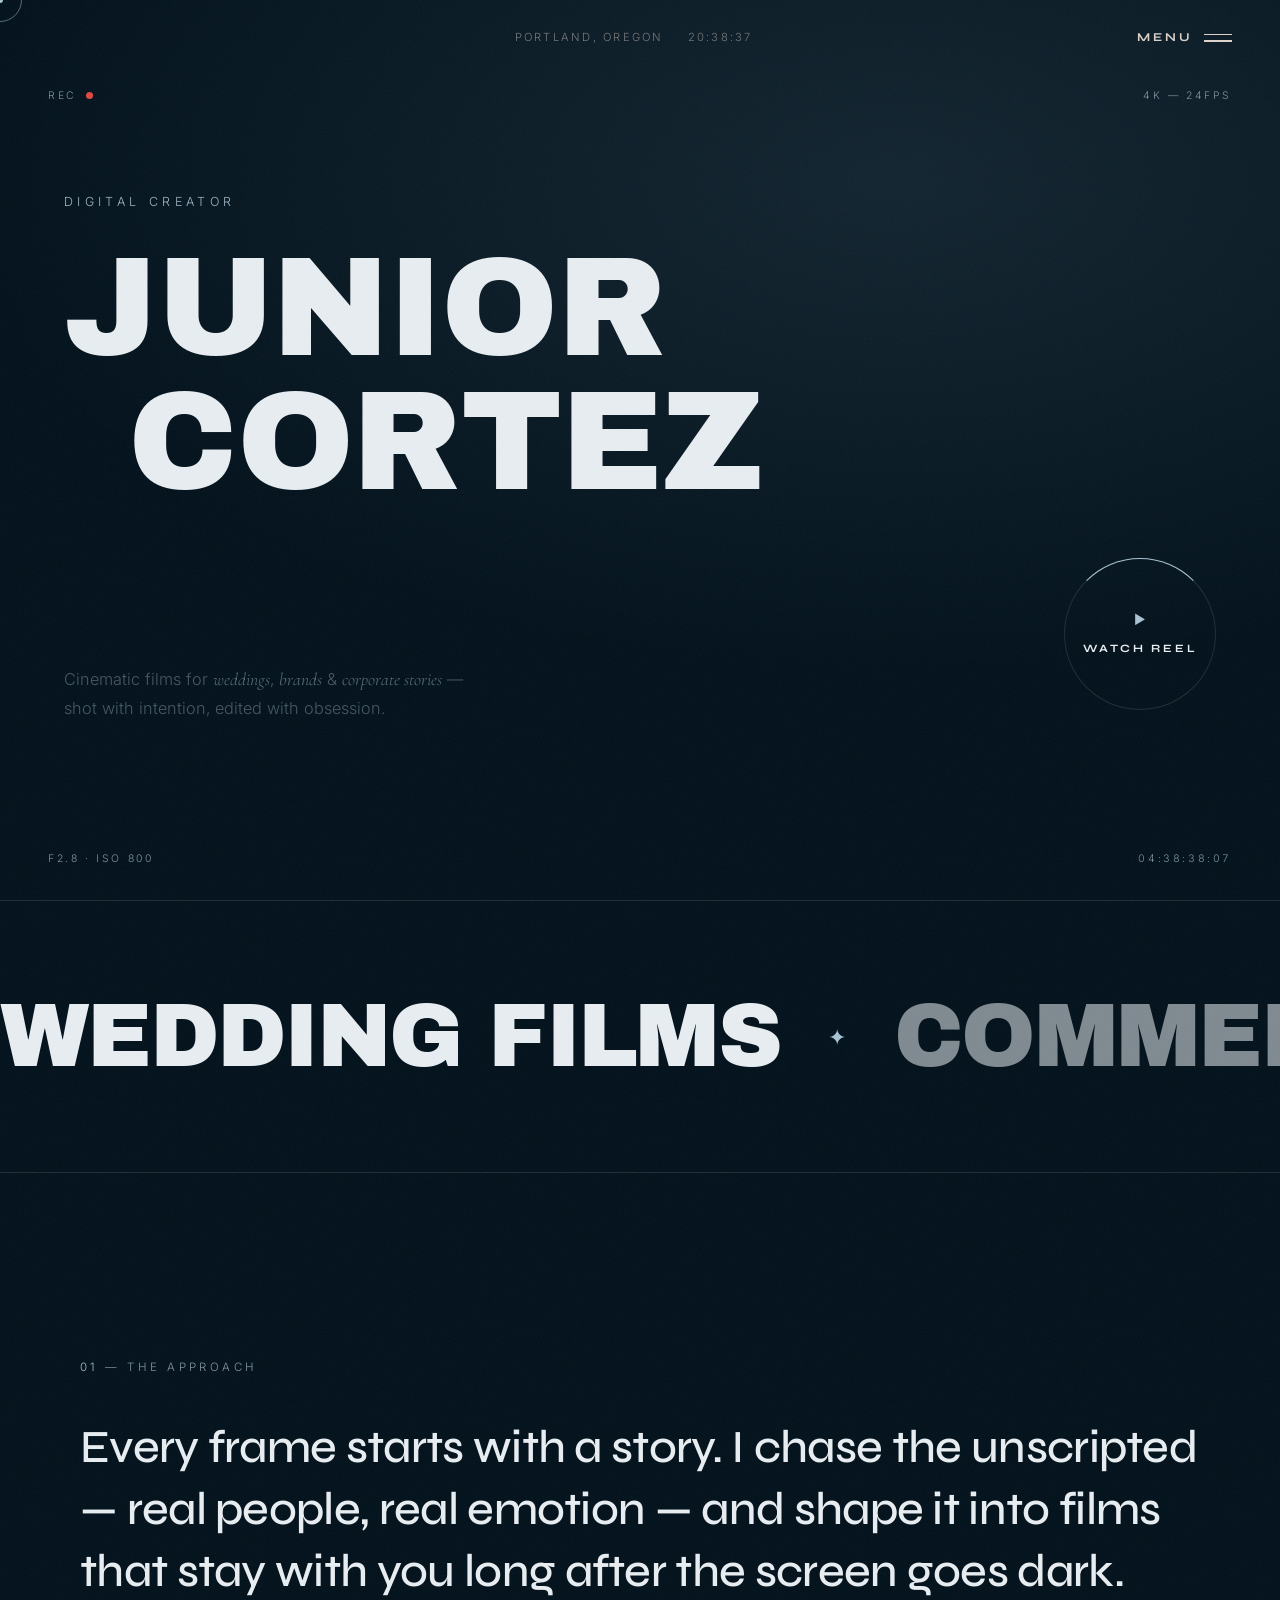
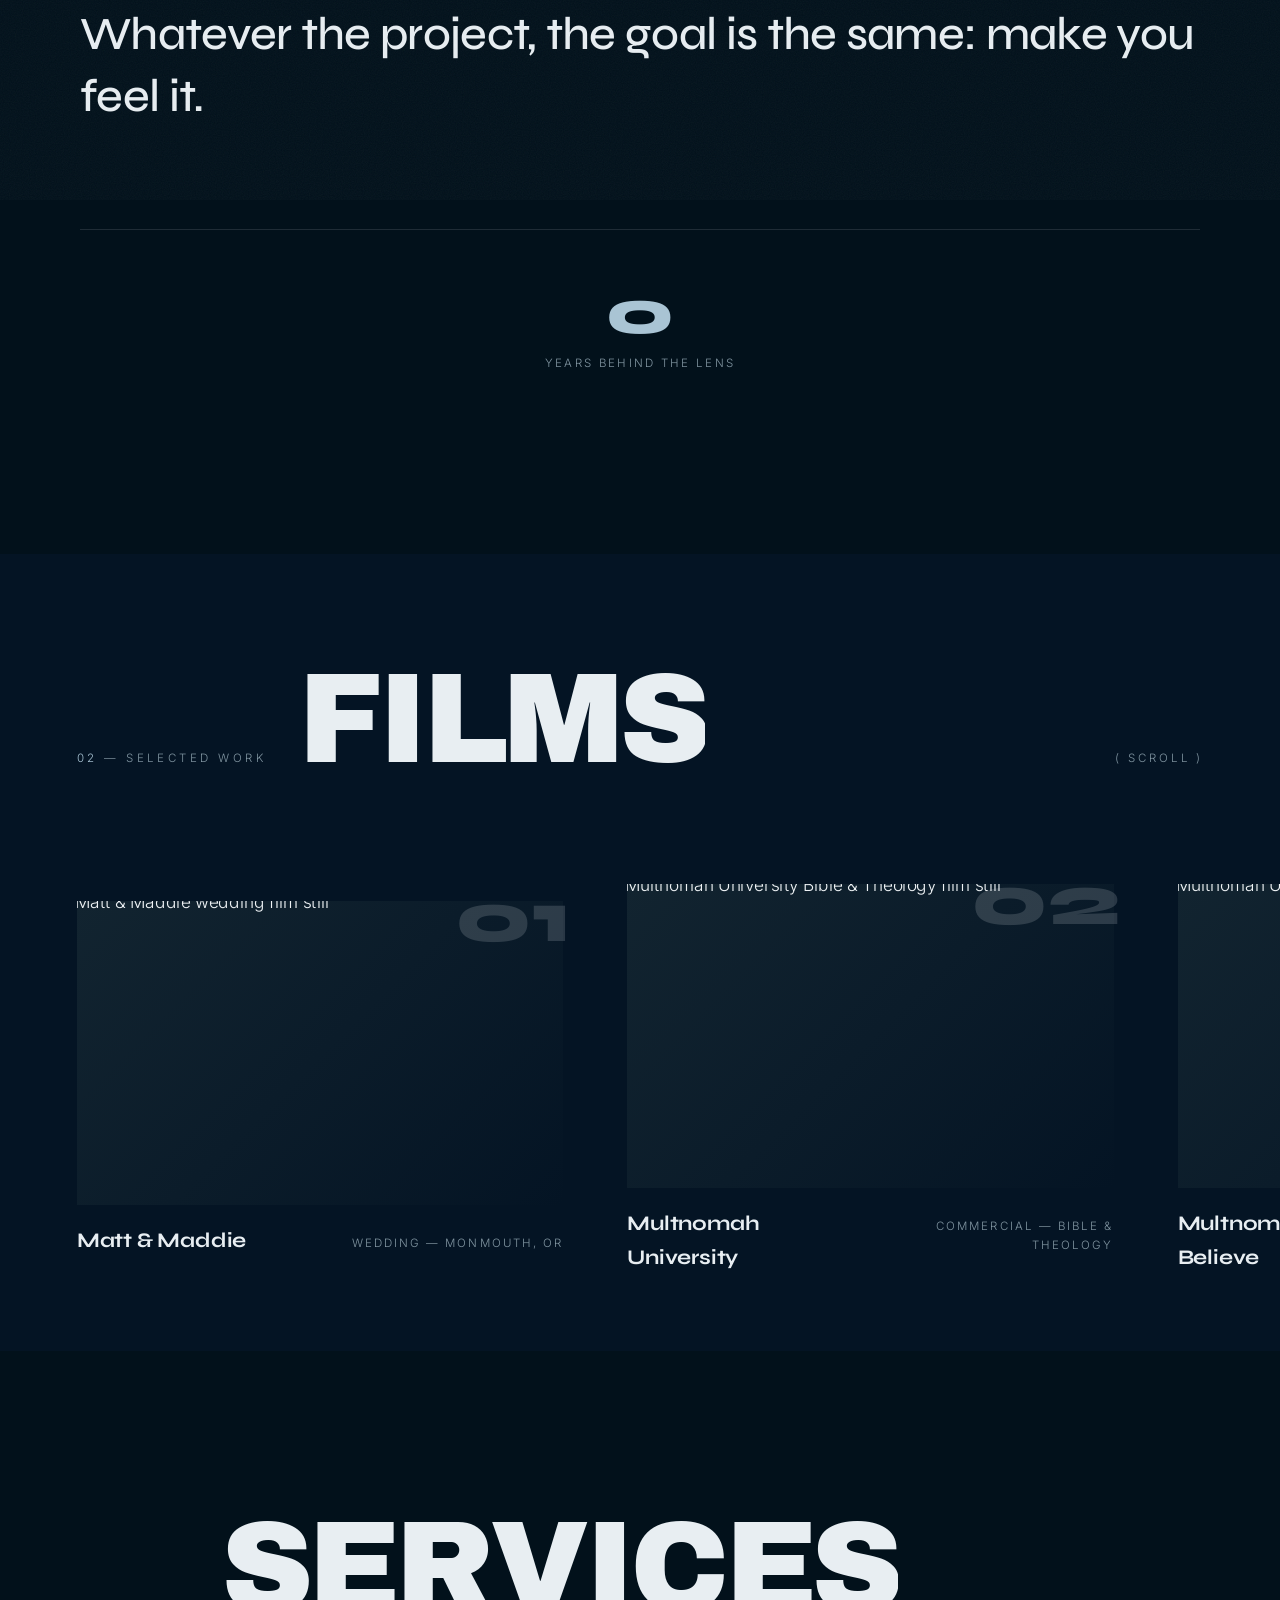
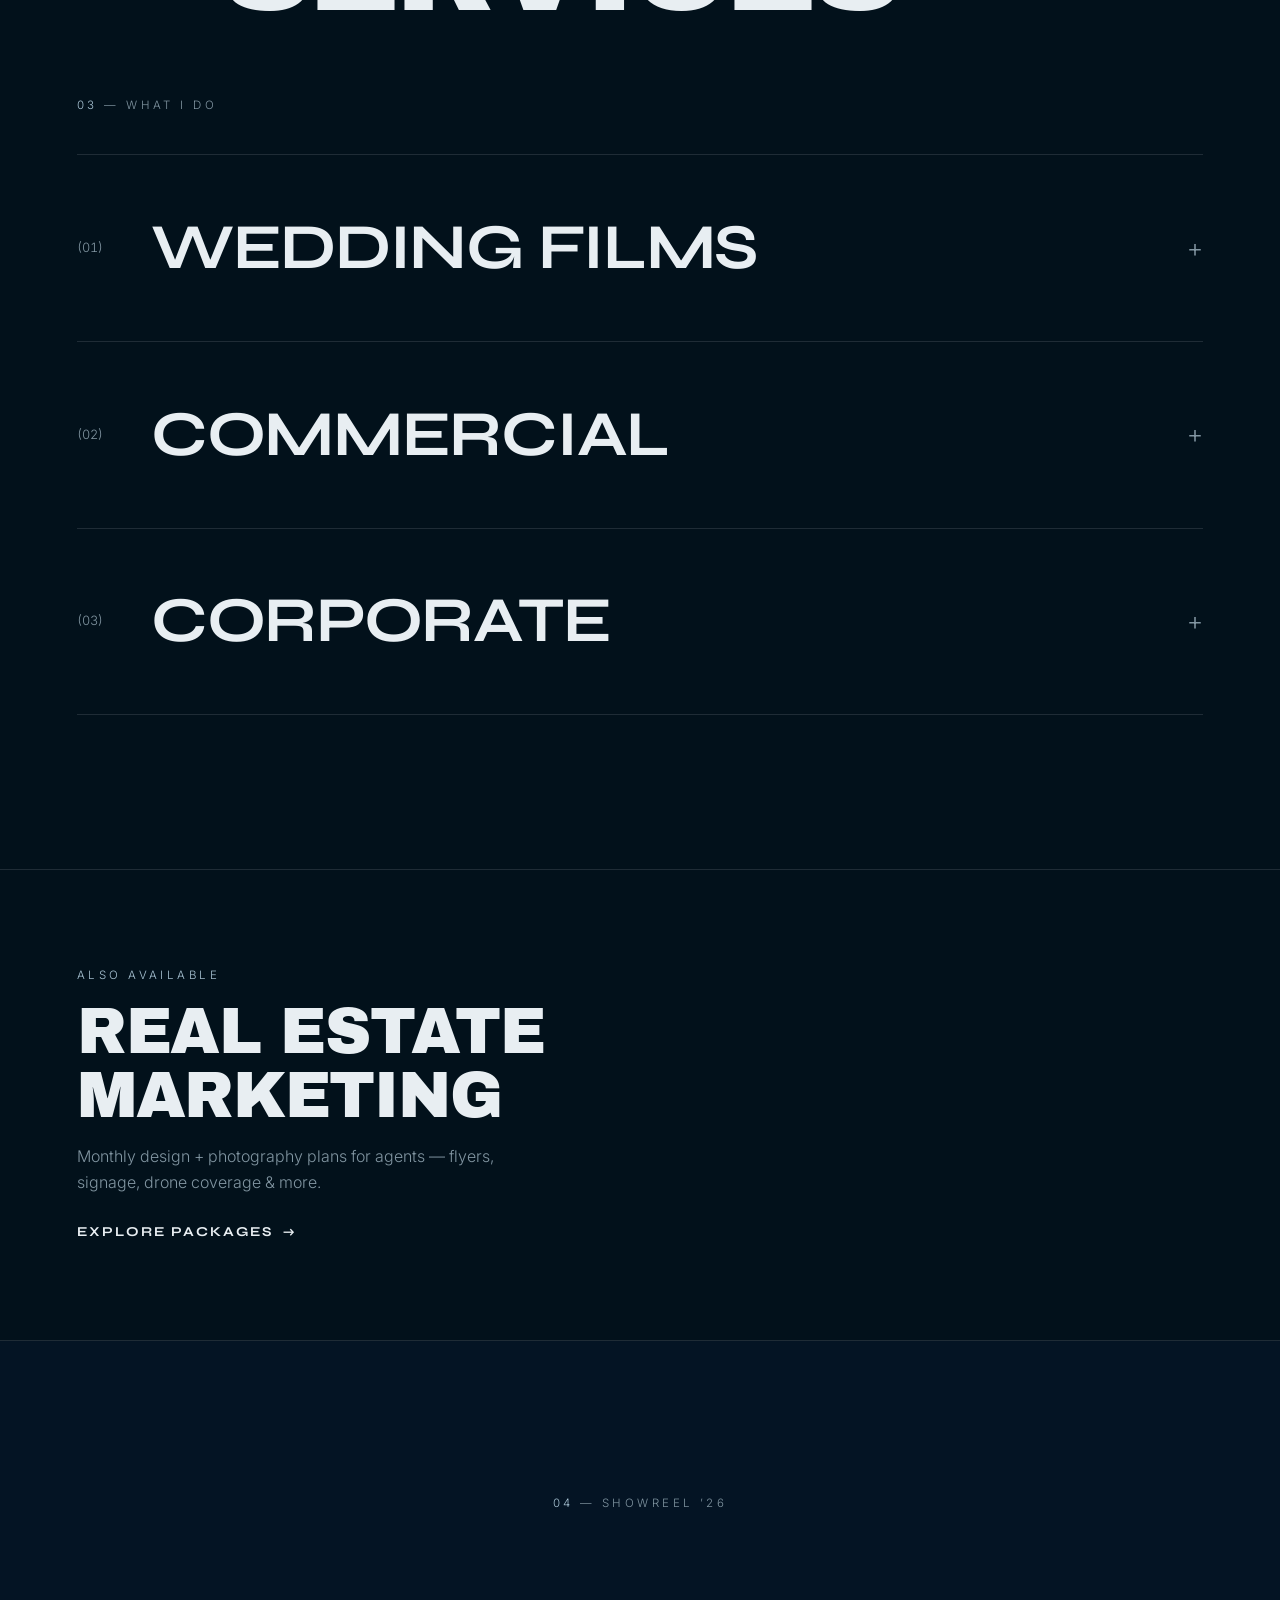
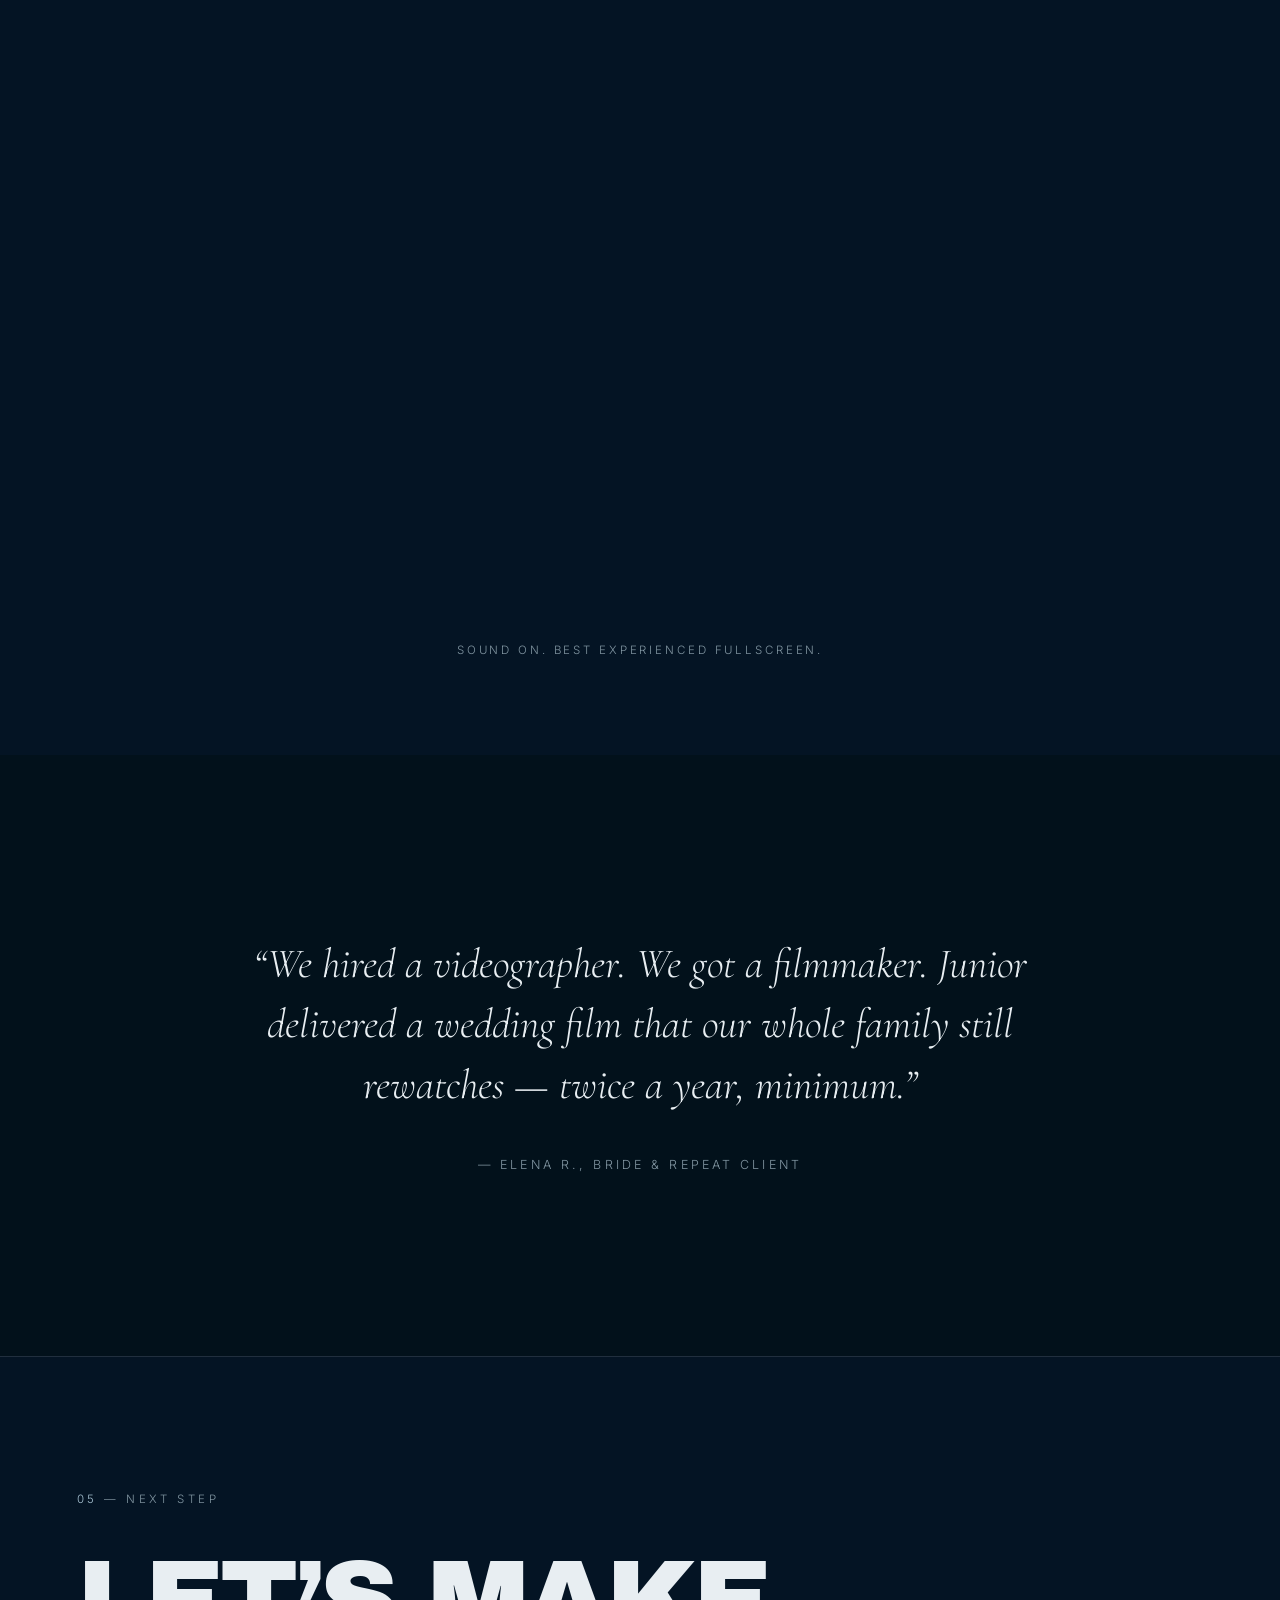
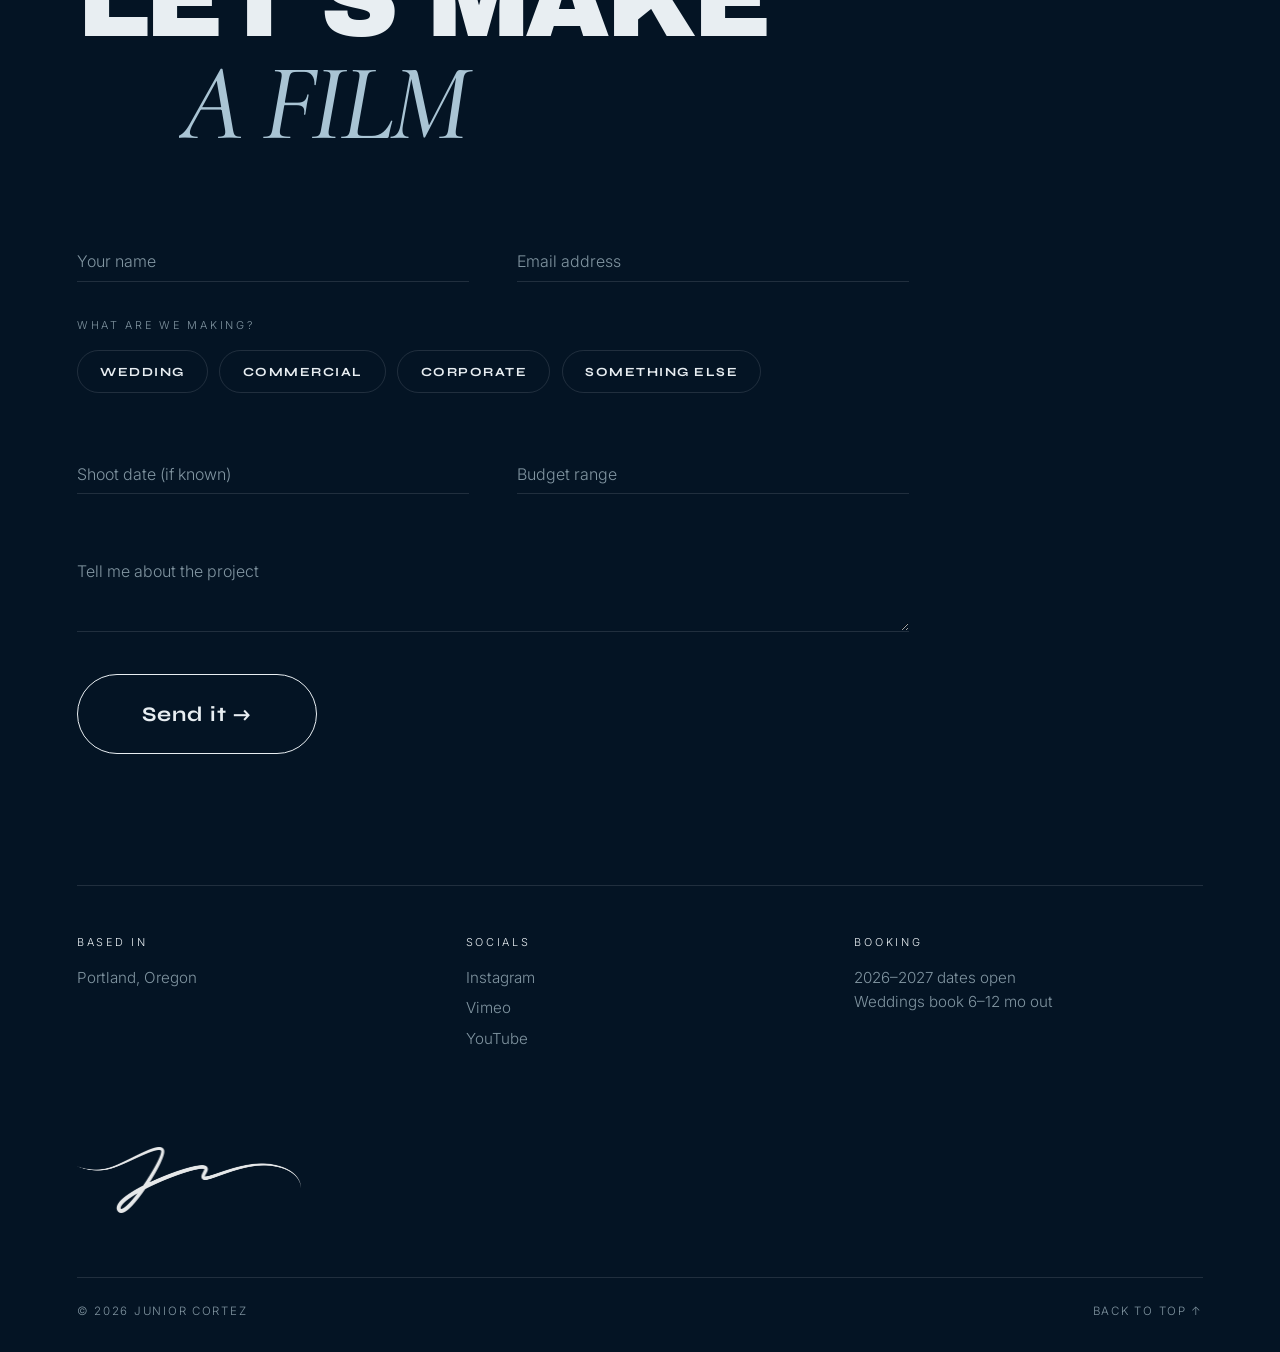
==== index.html @ 5b37e785 "Rename Cinematic Films section to Video Walkthroughs Updates the video hero title and matching menu " ====
<!DOCTYPE html>
<html lang="en">
<head>
  <meta charset="UTF-8" />
  <meta name="viewport" content="width=device-width, initial-scale=1.0" />
  <title>Junior Cortez — Cinematic Videographer | Wedding · Commercial · Corporate</title>
  <meta name="description" content="Junior Cortez is a cinematic videographer crafting films for weddings, commercial brands and corporate stories. Every frame, intentional." />
  <meta property="og:title" content="Junior Cortez — Cinematic Videographer" />
  <meta property="og:description" content="Wedding · Commercial · Corporate film production. Every frame, intentional." />
  <meta property="og:type" content="website" />

  <link rel="preconnect" href="https://fonts.googleapis.com" />
  <link rel="preconnect" href="https://fonts.gstatic.com" crossorigin />
  <link href="https://fonts.googleapis.com/css2?family=Archivo+Black&family=Syne:wght@400..800&family=Inter:wght@300;400;500&family=Cormorant+Garamond:ital,wght@1,400;1,500&display=swap" rel="stylesheet" />

  <link rel="stylesheet" href="css/style.css?v=18" />
</head>
<body data-theme="dark">

  <!-- ============ PRELOADER ============ -->
  <div class="preloader" id="preloader">
    <div class="preloader__inner">
      <div class="preloader__logo">
        <img src="assets/logo.png" alt="Junior Cortez signature" class="preloader__sig" id="preloaderSig" />
      </div>
      <div class="preloader__count"><span id="preloaderCount">0</span></div>
      <div class="preloader__tagline">every frame, intentional</div>
    </div>
    <div class="preloader__curtain preloader__curtain--1"></div>
    <div class="preloader__curtain preloader__curtain--2"></div>
  </div>

  <!-- ============ CUSTOM CURSOR ============ -->
  <div class="cursor" id="cursor">
    <div class="cursor__dot"></div>
    <div class="cursor__ring">
      <span class="cursor__label"></span>
    </div>
  </div>

  <!-- ============ GRAIN OVERLAY ============ -->
  <div class="grain" aria-hidden="true"></div>

  <!-- ============ NAVIGATION ============ -->
  <header class="nav" id="nav">
    <a href="#hero" class="nav__logo" aria-label="Junior Cortez — home">
      <img src="assets/logo.png" alt="Junior Cortez signature" class="nav__logo-img" />
    </a>
    <div class="nav__center">
      <span class="nav__location">Portland, Oregon</span>
      <span class="nav__time" id="navTime">00:00:00</span>
    </div>
    <button class="nav__toggle" id="menuToggle" data-magnetic aria-label="Open menu" aria-expanded="false">
      <span class="nav__toggle-label">Menu</span>
      <span class="nav__toggle-lines"><i></i><i></i></span>
    </button>
  </header>

  <!-- ============ FULLSCREEN MENU ============ -->
  <nav class="menu" id="menu" aria-hidden="true">
    <div class="menu__bg"></div>
    <div class="menu__inner">
      <ul class="menu__list">
        <li class="menu__item"><a href="#work" class="menu__link" data-menu-link><span class="menu__index">01</span><span class="menu__word" data-scramble>Work</span></a></li>
        <li class="menu__item"><a href="#services" class="menu__link" data-menu-link><span class="menu__index">02</span><span class="menu__word" data-scramble>Services</span></a></li>
        <li class="menu__item"><a href="real-estate.html" class="menu__link" data-menu-link><span class="menu__index">03</span><span class="menu__word" data-scramble>Real Estate</span></a></li>
        <li class="menu__item"><a href="#about" class="menu__link" data-menu-link><span class="menu__index">04</span><span class="menu__word" data-scramble>About</span></a></li>
        <li class="menu__item"><a href="#showreel" class="menu__link" data-menu-link><span class="menu__index">05</span><span class="menu__word" data-scramble>Showreel</span></a></li>
        <li class="menu__item"><a href="#contact" class="menu__link" data-menu-link><span class="menu__index">06</span><span class="menu__word" data-scramble>Contact</span></a></li>
      </ul>
      <div class="menu__footer">
        <div class="menu__col">
          <span class="menu__col-title">Socials</span>
          <a href="https://instagram.com" target="_blank" rel="noopener" class="menu__social" data-hover-line>Instagram</a>
          <a href="https://vimeo.com" target="_blank" rel="noopener" class="menu__social" data-hover-line>Vimeo</a>
          <a href="https://youtube.com" target="_blank" rel="noopener" class="menu__social" data-hover-line>YouTube</a>
        </div>
        <div class="menu__col">
          <span class="menu__col-title">Get in touch</span>
          <a href="mailto:jxtezmedia@gmail.com" class="menu__social" data-hover-line>jxtezmedia@gmail.com</a>
        </div>
      </div>
    </div>
  </nav>

  <main id="smooth-content">

    <!-- ============ HERO ============ -->
    <section class="hero" id="hero">
      <canvas class="hero__canvas" id="heroCanvas" aria-hidden="true"></canvas>
      <div class="hero__frame" aria-hidden="true">
        <span class="hero__frame-item hero__frame-item--tl">REC <i class="hero__rec-dot"></i></span>
        <span class="hero__frame-item hero__frame-item--tr">4K — 24FPS</span>
        <span class="hero__frame-item hero__frame-item--bl">F2.8 · ISO 800</span>
        <span class="hero__frame-item hero__frame-item--br" id="heroTimecode">00:00:00:00</span>
      </div>
      <div class="hero__content">
        <p class="hero__eyebrow" data-reveal-lines>Digital Creator</p>
        <h1 class="hero__title">
          <span class="hero__title-line" data-split-chars>JUNIOR</span>
          <span class="hero__title-line hero__title-line--offset" data-split-chars>CORTEZ</span>
        </h1>
        <div class="hero__sub">
          <p class="hero__sub-text" data-reveal-lines>Cinematic films for <em>weddings</em>, <em>brands</em> &amp; <em>corporate stories</em> — shot with intention, edited with obsession.</p>
          <a href="#showreel" class="hero__cta" data-magnetic data-cursor="play">
            <span class="hero__cta-ring"></span>
            <span class="hero__cta-icon">▶</span>
            <span class="hero__cta-text">Watch reel</span>
          </a>
        </div>
      </div>
      <div class="hero__scroll-hint" aria-hidden="true">
        <span>Scroll</span>
        <span class="hero__scroll-line"></span>
      </div>
    </section>

    <!-- ============ MARQUEE ============ -->
    <div class="marquee" aria-hidden="true">
      <div class="marquee__track" data-marquee>
        <span class="marquee__item">Wedding Films</span><span class="marquee__dot">✦</span>
        <span class="marquee__item marquee__item--outline">Commercial</span><span class="marquee__dot">✦</span>
        <span class="marquee__item">Corporate</span><span class="marquee__dot">✦</span>
        <span class="marquee__item marquee__item--outline">Wedding Films</span><span class="marquee__dot">✦</span>
        <span class="marquee__item">Commercial</span><span class="marquee__dot">✦</span>
        <span class="marquee__item marquee__item--outline">Corporate</span><span class="marquee__dot">✦</span>
      </div>
    </div>

    <!-- ============ MANIFESTO / ABOUT INTRO ============ -->
    <section class="manifesto" id="about">
      <div class="manifesto__inner">
        <span class="section-label"><i>01</i> — The approach</span>
        <p class="manifesto__text" data-words-reveal>
          Every frame starts with a story. I chase the unscripted — real people, real
          emotion — and shape it into films that stay with you long after the screen
          goes dark. Whatever the project, the goal is the same: make you feel it.
        </p>
        <div class="manifesto__stats">
          <div class="stat" data-stat>
            <span class="stat__num"><span data-counter="16">0</span></span>
            <span class="stat__label">Years behind the lens</span>
          </div>
        </div>
      </div>
    </section>

    <!-- ============ SELECTED WORK (horizontal scroll) ============ -->
    <section class="work" id="work">
      <div class="work__header">
        <span class="section-label"><i>02</i> — Selected work</span>
        <h2 class="work__title" data-split-chars>FILMS</h2>
        <span class="work__hint">( scroll )</span>
      </div>
      <div class="work__pin" id="workPin">
        <div class="work__track" id="workTrack">

          <article class="project" data-cursor="view" data-video="3O8YQDyp1qA" data-title="Matt &amp; Maddie — Wedding — Monmouth, Oregon">
            <div class="project__media">
              <div class="project__img-wrap">
                <img class="project__img" src="https://i.ytimg.com/vi/3O8YQDyp1qA/maxresdefault.jpg" onerror="this.onerror=null;this.src='https://i.ytimg.com/vi/3O8YQDyp1qA/hqdefault.jpg'" alt="Matt & Maddie wedding film still" loading="lazy" />
              </div>
              <span class="project__num">01</span>
            </div>
            <div class="project__meta">
              <h3 class="project__name">Matt &amp; Maddie</h3>
              <p class="project__tags">Wedding — Monmouth, OR</p>
            </div>
          </article>

          <article class="project" data-cursor="view" data-video="cmSzwAVy3EY" data-title="Multnomah University — Commercial — Bible &amp; Theology">
            <div class="project__media">
              <div class="project__img-wrap">
                <img class="project__img" src="https://i.ytimg.com/vi/cmSzwAVy3EY/maxresdefault.jpg" onerror="this.onerror=null;this.src='https://i.ytimg.com/vi/cmSzwAVy3EY/hqdefault.jpg'" alt="Multnomah University Bible & Theology film still" loading="lazy" />
              </div>
              <span class="project__num">02</span>
            </div>
            <div class="project__meta">
              <h3 class="project__name">Multnomah University</h3>
              <p class="project__tags">Commercial — Bible &amp; Theology</p>
            </div>
          </article>

          <article class="project" data-cursor="view" data-video="GmHX4Z01I40" data-title="Multnomah University: We Believe — Commercial — Portland, Oregon">
            <div class="project__media">
              <div class="project__img-wrap">
                <img class="project__img" src="https://i.ytimg.com/vi/GmHX4Z01I40/maxresdefault.jpg" onerror="this.onerror=null;this.src='https://i.ytimg.com/vi/GmHX4Z01I40/hqdefault.jpg'" alt="Multnomah University We Believe film still" loading="lazy" />
              </div>
              <span class="project__num">03</span>
            </div>
            <div class="project__meta">
              <h3 class="project__name">Multnomah: We Believe</h3>
              <p class="project__tags">Commercial — Portland, OR</p>
            </div>
          </article>

          <article class="project" data-cursor="view" data-video="npbKf8s-4A8" data-title="Reed &amp; Jaime — Wedding — Horning's Hideout, Oregon">
            <div class="project__media">
              <div class="project__img-wrap">
                <img class="project__img" src="https://i.ytimg.com/vi/npbKf8s-4A8/maxresdefault.jpg" onerror="this.onerror=null;this.src='https://i.ytimg.com/vi/npbKf8s-4A8/hqdefault.jpg'" alt="Reed & Jaime wedding film still" loading="lazy" />
              </div>
              <span class="project__num">04</span>
            </div>
            <div class="project__meta">
              <h3 class="project__name">Reed &amp; Jaime</h3>
              <p class="project__tags">Wedding — Horning's Hideout, OR</p>
            </div>
          </article>

          <article class="project" data-cursor="view" data-video="W83WOhFD_1c" data-title="Multnomah University — Corporate — God of Everything">
            <div class="project__media">
              <div class="project__img-wrap">
                <img class="project__img" src="https://i.ytimg.com/vi/W83WOhFD_1c/maxresdefault.jpg" onerror="this.onerror=null;this.src='https://i.ytimg.com/vi/W83WOhFD_1c/hqdefault.jpg'" alt="Multnomah University God of Everything film still" loading="lazy" />
              </div>
              <span class="project__num">05</span>
            </div>
            <div class="project__meta">
              <h3 class="project__name">Multnomah University</h3>
              <p class="project__tags">Corporate — God of Everything</p>
            </div>
          </article>

          <article class="project project--cta">
            <a href="#contact" class="project__all">
              <span class="project__all-text">Book<br/>Now</span>
              <span class="project__all-arrow">→</span>
            </a>
          </article>

        </div>
      </div>
    </section>

    <!-- ============ SERVICES ============ -->
    <section class="services" id="services">
      <div class="services__header">
        <span class="section-label"><i>03</i> — What I do</span>
        <h2 class="services__title" data-split-chars>SERVICES</h2>
      </div>

      <div class="services__list">
        <div class="service" data-service>
          <div class="service__row">
            <span class="service__num">(01)</span>
            <h3 class="service__name">Wedding Films</h3>
            <span class="service__plus">+</span>
          </div>
          <div class="service__body">
            <p>Documentary-style wedding films that feel like the day — not a highlight reel of someone else's. Full ceremonies, drone coverage, same-day edits, and feature films cut to your story.</p>
            <ul class="service__details">
              <li>Feature film (2–5 min)</li>
              <li>Teaser &amp; social cuts</li>
              <li>Drone + multi-cam</li>
            </ul>
          </div>
        </div>

        <div class="service" data-service>
          <div class="service__row">
            <span class="service__num">(02)</span>
            <h3 class="service__name">Commercial</h3>
            <span class="service__plus">+</span>
          </div>
          <div class="service__body">
            <p>Concept-to-delivery brand films and product spots. I direct, shoot, and edit work designed to stop the scroll and move the metric that matters to you.</p>
            <ul class="service__details">
              <li>Brand films &amp; spots</li>
              <li>Product / lifestyle</li>
              <li>Social-first vertical</li>
            </ul>
          </div>
        </div>

        <div class="service" data-service>
          <div class="service__row">
            <span class="service__num">(03)</span>
            <h3 class="service__name">Corporate</h3>
            <span class="service__plus">+</span>
          </div>
          <div class="service__body">
            <p>Culture pieces, executive interviews, event recaps, and internal comms that people actually watch. Clean, fast turnarounds for teams that move quickly.</p>
            <ul class="service__details">
              <li>Brand &amp; culture stories</li>
              <li>Conferences &amp; events</li>
              <li>Interview / testimonial</li>
            </ul>
          </div>
        </div>
      </div>

    </section>

    <!-- ============ REAL ESTATE PROMO ============ -->
    <a href="real-estate.html" class="re-promo" data-cursor="view">
      <div class="re-promo__inner">
        <span class="re-promo__eyebrow">Also available</span>
        <h2 class="re-promo__title">Real Estate Marketing</h2>
        <p class="re-promo__sub">Monthly design + photography plans for agents — flyers, signage, drone coverage &amp; more.</p>
        <span class="re-promo__cta">Explore packages <span class="re-promo__arrow">→</span></span>
      </div>
    </a>

    <!-- ============ SHOWREEL ============ -->
    <section class="showreel" id="showreel">
      <div class="showreel__header">
        <span class="section-label section-label--center"><i>04</i> — Showreel ’26</span>
      </div>
      <div class="showreel__stage" id="showreelStage">
        <iframe
          class="showreel__video"
          src="https://www.youtube-nocookie.com/embed/iVe9qVGauVo?rel=0&modestbranding=1"
          title="2026 Junior Cortez Reel"
          allow="autoplay; fullscreen; encrypted-media"
          allowfullscreen
        ></iframe>
      </div>
      <p class="showreel__caption">Sound on. Best experienced fullscreen.</p>
    </section>

    <!-- ============ TESTIMONIAL ============ -->
    <section class="quote">
      <div class="quote__inner">
        <p class="quote__text" data-words-reveal>
          “We hired a videographer. We got a filmmaker. Junior delivered a wedding film that
          our whole family still rewatches — twice a year, minimum.”
        </p>
        <span class="quote__author">— Elena R., bride &amp; repeat client</span>
      </div>
    </section>

    <!-- ============ CONTACT / FOOTER ============ -->
    <footer class="contact" id="contact">
      <div class="contact__inner">
        <span class="section-label"><i>05</i> — Next step</span>
        <h2 class="contact__title">
          <span class="contact__title-line" data-split-chars>LET’S MAKE</span>
          <span class="contact__title-line contact__title-line--accent" data-split-chars>A FILM</span>
        </h2>
        <form class="form" id="contactForm" novalidate>
          <div class="form__row">
            <div class="form__field">
              <input type="text" id="fName" name="name" class="form__input" placeholder=" " autocomplete="name" required />
              <label for="fName" class="form__label">Your name</label>
              <span class="form__line"></span>
            </div>
            <div class="form__field">
              <input type="email" id="fEmail" name="email" class="form__input" placeholder=" " autocomplete="email" required />
              <label for="fEmail" class="form__label">Email address</label>
              <span class="form__line"></span>
            </div>
          </div>

          <fieldset class="form__pills" id="formService">
            <legend class="form__legend">What are we making?</legend>
            <label class="pill"><input type="radio" name="service" value="Wedding" /><span>Wedding</span></label>
            <label class="pill"><input type="radio" name="service" value="Commercial" /><span>Commercial</span></label>
            <label class="pill"><input type="radio" name="service" value="Corporate" /><span>Corporate</span></label>
            <label class="pill"><input type="radio" name="service" value="Something else" /><span>Something else</span></label>
          </fieldset>

          <div class="form__row">
            <div class="form__field">
              <input type="text" id="fDate" name="date" class="form__input" placeholder=" " />
              <label for="fDate" class="form__label">Shoot date (if known)</label>
              <span class="form__line"></span>
            </div>
            <div class="form__field">
              <input type="text" id="fBudget" name="budget" class="form__input" placeholder=" " />
              <label for="fBudget" class="form__label">Budget range</label>
              <span class="form__line"></span>
            </div>
          </div>

          <div class="form__field form__field--full">
            <textarea id="fMessage" name="message" class="form__input form__input--area" placeholder=" " rows="3" required></textarea>
            <label for="fMessage" class="form__label">Tell me about the project</label>
            <span class="form__line"></span>
          </div>

          <div class="form__footer">
            <button type="submit" class="contact__btn form__submit" data-magnetic>
              <span class="contact__btn-fill"></span>
              <span class="contact__btn-text">Send it →</span>
            </button>
          </div>

          <p class="form__status" id="formStatus" role="status" aria-live="polite"></p>
        </form>

        <div class="form-success" id="formSuccess" aria-hidden="true">
          <span class="form-success__mark">✦</span>
          <h3 class="form-success__title">Talk soon.</h3>
          <p class="form-success__text">Your message is on its way — Junior replies within 48 hours.</p>
        </div>
        <div class="contact__grid">
          <div class="contact__col">
            <span class="contact__col-title">Based in</span>
            <p>Portland, Oregon</p>
          </div>
          <div class="contact__col">
            <span class="contact__col-title">Socials</span>
            <a href="https://instagram.com" target="_blank" rel="noopener" data-hover-line>Instagram</a>
            <a href="https://vimeo.com" target="_blank" rel="noopener" data-hover-line>Vimeo</a>
            <a href="https://youtube.com" target="_blank" rel="noopener" data-hover-line>YouTube</a>
          </div>
          <div class="contact__col">
            <span class="contact__col-title">Booking</span>
            <p>2026–2027 dates open<br/>Weddings book 6–12 mo out</p>
          </div>
        </div>
        <img src="assets/logo.png" alt="" class="contact__sig" id="contactSig" aria-hidden="true" />
        <div class="contact__bottom">
          <span>© 2026 Junior Cortez</span>
          <button id="backToTop" class="contact__top" data-magnetic>Back to top ↑</button>
        </div>
      </div>
    </footer>

  </main>

  <!-- ============ FILM LIGHTBOX ============ -->
  <div class="lightbox" id="lightbox" aria-hidden="true" role="dialog" aria-label="Film player">
    <div class="lightbox__backdrop" id="lightboxBackdrop"></div>
    <div class="lightbox__inner">
      <div class="lightbox__head">
        <span class="lightbox__title" id="lightboxTitle"></span>
        <button class="lightbox__close" id="lightboxClose" aria-label="Close player">Close ✕</button>
      </div>
      <div class="lightbox__frame" id="lightboxFrame"></div>
    </div>
  </div>

  <!-- ============ LIBS (CDN) ============ -->
  <script src="https://cdnjs.cloudflare.com/ajax/libs/gsap/3.12.5/gsap.min.js"></script>
  <script src="https://cdnjs.cloudflare.com/ajax/libs/gsap/3.12.5/ScrollTrigger.min.js"></script>
  <script src="https://cdn.jsdelivr.net/npm/lenis@1.1.13/dist/lenis.min.js"></script>
  <script src="https://cdnjs.cloudflare.com/ajax/libs/three.js/r128/three.min.js"></script>

  <script src="js/three-hero.js?v=18"></script>
  <script src="js/main.js?v=18"></script>

  <!-- ============ CHATBOT WIDGET ============ -->
  <script src="https://chatbot-bayou-belle-ealn942so-jay-c-projects.vercel.app/widget.js" data-bot="bot_mr32hxfbup4x8v" async></script>
</body>
</html>
---- css/style.css ----
/* ==========================================================================
   JUNIOR CORTEZ — Cinematic Videography Portfolio
   ========================================================================== */

:root {
  --bg: #02111b;              /* ink black */
  --bg-soft: #041424;         /* ink black 2 */
  --ink: #e8eef2;             /* alice blue */
  --ink-dim: #8195a1;         /* readable tint of charcoal blue */
  --accent: #a9c4d4;          /* ice — sits between charcoal blue and alice blue */
  --accent-deep: #344046;     /* charcoal blue */
  --line: rgba(232, 238, 242, 0.12);
  --font-display: "Syne", sans-serif;
  --font-heading: "Archivo Black", "Arial Black", sans-serif;
  --font-body: "Inter", sans-serif;
  --font-serif: "Cormorant Garamond", serif;
  --ease-out: cubic-bezier(0.22, 1, 0.36, 1);
  --ease-expo: cubic-bezier(0.87, 0, 0.13, 1);
}

* { margin: 0; padding: 0; box-sizing: border-box; }

html { scroll-behavior: auto; }
html.lenis, html.lenis body { height: auto; }
.lenis.lenis-smooth { scroll-behavior: auto !important; }

body {
  background: var(--bg);
  color: var(--ink);
  font-family: var(--font-body);
  font-weight: 300;
  line-height: 1.6;
  overflow-x: hidden;
  -webkit-font-smoothing: antialiased;
}

::selection { background: var(--accent); color: var(--bg); }

img { display: block; max-width: 100%; }
a { color: inherit; text-decoration: none; }
button { background: none; border: none; color: inherit; font: inherit; cursor: pointer; }
em { font-family: var(--font-serif); font-style: italic; font-size: 1.08em; color: var(--accent); }

/* Hide native cursor when custom cursor is active */
body.has-cursor, body.has-cursor a, body.has-cursor button { cursor: none; }

/* ==========================================================================
   PRELOADER
   ========================================================================== */

.preloader {
  position: fixed;
  inset: 0;
  z-index: 1000;
  display: grid;
  place-items: center;
}

.preloader__curtain {
  position: absolute;
  left: 0;
  width: 100%;
  height: 50%;
  background: #010a11;
}
.preloader__curtain--1 { top: 0; }
.preloader__curtain--2 { bottom: 0; }

.preloader__inner {
  position: relative;
  z-index: 2;
  text-align: center;
}

.preloader__sig {
  width: clamp(9rem, 18vw, 14rem);
  height: auto;
  margin: 0 auto;
}

.preloader__count {
  margin-top: 1.5rem;
  font-family: var(--font-display);
  font-size: 0.85rem;
  letter-spacing: 0.35em;
  color: var(--accent);
}
.preloader__count span::after { content: "%"; opacity: 0.5; }

.preloader__tagline {
  margin-top: 0.6rem;
  font-family: var(--font-serif);
  font-style: italic;
  font-size: 1rem;
  color: var(--ink-dim);
  opacity: 0;
}

/* ==========================================================================
   CUSTOM CURSOR
   ========================================================================== */

.cursor {
  position: fixed;
  top: 0; left: 0;
  z-index: 999;
  pointer-events: none;
  mix-blend-mode: normal;
}
.cursor__dot {
  position: absolute;
  width: 6px; height: 6px;
  margin: -3px 0 0 -3px;
  border-radius: 50%;
  background: var(--accent);
  transition: opacity 0.3s;
}
.cursor__ring {
  position: absolute;
  width: 44px; height: 44px;
  margin: -22px 0 0 -22px;
  border: 1px solid rgba(169, 196, 212, 0.5);
  border-radius: 50%;
  display: grid;
  place-items: center;
  transition: width 0.35s var(--ease-out), height 0.35s var(--ease-out),
              margin 0.35s var(--ease-out), background-color 0.35s, border-color 0.35s;
}
.cursor__label {
  font-family: var(--font-display);
  font-size: 0.65rem;
  font-weight: 700;
  letter-spacing: 0.15em;
  text-transform: uppercase;
  color: var(--bg);
  opacity: 0;
  transition: opacity 0.25s;
}

.cursor.is-view .cursor__ring,
.cursor.is-play .cursor__ring {
  width: 90px; height: 90px;
  margin: -45px 0 0 -45px;
  background: var(--accent);
  border-color: var(--accent);
}
.cursor.is-view .cursor__label,
.cursor.is-play .cursor__label { opacity: 1; }
.cursor.is-view .cursor__dot,
.cursor.is-play .cursor__dot,
.cursor.is-hidden .cursor__dot { opacity: 0; }
.cursor.is-hidden .cursor__ring { width: 0; height: 0; margin: 0; opacity: 0; }

@media (hover: none) { .cursor { display: none; } }

/* ==========================================================================
   GRAIN
   ========================================================================== */

.grain {
  position: fixed;
  inset: -100%;
  z-index: 998;
  pointer-events: none;
  opacity: 0.05;
  background-image: url("data:image/svg+xml,%3Csvg xmlns='http://www.w3.org/2000/svg' width='300' height='300'%3E%3Cfilter id='n'%3E%3CfeTurbulence type='fractalNoise' baseFrequency='0.85' numOctaves='2'/%3E%3C/filter%3E%3Crect width='100%25' height='100%25' filter='url(%23n)'/%3E%3C/svg%3E");
  animation: grain-shift 0.6s steps(4) infinite;
}
@keyframes grain-shift {
  0% { transform: translate(0, 0); }
  25% { transform: translate(-2%, 3%); }
  50% { transform: translate(3%, -2%); }
  75% { transform: translate(-3%, -3%); }
  100% { transform: translate(2%, 2%); }
}

/* ==========================================================================
   NAVIGATION
   ========================================================================== */

.nav {
  position: fixed;
  top: 0; left: 0; right: 0;
  z-index: 100;
  display: flex;
  align-items: center;
  justify-content: space-between;
  padding: 1.6rem clamp(1.2rem, 4vw, 3rem);
  mix-blend-mode: difference;
}

.nav__logo { display: inline-flex; align-items: center; }
.nav__logo-img { height: 1.5rem; width: auto; }

.nav__center {
  display: flex;
  gap: 1.5rem;
  font-size: 0.7rem;
  letter-spacing: 0.2em;
  text-transform: uppercase;
  color: var(--ink-dim);
}
@media (max-width: 640px) { .nav__center { display: none; } }

.nav__toggle {
  display: inline-flex;
  align-items: center;
  gap: 0.7rem;
}
.nav__toggle-label {
  font-family: var(--font-display);
  font-size: 0.75rem;
  font-weight: 700;
  letter-spacing: 0.25em;
  text-transform: uppercase;
}
.nav__toggle-lines { display: inline-flex; flex-direction: column; gap: 5px; }
.nav__toggle-lines i {
  display: block;
  width: 28px; height: 1.5px;
  background: var(--ink);
  transition: transform 0.4s var(--ease-expo), width 0.3s;
}
.nav__toggle:hover .nav__toggle-lines i:first-child { width: 18px; }
body.menu-open .nav__toggle-lines i:first-child { transform: translateY(3.25px) rotate(45deg); }
body.menu-open .nav__toggle-lines i:last-child { transform: translateY(-3.25px) rotate(-45deg); }

/* ==========================================================================
   FULLSCREEN MENU
   ========================================================================== */

.menu {
  position: fixed;
  inset: 0;
  z-index: 90;
  visibility: hidden;
  pointer-events: none;
}
.menu.is-open { visibility: visible; pointer-events: auto; }

.menu__bg {
  position: absolute;
  inset: 0;
  background: #031019;
  transform: scaleY(0);
  transform-origin: top;
}

.menu__inner {
  position: relative;
  height: 100%;
  display: flex;
  flex-direction: column;
  justify-content: center;
  padding: clamp(2rem, 6vw, 5rem);
  gap: 3rem;
}

.menu__list { list-style: none; }
.menu__item { overflow: hidden; }
.menu__link {
  display: inline-flex;
  align-items: baseline;
  gap: 1.2rem;
  font-family: var(--font-display);
  font-weight: 700;
  font-size: clamp(2.6rem, 8vw, 5.5rem);
  line-height: 1.15;
  letter-spacing: -0.03em;
  text-transform: uppercase;
  transform: translateY(110%);
  transition: color 0.3s;
}
.menu__link:hover { color: var(--accent); }
.menu__index {
  font-family: var(--font-body);
  font-size: 0.8rem;
  font-weight: 400;
  letter-spacing: 0.2em;
  color: var(--ink-dim);
}

.menu__footer {
  display: flex;
  gap: clamp(2rem, 8vw, 7rem);
  opacity: 0;
}
.menu__col { display: flex; flex-direction: column; gap: 0.4rem; }
.menu__col-title {
  font-size: 0.7rem;
  letter-spacing: 0.25em;
  text-transform: uppercase;
  color: var(--ink-dim);
  margin-bottom: 0.4rem;
}
.menu__social { font-size: 0.95rem; width: fit-content; }

/* ==========================================================================
   SHARED — section labels, hover underline
   ========================================================================== */

.section-label {
  display: inline-block;
  font-size: 0.72rem;
  letter-spacing: 0.3em;
  text-transform: uppercase;
  color: var(--ink-dim);
  margin-bottom: 2.5rem;
}
.section-label i { font-style: normal; color: var(--accent); }
.section-label--center { display: block; text-align: center; }

[data-hover-line] { position: relative; width: fit-content; }
[data-hover-line]::after {
  content: "";
  position: absolute;
  left: 0; bottom: -2px;
  width: 100%; height: 1px;
  background: var(--accent);
  transform: scaleX(0);
  transform-origin: right;
  transition: transform 0.45s var(--ease-expo);
}
[data-hover-line]:hover::after { transform: scaleX(1); transform-origin: left; }

/* Split-char animation primitives */
.char {
  display: inline-block;
  transform: translateY(115%) rotate(4deg);
  will-change: transform;
}
.char-word { display: inline-block; white-space: nowrap; }
[data-split-chars] { display: inline-block; overflow: hidden; }

.word-reveal { opacity: 0.12; display: inline; }

/* ==========================================================================
   HERO
   ========================================================================== */

.hero {
  position: relative;
  min-height: 100svh;
  display: flex;
  flex-direction: column;
  justify-content: center;
  padding: clamp(1.5rem, 5vw, 4rem);
  overflow: hidden;
}

.hero__canvas {
  position: absolute;
  inset: 0;
  width: 100%;
  height: 100%;
  z-index: 0;
}

.hero__frame {
  position: absolute;
  inset: clamp(4.6rem, 7vw, 5.5rem) clamp(1.2rem, 4vw, 3rem) clamp(1.2rem, 3vw, 2rem);
  z-index: 2;
  pointer-events: none;
  font-size: 0.65rem;
  letter-spacing: 0.25em;
  text-transform: uppercase;
  color: var(--ink-dim);
}
.hero__frame-item { position: absolute; opacity: 0; }
.hero__frame-item--tl { top: 0; left: 0; }
.hero__frame-item--tr { top: 0; right: 0; }
.hero__frame-item--bl { bottom: 0; left: 0; }
.hero__frame-item--br { bottom: 0; right: 0; font-variant-numeric: tabular-nums; }

.hero__rec-dot {
  display: inline-block;
  width: 7px; height: 7px;
  margin-left: 4px;
  border-radius: 50%;
  background: #e0483e;
  animation: rec-blink 1.4s infinite;
}
@keyframes rec-blink { 0%, 60% { opacity: 1; } 61%, 100% { opacity: 0.15; } }

.hero__content { position: relative; z-index: 3; }

.hero__eyebrow {
  font-size: 0.78rem;
  letter-spacing: 0.35em;
  text-transform: uppercase;
  color: var(--accent);
  margin-bottom: 2rem;
}

.hero__title {
  font-family: var(--font-heading);
  font-weight: 400; /* Archivo Black is single-weight ultra bold */
  font-size: clamp(3rem, 11vw, 10.5rem);
  line-height: 0.95;
  letter-spacing: -0.01em;
  text-transform: uppercase;
}
.hero__title-line { display: block; white-space: nowrap; }
.hero__title-line--offset {
  margin-left: clamp(1.5rem, 5vw, 5rem);
}

.hero__sub {
  display: flex;
  align-items: flex-end;
  justify-content: space-between;
  gap: 2rem;
  margin-top: 3rem;
  flex-wrap: wrap;
}
.hero__sub-text {
  max-width: 26rem;
  font-size: 1.02rem;
  color: var(--ink-dim);
}

.hero__cta {
  position: relative;
  display: inline-flex;
  align-items: center;
  justify-content: center;
  gap: 0.6rem;
  width: 9.5rem; height: 9.5rem;
  flex-direction: column;
}
.hero__cta-ring {
  position: absolute;
  inset: 0;
  border: 1px solid var(--line);
  border-radius: 50%;
  transition: border-color 0.4s, transform 0.4s var(--ease-out);
  animation: slow-spin 24s linear infinite;
  border-top-color: var(--accent);
}
@keyframes slow-spin { to { transform: rotate(360deg); } }
.hero__cta:hover .hero__cta-ring { border-color: var(--accent); }
.hero__cta-icon { font-size: 0.8rem; color: var(--accent); }
.hero__cta-text {
  font-family: var(--font-display);
  font-size: 0.7rem;
  font-weight: 700;
  letter-spacing: 0.25em;
  text-transform: uppercase;
}

.hero__scroll-hint {
  position: absolute;
  bottom: 2rem;
  left: 50%;
  transform: translateX(-50%);
  z-index: 3;
  display: flex;
  flex-direction: column;
  align-items: center;
  gap: 0.6rem;
  font-size: 0.65rem;
  letter-spacing: 0.3em;
  text-transform: uppercase;
  color: var(--ink-dim);
}
.hero__scroll-line {
  width: 1px; height: 3.2rem;
  background: var(--line);
  position: relative;
  overflow: hidden;
}
.hero__scroll-line::after {
  content: "";
  position: absolute;
  top: -100%; left: 0;
  width: 100%; height: 100%;
  background: var(--accent);
  animation: scroll-drip 1.8s var(--ease-expo) infinite;
}
@keyframes scroll-drip { to { top: 100%; } }

/* ==========================================================================
   MARQUEE
   ========================================================================== */

.marquee {
  padding: clamp(2rem, 5vw, 4rem) 0;
  border-top: 1px solid var(--line);
  border-bottom: 1px solid var(--line);
  overflow: hidden;
  white-space: nowrap;
}
.marquee__track {
  display: inline-flex;
  align-items: center;
  gap: 3rem;
  will-change: transform;
}
.marquee__item {
  font-family: var(--font-heading);
  font-weight: 400;
  font-size: clamp(2.4rem, 7vw, 6rem);
  text-transform: uppercase;
  letter-spacing: -0.03em;
}
.marquee__item--outline { opacity: 0.55; }
.marquee__dot { color: var(--accent); font-size: 1.4rem; }

/* ==========================================================================
   MANIFESTO
   ========================================================================== */

.manifesto { padding: clamp(6rem, 14vw, 12rem) clamp(1.5rem, 6vw, 6rem); }
.manifesto__inner { max-width: 70rem; margin: 0 auto; }

.manifesto__text {
  font-family: var(--font-display);
  font-weight: 500;
  font-size: clamp(1.5rem, 3.6vw, 3rem);
  line-height: 1.35;
  letter-spacing: -0.015em;
}

.manifesto__stats {
  display: flex;
  justify-content: center;
  text-align: center;
  gap: 2rem;
  margin-top: clamp(4rem, 8vw, 7rem);
  padding-top: 3rem;
  border-top: 1px solid var(--line);
}
.stat { opacity: 0; transform: translateY(30px); }
.stat__num {
  display: block;
  font-family: var(--font-display);
  font-weight: 800;
  font-size: clamp(2.4rem, 5vw, 4rem);
  color: var(--accent);
  line-height: 1.1;
  font-variant-numeric: tabular-nums;
}
.stat__label {
  font-size: 0.72rem;
  letter-spacing: 0.2em;
  text-transform: uppercase;
  color: var(--ink-dim);
}

/* ==========================================================================
   WORK — pinned horizontal scroll
   ========================================================================== */

.work { background: var(--bg-soft); }

.work__header {
  display: flex;
  align-items: baseline;
  gap: 2rem;
  flex-wrap: wrap;
  padding: clamp(4rem, 8vw, 7rem) clamp(1.5rem, 6vw, 6rem) 0;
}
.work__title {
  font-family: var(--font-heading);
  font-weight: 400;
  font-size: clamp(3rem, 10vw, 9rem);
  line-height: 1;
  letter-spacing: -0.04em;
}
.work__hint {
  font-size: 0.72rem;
  letter-spacing: 0.25em;
  text-transform: uppercase;
  color: var(--ink-dim);
  margin-left: auto;
}

.work__pin { overflow: hidden; }
.work__track {
  display: flex;
  align-items: center;
  gap: clamp(2rem, 5vw, 5rem);
  padding: clamp(3rem, 6vw, 5rem) clamp(1.5rem, 6vw, 6rem);
  width: max-content;
}

.project { flex-shrink: 0; width: clamp(20rem, 38vw, 34rem); }

.project__media { position: relative; }
.project__img-wrap {
  overflow: hidden;
  aspect-ratio: 16 / 10;
  background: linear-gradient(135deg, #122430, #041424); /* fallback while image loads */
}
.project__img {
  width: 100%; height: 100%;
  object-fit: cover;
  filter: grayscale(35%) contrast(1.05);
  transform: scale(1.08);
  transition: transform 1s var(--ease-out), filter 0.6s;
}
.project:hover .project__img {
  transform: scale(1.01);
  filter: grayscale(0%) contrast(1.05);
}
.project__num {
  position: absolute;
  top: -1.2rem; right: -0.4rem;
  font-family: var(--font-display);
  font-weight: 800;
  font-size: 4.5rem;
  line-height: 1;
  color: var(--ink);
  opacity: 0.16;
  pointer-events: none;
}

.project__meta {
  display: flex;
  align-items: baseline;
  justify-content: space-between;
  gap: 1rem;
  margin-top: 1.2rem;
}
.project__name {
  font-family: var(--font-display);
  font-weight: 700;
  font-size: 1.3rem;
  letter-spacing: -0.01em;
}
.project__tags {
  font-size: 0.72rem;
  letter-spacing: 0.18em;
  text-transform: uppercase;
  color: var(--ink-dim);
  text-align: right;
}

.project--cta { width: clamp(16rem, 26vw, 22rem); }
.project__all {
  display: flex;
  flex-direction: column;
  justify-content: space-between;
  aspect-ratio: 16 / 10;
  padding: 2rem;
  border: 1px solid var(--line);
  transition: background-color 0.5s, border-color 0.5s;
}
.project__all:hover { background: var(--accent); border-color: var(--accent); }
.project__all:hover .project__all-text,
.project__all:hover .project__all-arrow { color: var(--bg); }
.project__all-text {
  font-family: var(--font-display);
  font-weight: 700;
  font-size: 1.6rem;
  line-height: 1.2;
  text-transform: uppercase;
  transition: color 0.4s;
}
.project__all-arrow {
  align-self: flex-end;
  font-size: 2rem;
  transition: color 0.4s, transform 0.4s var(--ease-out);
}
.project__all:hover .project__all-arrow { transform: translateX(8px); }

/* ==========================================================================
   SERVICES
   ========================================================================== */

.services {
  position: relative;
  padding: clamp(6rem, 12vw, 10rem) clamp(1.5rem, 6vw, 6rem);
}
.services__title {
  font-family: var(--font-heading);
  font-weight: 400;
  font-size: clamp(3rem, 10vw, 9rem);
  line-height: 1;
  letter-spacing: -0.04em;
  margin-bottom: clamp(3rem, 6vw, 5rem);
}

.service { border-top: 1px solid var(--line); }
.service:last-child { border-bottom: 1px solid var(--line); }

.service__row {
  display: flex;
  align-items: center;
  gap: clamp(1rem, 4vw, 3rem);
  padding: clamp(1.6rem, 4vw, 2.6rem) 0;
  cursor: pointer;
}
.service__num {
  font-size: 0.8rem;
  color: var(--ink-dim);
  font-variant-numeric: tabular-nums;
}
.service__name {
  font-family: var(--font-display);
  font-weight: 700;
  font-size: clamp(1.8rem, 5vw, 4rem);
  letter-spacing: -0.02em;
  text-transform: uppercase;
  transition: color 0.4s, transform 0.5s var(--ease-out);
}
.service:hover .service__name { color: var(--accent); transform: translateX(14px); }
.service__plus {
  margin-left: auto;
  font-size: 1.6rem;
  font-weight: 300;
  color: var(--ink-dim);
  transition: transform 0.5s var(--ease-expo), color 0.3s;
}
.service.is-open .service__plus { transform: rotate(135deg); color: var(--accent); }

.service__body {
  max-height: 0;
  overflow: hidden;
  display: flex;
  gap: clamp(2rem, 6vw, 6rem);
  flex-wrap: wrap;
}
.service__body p { max-width: 32rem; color: var(--ink-dim); padding-bottom: 0.5rem; }
.service__details {
  list-style: none;
  font-size: 0.8rem;
  letter-spacing: 0.15em;
  text-transform: uppercase;
  color: var(--ink-dim);
}
.service__details li { padding: 0.3rem 0; }
.service__details li::before { content: "— "; color: var(--accent); }

/* ==========================================================================
   SHOWREEL
   ========================================================================== */

.showreel {
  padding: clamp(6rem, 12vw, 10rem) 0 clamp(4rem, 8vw, 6rem);
  background: var(--bg-soft);
}
.showreel__stage {
  position: relative;
  width: min(92vw, 75rem);
  margin: 0 auto;
  aspect-ratio: 16 / 9;
  overflow: hidden;
  transform: scale(0.6);
  border-radius: 4px;
}
.showreel__video {
  width: 100%; height: 100%;
  object-fit: cover;
  border: 0;
  display: block;
}
.showreel__caption {
  text-align: center;
  margin-top: 1.6rem;
  font-size: 0.72rem;
  letter-spacing: 0.25em;
  text-transform: uppercase;
  color: var(--ink-dim);
}

/* ==========================================================================
   QUOTE
   ========================================================================== */

.quote { padding: clamp(6rem, 14vw, 12rem) clamp(1.5rem, 6vw, 6rem); }
.quote__inner { max-width: 56rem; margin: 0 auto; text-align: center; }
.quote__text {
  font-family: var(--font-serif);
  font-style: italic;
  font-size: clamp(1.5rem, 3.4vw, 2.6rem);
  line-height: 1.45;
}
.quote__author {
  display: inline-block;
  margin-top: 2.5rem;
  font-size: 0.78rem;
  letter-spacing: 0.25em;
  text-transform: uppercase;
  color: var(--ink-dim);
}

/* ==========================================================================
   CONTACT / FOOTER
   ========================================================================== */

.contact {
  background: var(--bg-soft);
  border-top: 1px solid var(--line);
  padding: clamp(5rem, 10vw, 9rem) clamp(1.5rem, 6vw, 6rem) 2rem;
}
.contact__inner { max-width: 80rem; margin: 0 auto; }

.contact__title {
  font-family: var(--font-heading);
  font-weight: 400;
  font-size: clamp(2.6rem, 8.5vw, 8rem);
  line-height: 0.95;
  letter-spacing: -0.04em;
  text-transform: uppercase;
  margin-bottom: clamp(2.5rem, 5vw, 4rem);
}
.contact__title-line { display: block; white-space: nowrap; }
.contact__title-line--accent {
  font-family: var(--font-serif);
  font-style: italic;
  font-weight: 500;
  text-transform: none;
  color: var(--accent);
  margin-left: clamp(1.5rem, 8vw, 8rem);
}

.contact__btn {
  position: relative;
  display: inline-block;
  padding: 1.4rem clamp(2rem, 5vw, 4rem);
  border: 1px solid var(--ink);
  border-radius: 100px;
  overflow: hidden;
  font-family: var(--font-display);
  font-weight: 700;
  font-size: clamp(0.9rem, 2vw, 1.3rem);
  letter-spacing: 0.05em;
}
.contact__btn-fill {
  position: absolute;
  inset: 0;
  background: var(--accent);
  transform: translateY(101%);
  border-radius: 100px 100px 0 0;
  transition: transform 0.5s var(--ease-expo), border-radius 0.5s var(--ease-expo);
}
.contact__btn:hover .contact__btn-fill { transform: translateY(0); border-radius: 0; }
.contact__btn-text { position: relative; transition: color 0.4s; }
.contact__btn:hover .contact__btn-text { color: var(--bg); }

/* --- contact form --- */

.form {
  max-width: 52rem;
}

.form__row {
  display: grid;
  grid-template-columns: 1fr 1fr;
  gap: clamp(1.5rem, 4vw, 3rem);
}
@media (max-width: 640px) { .form__row { grid-template-columns: 1fr; } }

.form__field {
  position: relative;
  padding-top: 1.4rem;
  margin-bottom: 2.2rem;
}
.form__field--full { width: 100%; }

.form__input {
  width: 100%;
  background: none;
  border: none;
  border-bottom: 1px solid var(--line);
  padding: 0.6rem 0;
  font-family: var(--font-body);
  font-weight: 300;
  font-size: 1.05rem;
  color: var(--ink);
  outline: none;
  border-radius: 0;
}
.form__input--area { resize: vertical; min-height: 3rem; }

.form__label {
  position: absolute;
  left: 0;
  top: 1.9rem;
  font-size: 1rem;
  color: var(--ink-dim);
  pointer-events: none;
  transition: top 0.35s var(--ease-out), font-size 0.35s var(--ease-out), color 0.35s, letter-spacing 0.35s;
}
.form__input:focus ~ .form__label,
.form__input:not(:placeholder-shown) ~ .form__label {
  top: 0;
  font-size: 0.65rem;
  letter-spacing: 0.25em;
  text-transform: uppercase;
  color: var(--accent);
}

.form__line {
  position: absolute;
  left: 0; bottom: 0;
  width: 100%; height: 1px;
  background: var(--accent);
  transform: scaleX(0);
  transform-origin: left;
  transition: transform 0.5s var(--ease-expo);
}
.form__input:focus ~ .form__line { transform: scaleX(1); }

.form__field.is-error .form__input { border-bottom-color: rgba(224, 72, 62, 0.6); }
.form__field.is-error .form__label { color: #e0483e; }

/* service pills */
.form__pills {
  border: none;
  display: flex;
  flex-wrap: wrap;
  gap: 0.7rem;
  margin-bottom: 2.4rem;
}
.form__legend {
  width: 100%;
  font-size: 0.68rem;
  letter-spacing: 0.25em;
  text-transform: uppercase;
  color: var(--ink-dim);
  margin-bottom: 1rem;
}
.pill { position: relative; }
.pill input {
  position: absolute;
  opacity: 0;
  pointer-events: none;
}
.pill span {
  display: inline-block;
  padding: 0.65rem 1.4rem;
  border: 1px solid var(--line);
  border-radius: 100px;
  font-family: var(--font-display);
  font-size: 0.78rem;
  font-weight: 700;
  letter-spacing: 0.12em;
  text-transform: uppercase;
  cursor: pointer;
  transition: border-color 0.35s, color 0.35s, background-color 0.35s, transform 0.25s var(--ease-out);
}
.pill:hover span { border-color: var(--accent); transform: translateY(-2px); }
.pill input:checked + span {
  background: var(--accent);
  border-color: var(--accent);
  color: var(--bg);
}
.pill input:focus-visible + span { outline: 1px solid var(--accent); outline-offset: 3px; }

.form__footer {
  display: flex;
  align-items: center;
  gap: 2rem;
  flex-wrap: wrap;
}
.form__submit { border-radius: 100px; }
.form__submit:disabled { opacity: 0.5; pointer-events: none; }
.form__alt { font-size: 0.85rem; color: var(--ink-dim); }
.form__alt a { color: var(--ink); }

.form__status {
  margin-top: 1.2rem;
  font-size: 0.8rem;
  letter-spacing: 0.1em;
  color: var(--ink-dim);
  min-height: 1.2em;
}

/* success state */
.form-success {
  display: none;
  max-width: 52rem;
  padding: clamp(2.5rem, 6vw, 4rem) 0;
}
.form-success__mark {
  display: block;
  font-size: 2rem;
  color: var(--accent);
  margin-bottom: 1rem;
}
.form-success__title {
  font-family: var(--font-display);
  font-weight: 800;
  font-size: clamp(2.2rem, 6vw, 4rem);
  letter-spacing: -0.03em;
  text-transform: uppercase;
}
.form-success__text {
  margin-top: 0.8rem;
  color: var(--ink-dim);
}

@keyframes field-shake {
  0%, 100% { transform: translateX(0); }
  20% { transform: translateX(-7px); }
  40% { transform: translateX(6px); }
  60% { transform: translateX(-4px); }
  80% { transform: translateX(3px); }
}
.form__field.is-error,
.form__pills.is-error { animation: field-shake 0.45s var(--ease-out); }

.contact__grid {
  display: grid;
  grid-template-columns: repeat(auto-fit, minmax(13rem, 1fr));
  gap: 2.5rem;
  margin-top: clamp(4rem, 8vw, 6rem);
  padding-top: 3rem;
  border-top: 1px solid var(--line);
  font-size: 0.95rem;
  color: var(--ink-dim);
}
.contact__col { display: flex; flex-direction: column; gap: 0.4rem; }
.contact__col-title {
  font-size: 0.68rem;
  letter-spacing: 0.25em;
  text-transform: uppercase;
  color: var(--ink);
  margin-bottom: 0.5rem;
}

.contact__sig {
  display: block;
  width: clamp(9rem, 18vw, 14rem);
  max-width: 100%;
  height: auto;
  margin-top: clamp(4rem, 8vw, 6rem);
  opacity: 0.9;
}

.contact__bottom {
  display: flex;
  align-items: center;
  justify-content: space-between;
  gap: 1rem;
  flex-wrap: wrap;
  margin-top: 4rem;
  padding-top: 1.5rem;
  border-top: 1px solid var(--line);
  font-size: 0.72rem;
  letter-spacing: 0.15em;
  text-transform: uppercase;
  color: var(--ink-dim);
}
.contact__top { letter-spacing: 0.15em; text-transform: uppercase; transition: color 0.3s; }
.contact__top:hover { color: var(--accent); }

/* ==========================================================================
   FILM LIGHTBOX
   ========================================================================== */

.lightbox {
  position: fixed;
  inset: 0;
  z-index: 200;
  display: grid;
  place-items: center;
  visibility: hidden;
  pointer-events: none;
}
.lightbox.is-open { visibility: visible; pointer-events: auto; }

.lightbox__backdrop {
  position: absolute;
  inset: 0;
  background: rgba(2, 17, 27, 0.92);
  backdrop-filter: blur(6px);
  opacity: 0;
}

.lightbox__inner {
  position: relative;
  width: min(92vw, 72rem);
  opacity: 0;
  transform: scale(0.94);
}

.lightbox__head {
  display: flex;
  align-items: baseline;
  justify-content: space-between;
  gap: 1.5rem;
  margin-bottom: 1rem;
}
.lightbox__title {
  font-family: var(--font-display);
  font-weight: 700;
  font-size: clamp(0.85rem, 1.6vw, 1.1rem);
  letter-spacing: 0.04em;
}
.lightbox__close {
  flex-shrink: 0;
  font-size: 0.72rem;
  letter-spacing: 0.2em;
  text-transform: uppercase;
  color: var(--ink-dim);
  transition: color 0.3s;
}
.lightbox__close:hover { color: var(--ink); }

.lightbox__frame {
  aspect-ratio: 16 / 9;
  background: #000;
  border-radius: 4px;
  overflow: hidden;
}
.lightbox__frame iframe {
  width: 100%;
  height: 100%;
  border: 0;
  display: block;
}
.lightbox__frame.is-image {
  aspect-ratio: auto;
  background: none;
  width: fit-content;
  max-width: 100%;
  margin: 0 auto;
}
.lightbox__frame.is-image img {
  display: block;
  width: auto;
  height: auto;
  max-height: 82svh;
  max-width: 100%;
  object-fit: contain;
  border-radius: 4px;
}

/* ==========================================================================
   REAL ESTATE PAGE
   ========================================================================== */

.re-hero {
  position: relative;
  min-height: 100svh;
  display: flex;
  flex-direction: column;
  justify-content: center;
  gap: clamp(3rem, 8vw, 6rem);
  padding: clamp(6rem, 10vw, 8rem) clamp(1.5rem, 6vw, 6rem) clamp(3rem, 6vw, 5rem);
  background: radial-gradient(120% 90% at 70% 10%, #122430 0%, #02111b 62%);
}

.re-hero__inner { max-width: 54rem; }

.re-hero__eyebrow {
  font-size: 0.78rem;
  letter-spacing: 0.35em;
  text-transform: uppercase;
  color: var(--accent);
  margin-bottom: 2rem;
}

.re-hero__title {
  font-family: var(--font-heading);
  font-weight: 400;
  font-size: clamp(2.6rem, 8vw, 6.5rem);
  line-height: 0.95;
  letter-spacing: -0.01em;
  text-transform: uppercase;
}
.re-hero__title-line { display: block; white-space: nowrap; }
.re-hero__title-line--offset { margin-left: clamp(1.5rem, 5vw, 5rem); }

.re-hero__sub-text {
  max-width: 30rem;
  margin-top: 2rem;
  font-size: 1.05rem;
  color: var(--ink-dim);
}

.re-hero__ctas {
  display: flex;
  align-items: center;
  gap: clamp(1.5rem, 4vw, 3rem);
  flex-wrap: wrap;
  margin-top: 2.5rem;
}
.re-hero__link { font-size: 0.9rem; color: var(--ink-dim); }

.re-hero__stats {
  display: grid;
  grid-template-columns: repeat(auto-fit, minmax(13rem, 1fr));
  gap: 2rem;
  max-width: 60rem;
  padding-top: 3rem;
  border-top: 1px solid var(--line);
}

.re-intro { padding: clamp(5rem, 10vw, 8rem) clamp(1.5rem, 6vw, 6rem); }
.re-intro__inner { max-width: 56rem; margin: 0 auto; }
.re-intro__text {
  font-family: var(--font-display);
  font-weight: 500;
  font-size: clamp(1.3rem, 3vw, 2.2rem);
  line-height: 1.4;
  letter-spacing: -0.01em;
}

/* --- design examples: continuous right-to-left marquee --- */
.re-gallery { padding: clamp(1.5rem, 3vw, 2.5rem) 0 clamp(3rem, 6vw, 5rem); }

.re-gallery__marquee {
  overflow-x: auto;
  -webkit-overflow-scrolling: touch;
  scrollbar-width: none;
}
.re-gallery__marquee::-webkit-scrollbar { display: none; }
.re-gallery__marquee.is-auto { overflow: hidden; }

.re-gallery__track {
  display: flex;
  gap: clamp(1.2rem, 3vw, 2rem);
  width: max-content;
  padding: 0 clamp(1.5rem, 6vw, 6rem);
  will-change: transform;
}

.re-gallery__item {
  display: block;
  flex: 0 0 auto;
  width: clamp(13rem, 24vw, 17rem);
}
.re-gallery__img {
  width: 100%;
  aspect-ratio: 3 / 4;
  object-fit: cover;
  object-position: top;
  filter: grayscale(35%) contrast(1.05);
  transform: scale(1.04);
  transition: transform 1s var(--ease-out), filter 0.6s;
  background: linear-gradient(135deg, #122430, #041424);
}
.re-gallery__item:hover .re-gallery__img {
  transform: scale(1);
  filter: grayscale(0%) contrast(1.05);
}

/* --- packages --- */
.packages {
  background: var(--bg-soft);
  padding: clamp(5rem, 10vw, 8rem) clamp(1.5rem, 6vw, 6rem);
}
.packages__header { margin-bottom: clamp(3rem, 6vw, 5rem); }
.packages__title {
  font-family: var(--font-heading);
  font-weight: 400;
  font-size: clamp(2.6rem, 8vw, 6rem);
  line-height: 1;
  letter-spacing: -0.03em;
}
.packages__note {
  margin-top: 1rem;
  font-size: 0.85rem;
  letter-spacing: 0.05em;
  color: var(--ink-dim);
}

.packages__grid {
  display: grid;
  grid-template-columns: repeat(auto-fit, minmax(20rem, 1fr));
  gap: clamp(1.5rem, 4vw, 2.5rem);
  max-width: 52rem;
  margin: 0 auto;
}

.pricing-card {
  position: relative;
  display: flex;
  flex-direction: column;
  gap: 1.6rem;
  padding: clamp(2rem, 4vw, 2.8rem);
  border: 1px solid var(--line);
}
.pricing-card--featured { border-color: var(--accent); }

.pricing-card__tag {
  position: absolute;
  top: 0; right: 0;
  transform: translateY(-50%);
  padding: 0.4rem 1rem;
  background: var(--accent);
  color: var(--bg);
  font-family: var(--font-display);
  font-size: 0.65rem;
  font-weight: 700;
  letter-spacing: 0.15em;
  text-transform: uppercase;
}

.pricing-card__name {
  font-family: var(--font-display);
  font-weight: 700;
  font-size: 1.6rem;
  text-transform: uppercase;
  letter-spacing: -0.01em;
}
.pricing-card__tagline {
  margin-top: 0.4rem;
  font-family: var(--font-serif);
  font-style: italic;
  color: var(--ink-dim);
}
.pricing-card__price {
  margin-top: 1.2rem;
  font-family: var(--font-display);
  font-weight: 800;
  font-size: 2rem;
  color: var(--accent);
}
.pricing-card__price span { font-size: 2.6rem; }

.pricing-card__list {
  list-style: none;
  flex-grow: 1;
  font-size: 0.9rem;
  color: var(--ink-dim);
}
.pricing-card__list li { padding: 0.45rem 0; border-top: 1px solid var(--line); }
.pricing-card__list li:first-child { border-top: none; }
.pricing-card__list li::before { content: "— "; color: var(--accent); }

.pricing-card__cta { align-self: flex-start; padding: 1rem clamp(1.6rem, 3vw, 2.2rem); font-size: 0.85rem; }

/* --- video (own hero, per-project) --- */
.re-video-hero {
  position: relative;
  padding: clamp(6rem, 12vw, 10rem) clamp(1.5rem, 6vw, 6rem) clamp(5rem, 10vw, 8rem);
  background: radial-gradient(120% 90% at 30% 10%, #122430 0%, #02111b 60%);
}
.re-video-hero__inner { max-width: 50rem; margin-bottom: clamp(3rem, 7vw, 5.5rem); }
.re-video-hero__eyebrow {
  font-size: 0.78rem;
  letter-spacing: 0.35em;
  text-transform: uppercase;
  color: var(--accent);
  margin-bottom: 2rem;
}
.re-video-hero__title {
  font-family: var(--font-heading);
  font-weight: 400;
  font-size: clamp(1.75rem, 9vw, 7rem);
  line-height: 0.95;
  letter-spacing: -0.01em;
  text-transform: uppercase;
}
.re-video-hero__title-line { display: block; white-space: nowrap; }
.re-video-hero__title-line--offset { margin-left: clamp(1.2rem, 4vw, 4rem); }
.re-video-hero__sub-text {
  margin-top: 2rem;
  max-width: 30rem;
  font-size: 1.05rem;
  color: var(--ink-dim);
}

.re-video__grid {
  display: grid;
  grid-template-columns: repeat(auto-fit, minmax(18rem, 1fr));
  gap: clamp(1.5rem, 4vw, 2.5rem);
  max-width: 68rem;
}
.video-tier {
  padding: clamp(2rem, 4vw, 2.8rem);
  border-top: 1px solid var(--line);
}
.video-tier__name {
  font-family: var(--font-display);
  font-weight: 700;
  font-size: 1.4rem;
  text-transform: uppercase;
}
.video-tier__price {
  margin-top: 0.8rem;
  font-family: var(--font-display);
  font-weight: 800;
  font-size: 1.6rem;
  color: var(--accent);
}
.video-tier__price span { font-size: 0.85rem; font-weight: 400; color: var(--ink-dim); text-transform: uppercase; letter-spacing: 0.1em; }
.video-tier__list {
  list-style: none;
  margin-top: 1.2rem;
  font-size: 0.9rem;
  color: var(--ink-dim);
}
.video-tier__list li { padding: 0.3rem 0; }
.video-tier__list li::before { content: "— "; color: var(--accent); }

/* --- process --- */
.re-process { background: var(--bg-soft); padding: clamp(5rem, 10vw, 8rem) clamp(1.5rem, 6vw, 6rem); }
.re-process__header { margin-bottom: clamp(3rem, 6vw, 5rem); }
.re-process__list {
  display: grid;
  grid-template-columns: repeat(auto-fit, minmax(14rem, 1fr));
  gap: clamp(2rem, 5vw, 3rem);
}
.re-process__list--compact { max-width: 44rem; }
.re-process__step { border-top: 1px solid var(--line); padding-top: 1.4rem; }
.re-process__num {
  display: block;
  font-family: var(--font-display);
  font-weight: 800;
  font-size: 1.6rem;
  color: var(--accent);
  margin-bottom: 0.8rem;
}
.re-process__step h3 {
  font-family: var(--font-display);
  font-weight: 700;
  font-size: 1.15rem;
  text-transform: uppercase;
  letter-spacing: -0.01em;
  margin-bottom: 0.5rem;
}
.re-process__step p { font-size: 0.9rem; color: var(--ink-dim); }

/* ==========================================================================
   REAL ESTATE PROMO BAND (on the main site)
   ========================================================================== */

.re-promo {
  display: block;
  position: relative;
  overflow: hidden;
  padding: clamp(3.5rem, 8vw, 6rem) clamp(1.5rem, 6vw, 6rem);
  border-top: 1px solid var(--line);
  border-bottom: 1px solid var(--line);
}
.re-promo::before {
  content: "";
  position: absolute;
  inset: 0;
  background: var(--accent);
  transform: scaleX(0);
  transform-origin: left;
  transition: transform 0.6s var(--ease-expo);
  z-index: 0;
}
.re-promo:hover::before { transform: scaleX(1); }

.re-promo__inner { position: relative; z-index: 1; max-width: 42rem; }
.re-promo__eyebrow {
  display: block;
  font-size: 0.72rem;
  letter-spacing: 0.3em;
  text-transform: uppercase;
  color: var(--accent);
  margin-bottom: 1rem;
  transition: color 0.4s;
}
.re-promo__title {
  font-family: var(--font-heading);
  font-weight: 400;
  font-size: clamp(2rem, 6vw, 4rem);
  line-height: 1;
  letter-spacing: -0.02em;
  text-transform: uppercase;
  transition: color 0.4s;
}
.re-promo__sub {
  margin-top: 1rem;
  max-width: 30rem;
  color: var(--ink-dim);
  transition: color 0.4s;
}
.re-promo__cta {
  display: inline-flex;
  align-items: center;
  gap: 0.6rem;
  margin-top: 1.6rem;
  font-family: var(--font-display);
  font-weight: 700;
  font-size: 0.85rem;
  letter-spacing: 0.15em;
  text-transform: uppercase;
  transition: color 0.4s;
}
.re-promo__arrow { transition: transform 0.4s var(--ease-out); }
.re-promo:hover .re-promo__arrow { transform: translateX(8px); }
.re-promo:hover .re-promo__eyebrow,
.re-promo:hover .re-promo__title,
.re-promo:hover .re-promo__sub,
.re-promo:hover .re-promo__cta { color: var(--bg); }

/* ==========================================================================
   NO-ANIMATION FALLBACK
   Applied by main.js when GSAP fails to load (offline / blocked CDN) —
   every element that animation would have revealed must be visible.
   ========================================================================== */

.no-anim .char { transform: none; }
.no-anim .word-reveal { opacity: 1; }
.no-anim .stat { opacity: 1; transform: none; }
.no-anim .hero__frame-item,
.no-anim .menu__footer { opacity: 1; }
.no-anim .menu__link { transform: none; }
.no-anim .menu__bg { transform: none; }
.no-anim .menu.is-open { visibility: visible; pointer-events: auto; }
.no-anim .showreel__stage { transform: none; }
.no-anim .preloader { display: none; }
.no-anim .service.is-open .service__body { max-height: none; }
.no-anim [data-counter] { visibility: visible; }

/* ==========================================================================
   REDUCED MOTION
   ========================================================================== */

@media (prefers-reduced-motion: reduce) {
  *, *::before, *::after {
    animation-duration: 0.01ms !important;
    animation-iteration-count: 1 !important;
    transition-duration: 0.01ms !important;
  }
  .grain { display: none; }
}
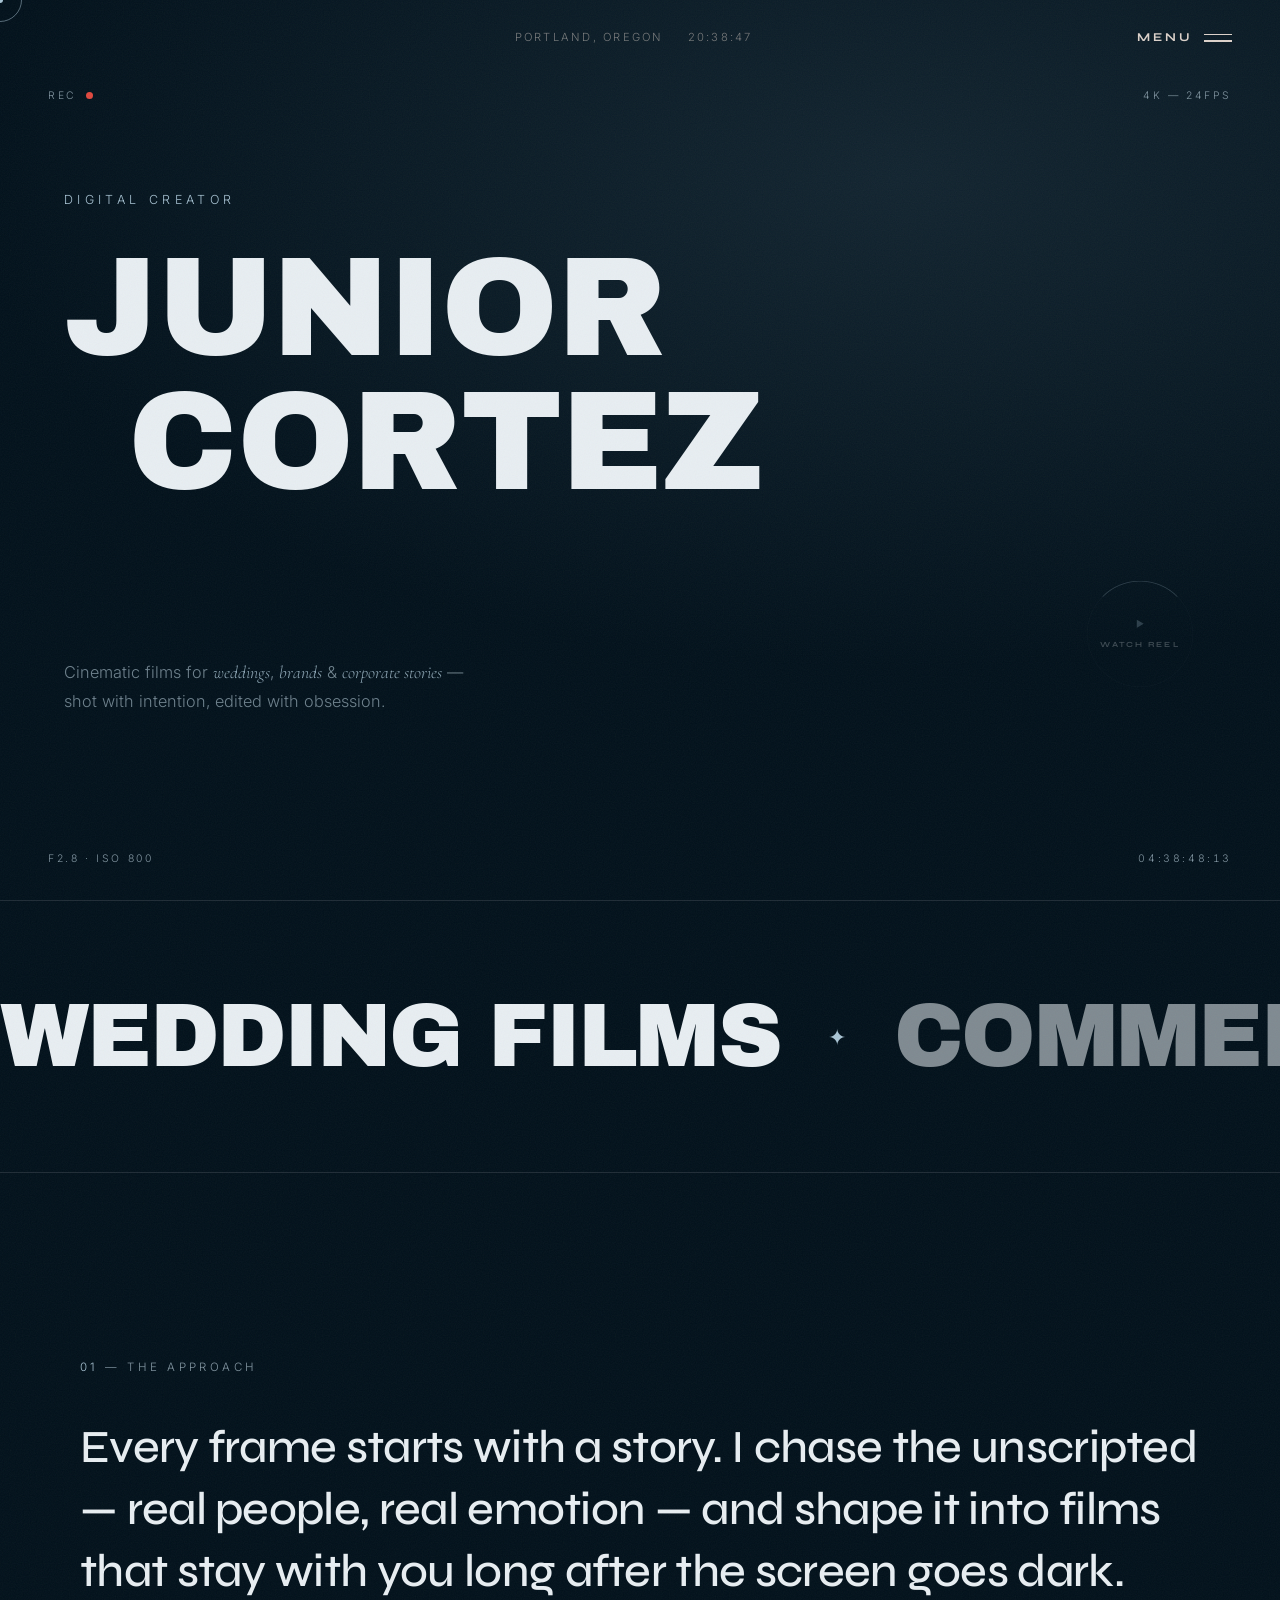
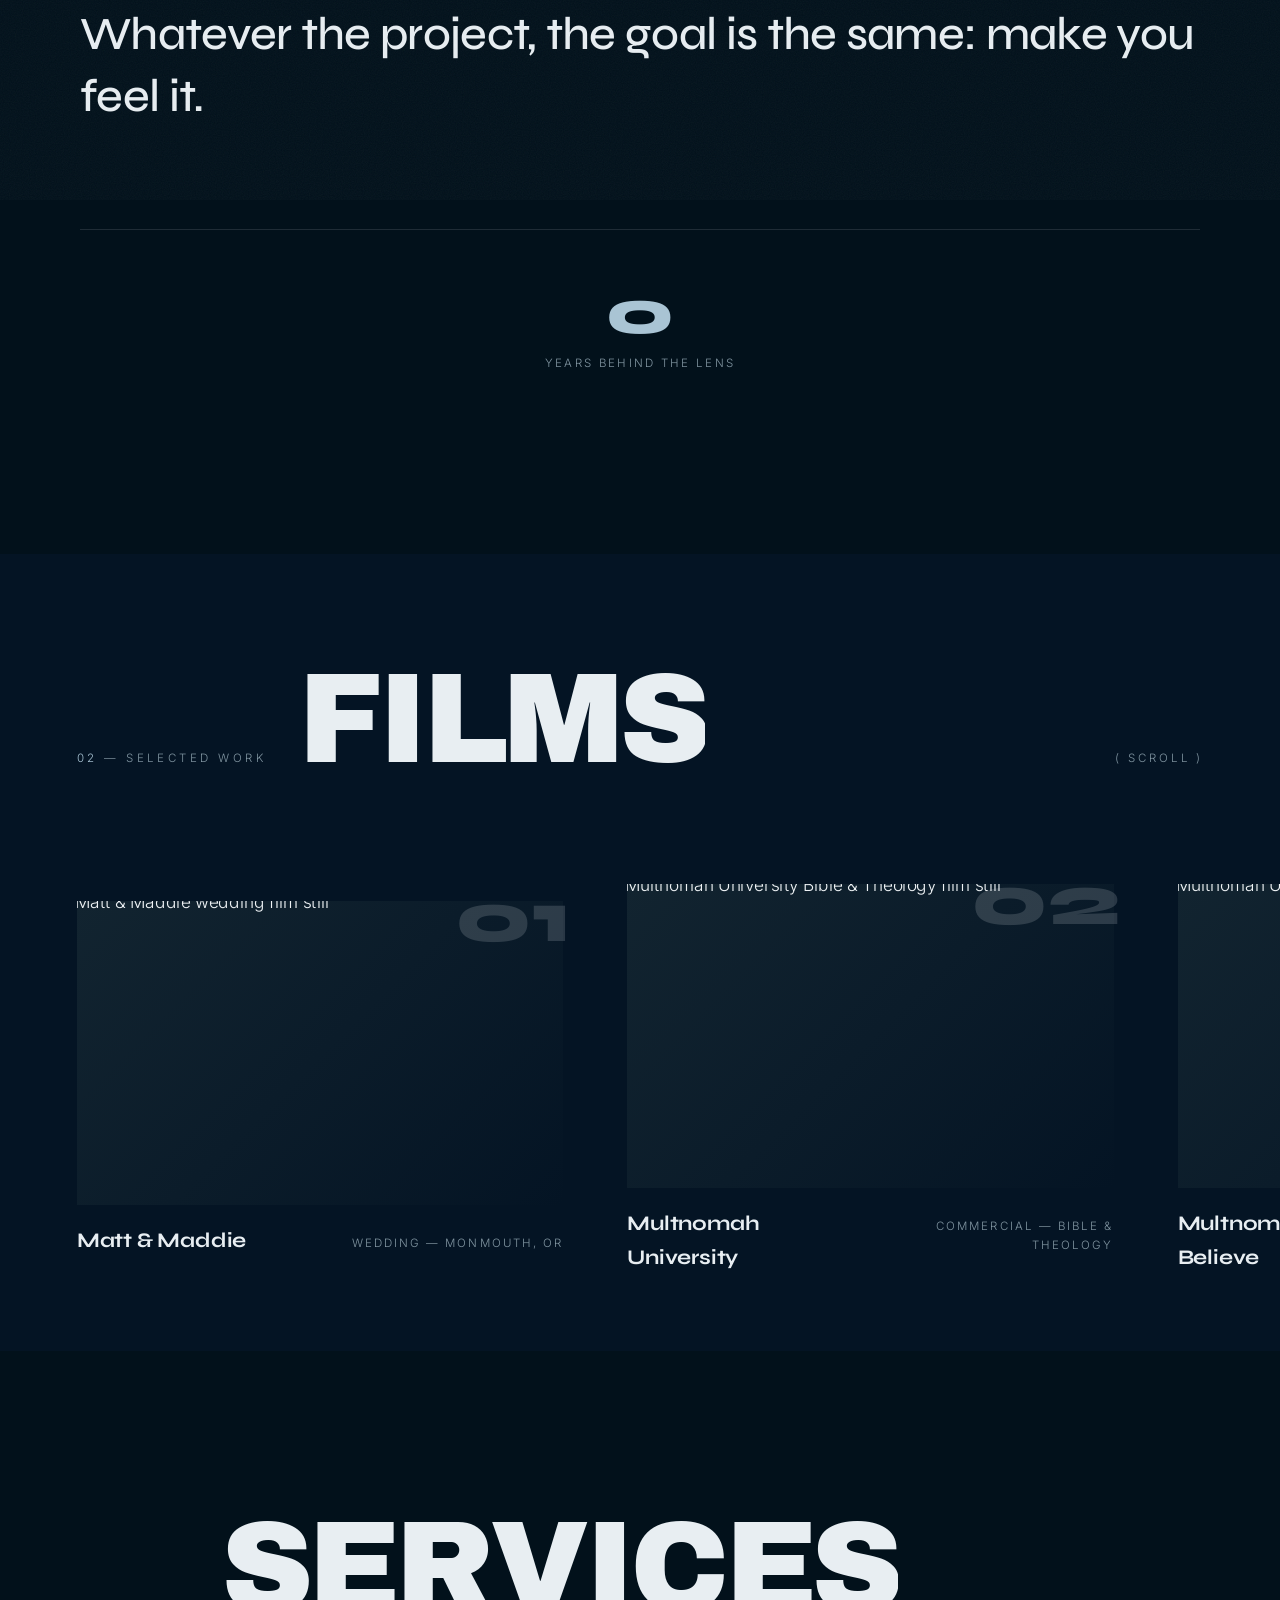
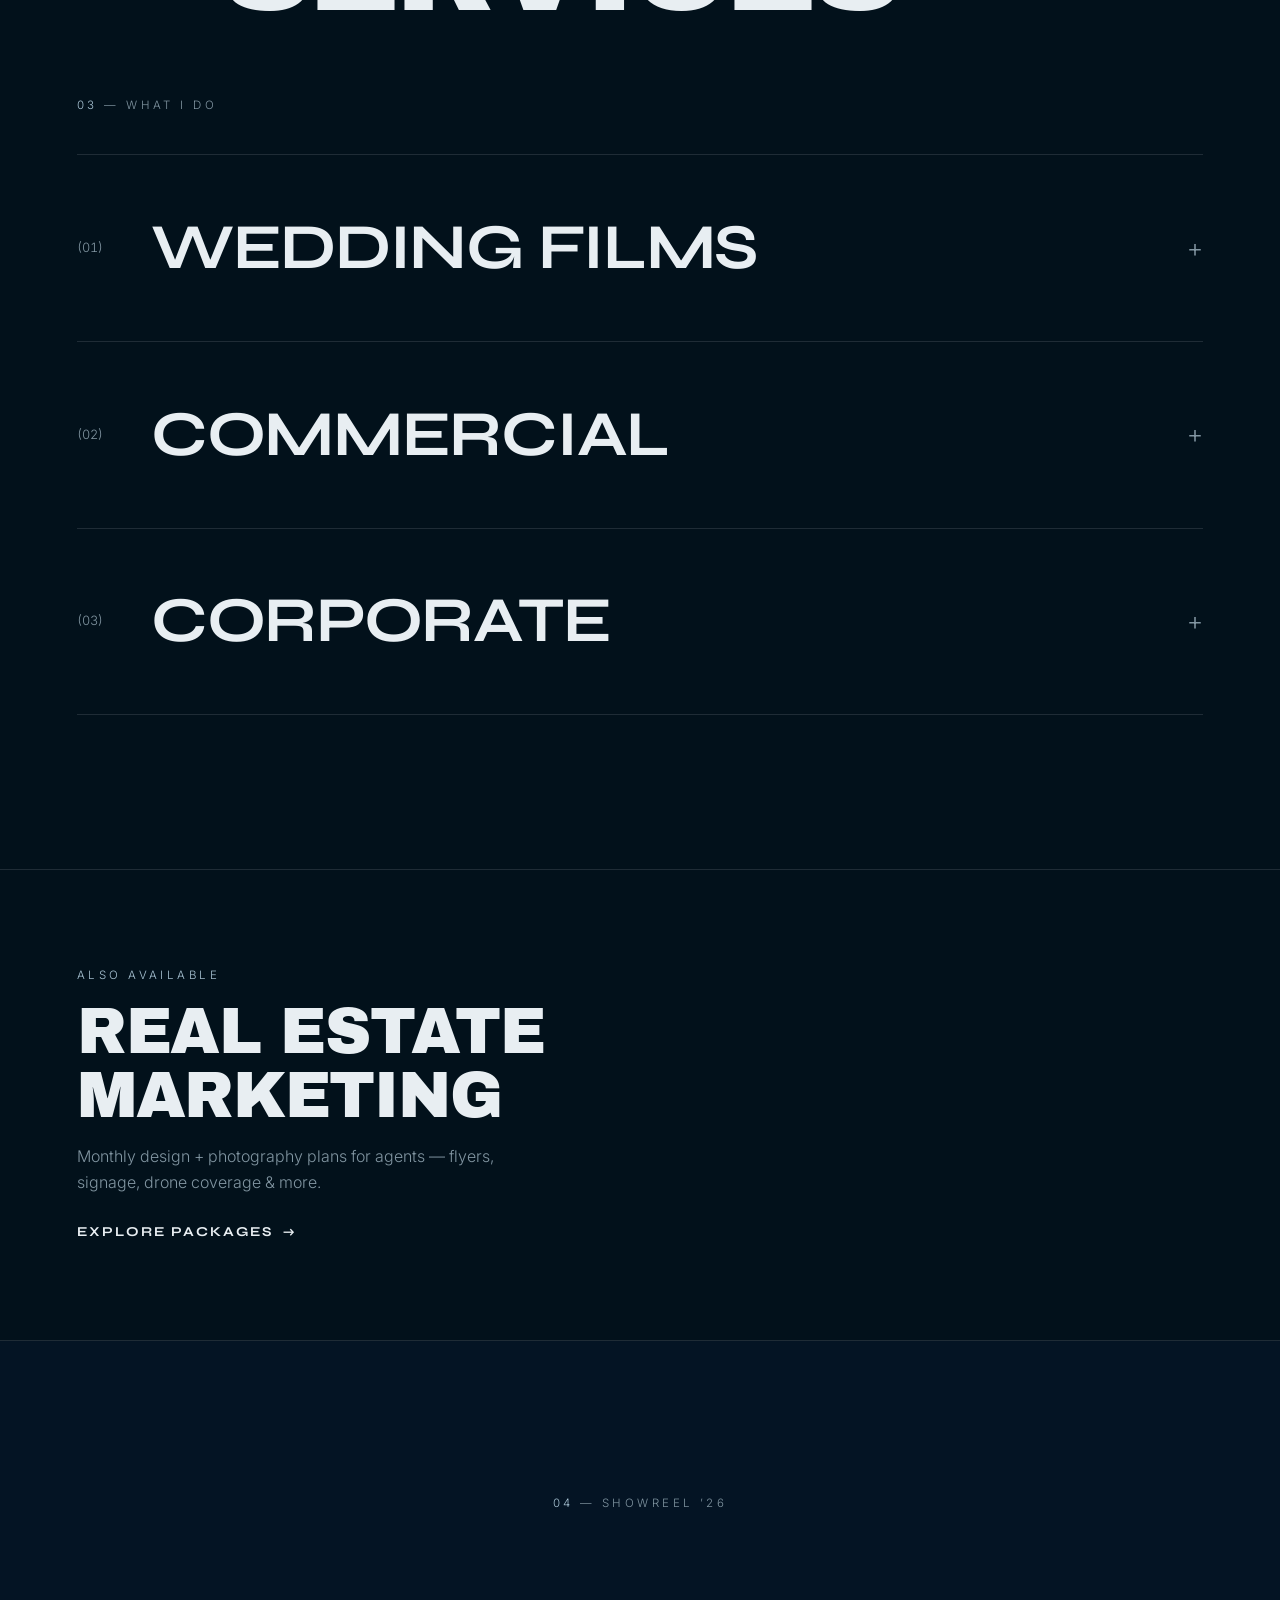
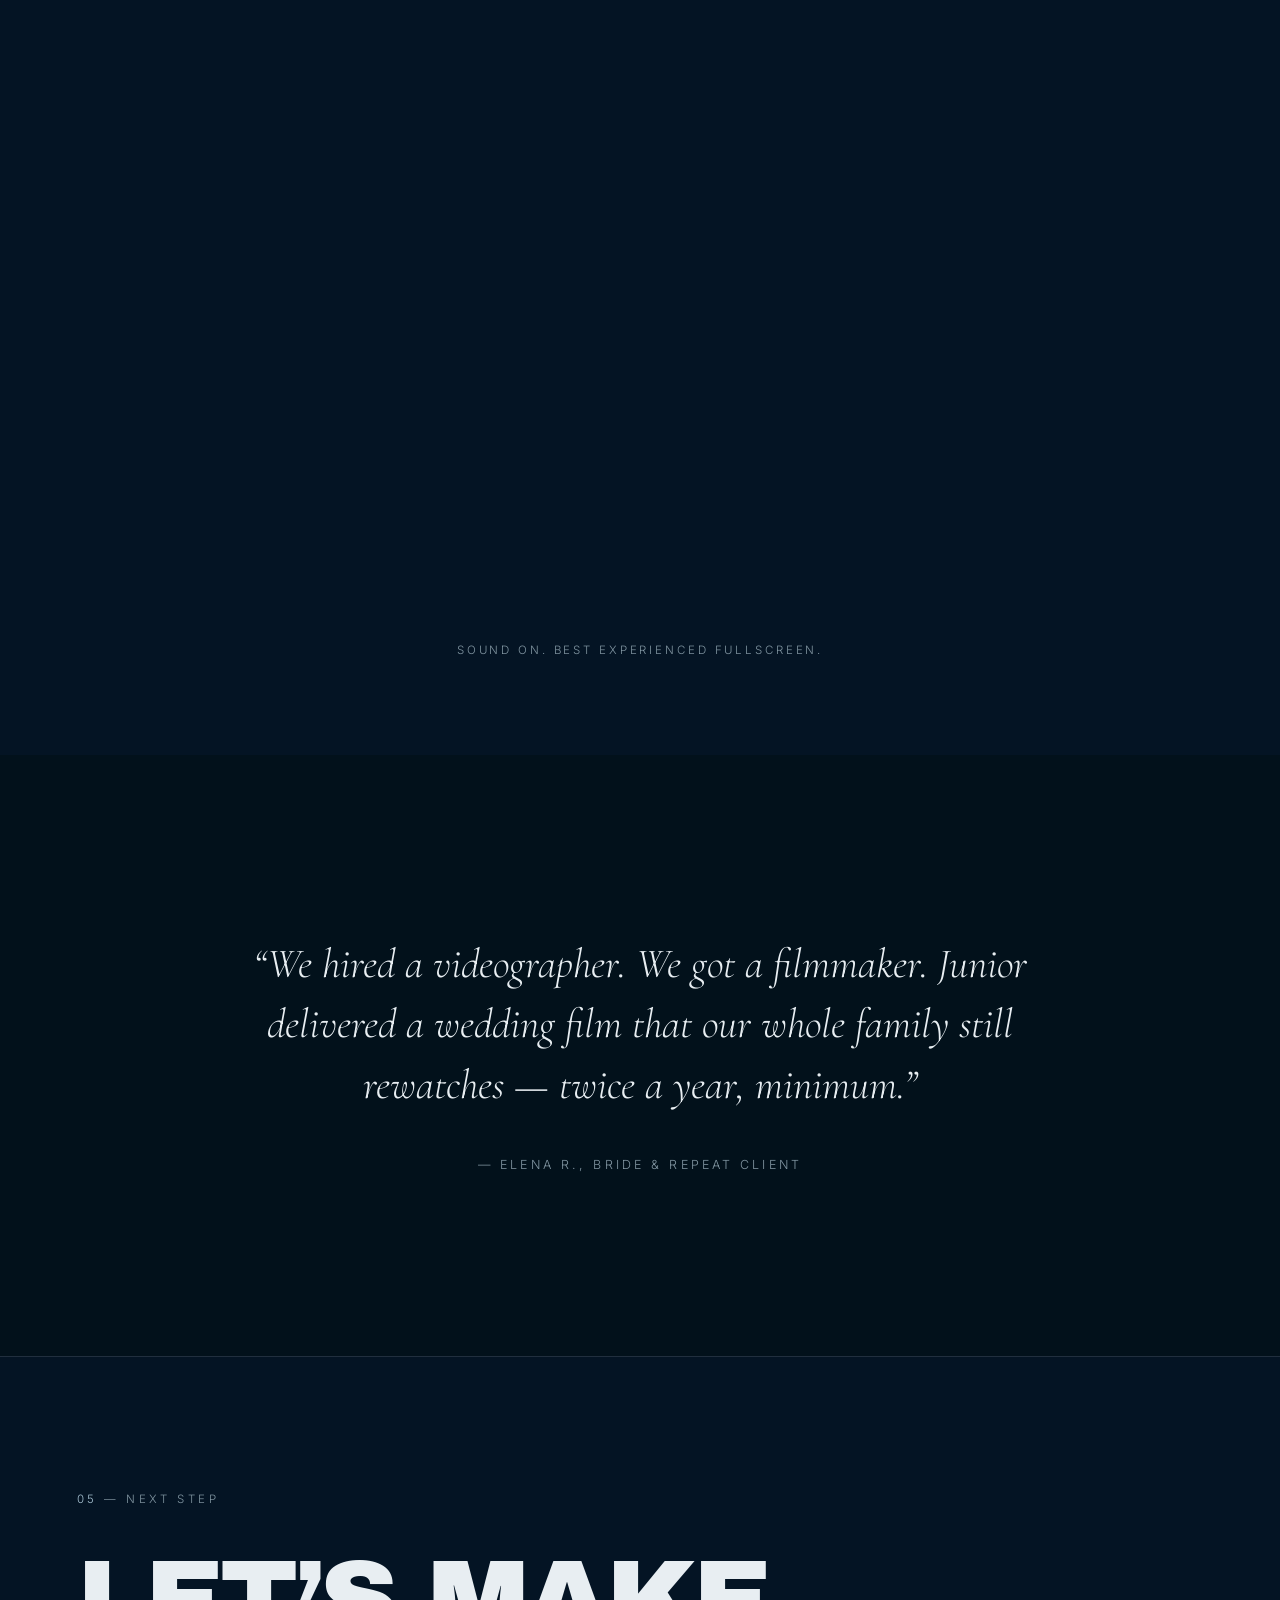
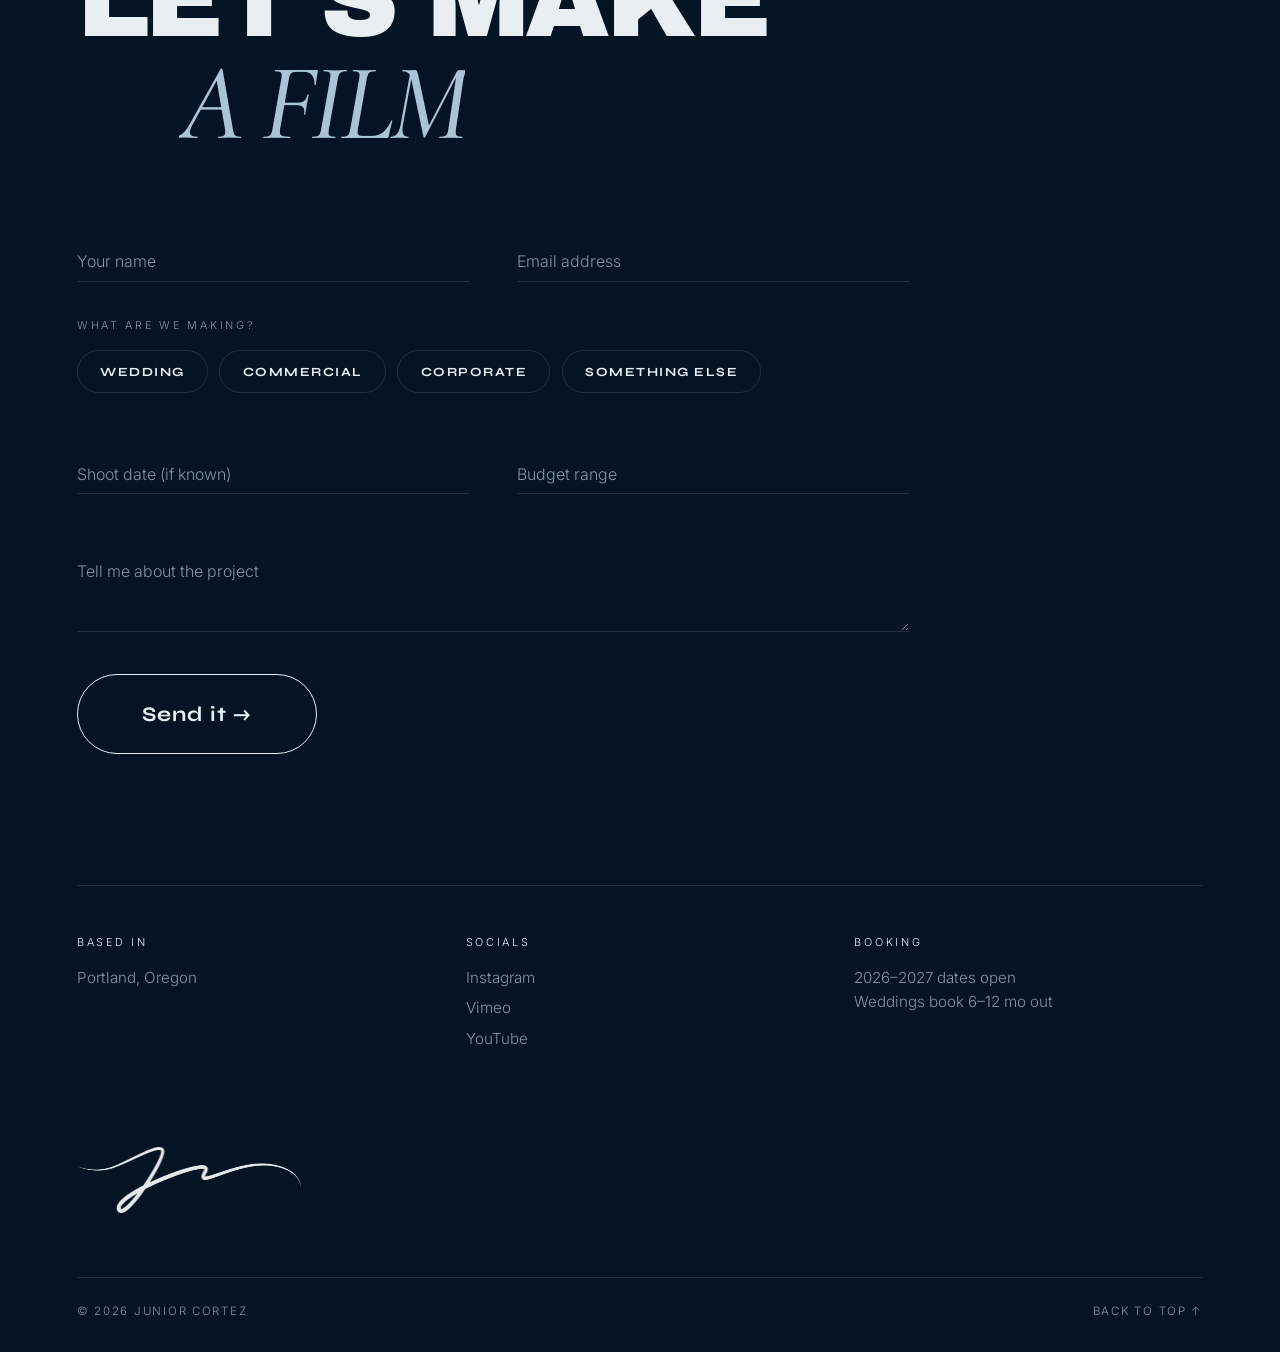
==== commit 1d0a9f23: "Fix title-line clipping: box was stretched to container width Every *__title-line span is display:bl" ====
--- a/index.html
+++ b/index.html
@@ -13,7 +13,7 @@
   <link rel="preconnect" href="https://fonts.gstatic.com" crossorigin />
   <link href="https://fonts.googleapis.com/css2?family=Archivo+Black&family=Syne:wght@400..800&family=Inter:wght@300;400;500&family=Cormorant+Garamond:ital,wght@1,400;1,500&display=swap" rel="stylesheet" />
 
-  <link rel="stylesheet" href="css/style.css?v=18" />
+  <link rel="stylesheet" href="css/style.css?v=19" />
 </head>
 <body data-theme="dark">
 
--- a/css/style.css
+++ b/css/style.css
@@ -400,7 +400,7 @@
   letter-spacing: -0.01em;
   text-transform: uppercase;
 }
-.hero__title-line { display: block; white-space: nowrap; }
+.hero__title-line { display: block; width: max-content; white-space: nowrap; }
 .hero__title-line--offset {
   margin-left: clamp(1.5rem, 5vw, 5rem);
 }
@@ -805,7 +805,7 @@
   text-transform: uppercase;
   margin-bottom: clamp(2.5rem, 5vw, 4rem);
 }
-.contact__title-line { display: block; white-space: nowrap; }
+.contact__title-line { display: block; width: max-content; white-space: nowrap; }
 .contact__title-line--accent {
   font-family: var(--font-serif);
   font-style: italic;
@@ -1162,7 +1162,7 @@
   letter-spacing: -0.01em;
   text-transform: uppercase;
 }
-.re-hero__title-line { display: block; white-space: nowrap; }
+.re-hero__title-line { display: block; width: max-content; white-space: nowrap; }
 .re-hero__title-line--offset { margin-left: clamp(1.5rem, 5vw, 5rem); }
 
 .re-hero__sub-text {
@@ -1347,7 +1347,7 @@
   letter-spacing: -0.01em;
   text-transform: uppercase;
 }
-.re-video-hero__title-line { display: block; white-space: nowrap; }
+.re-video-hero__title-line { display: block; width: max-content; white-space: nowrap; }
 .re-video-hero__title-line--offset { margin-left: clamp(1.2rem, 4vw, 4rem); }
 .re-video-hero__sub-text {
   margin-top: 2rem;
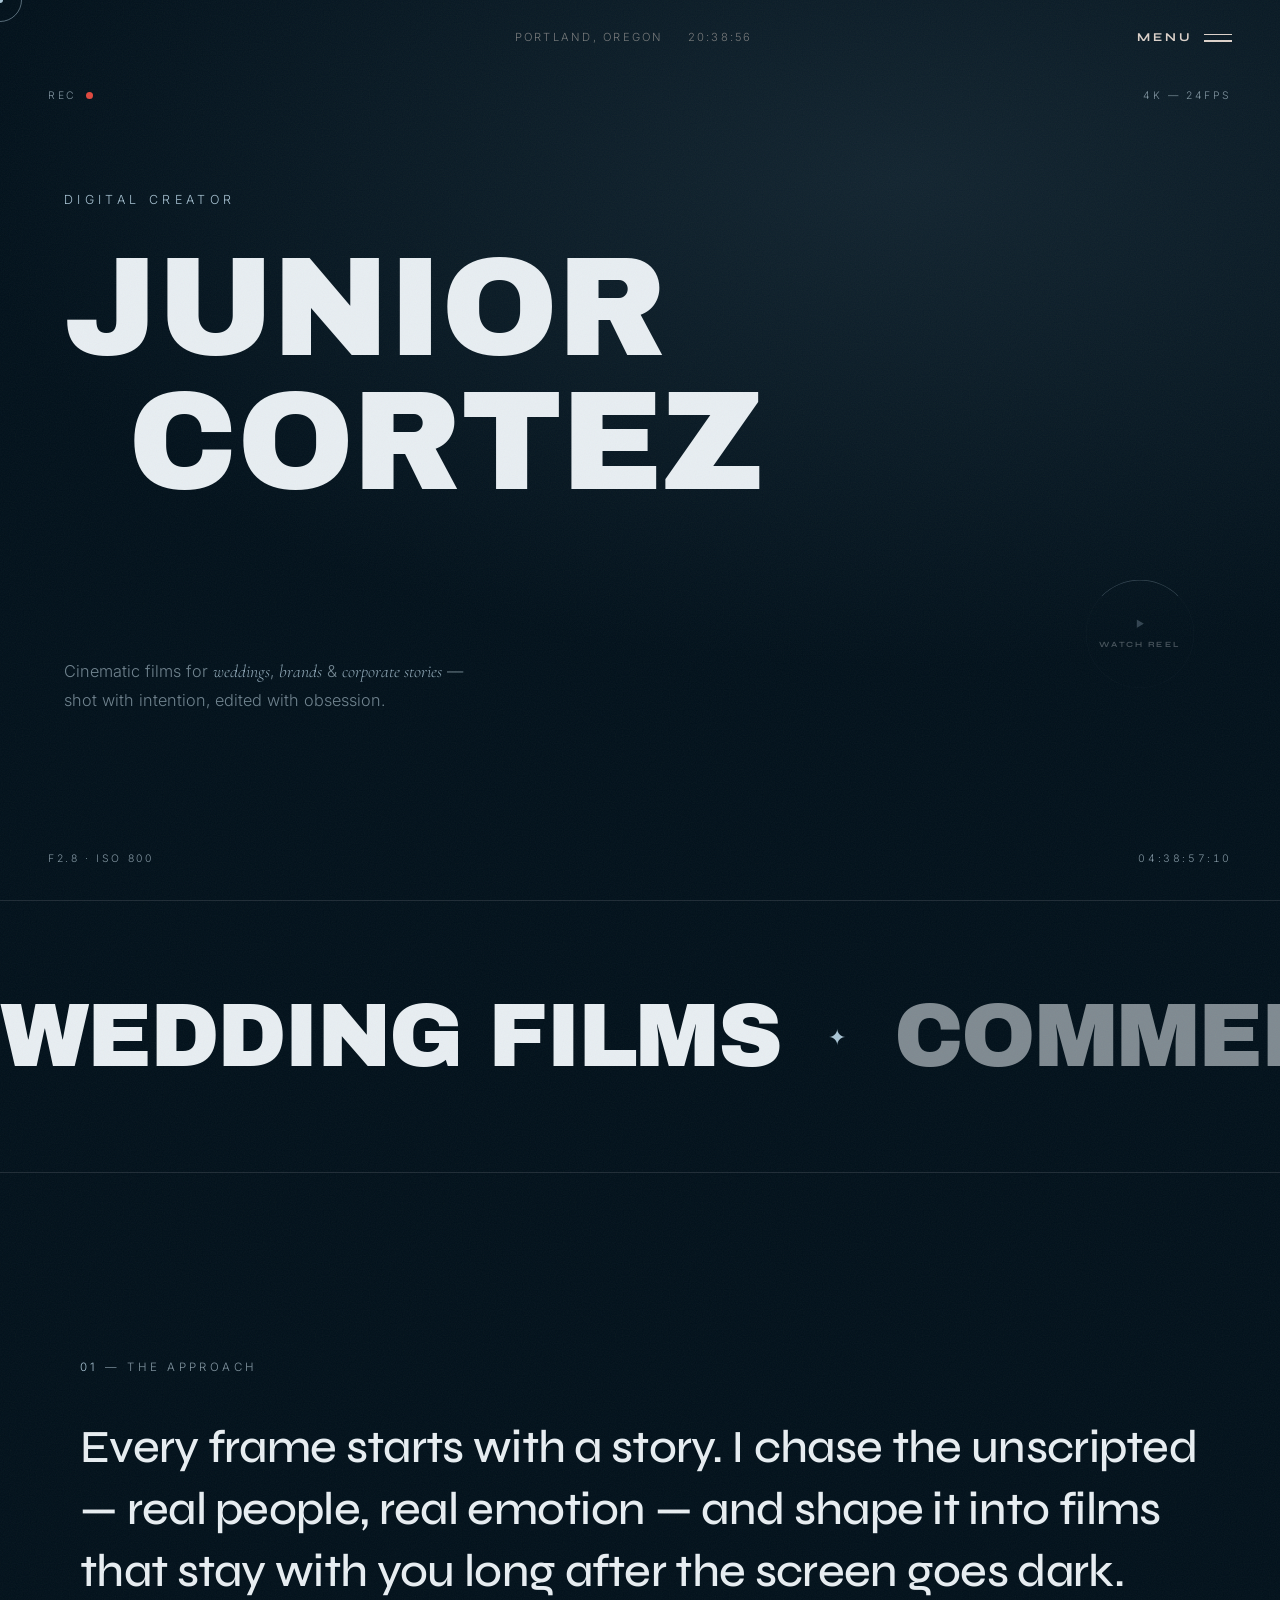
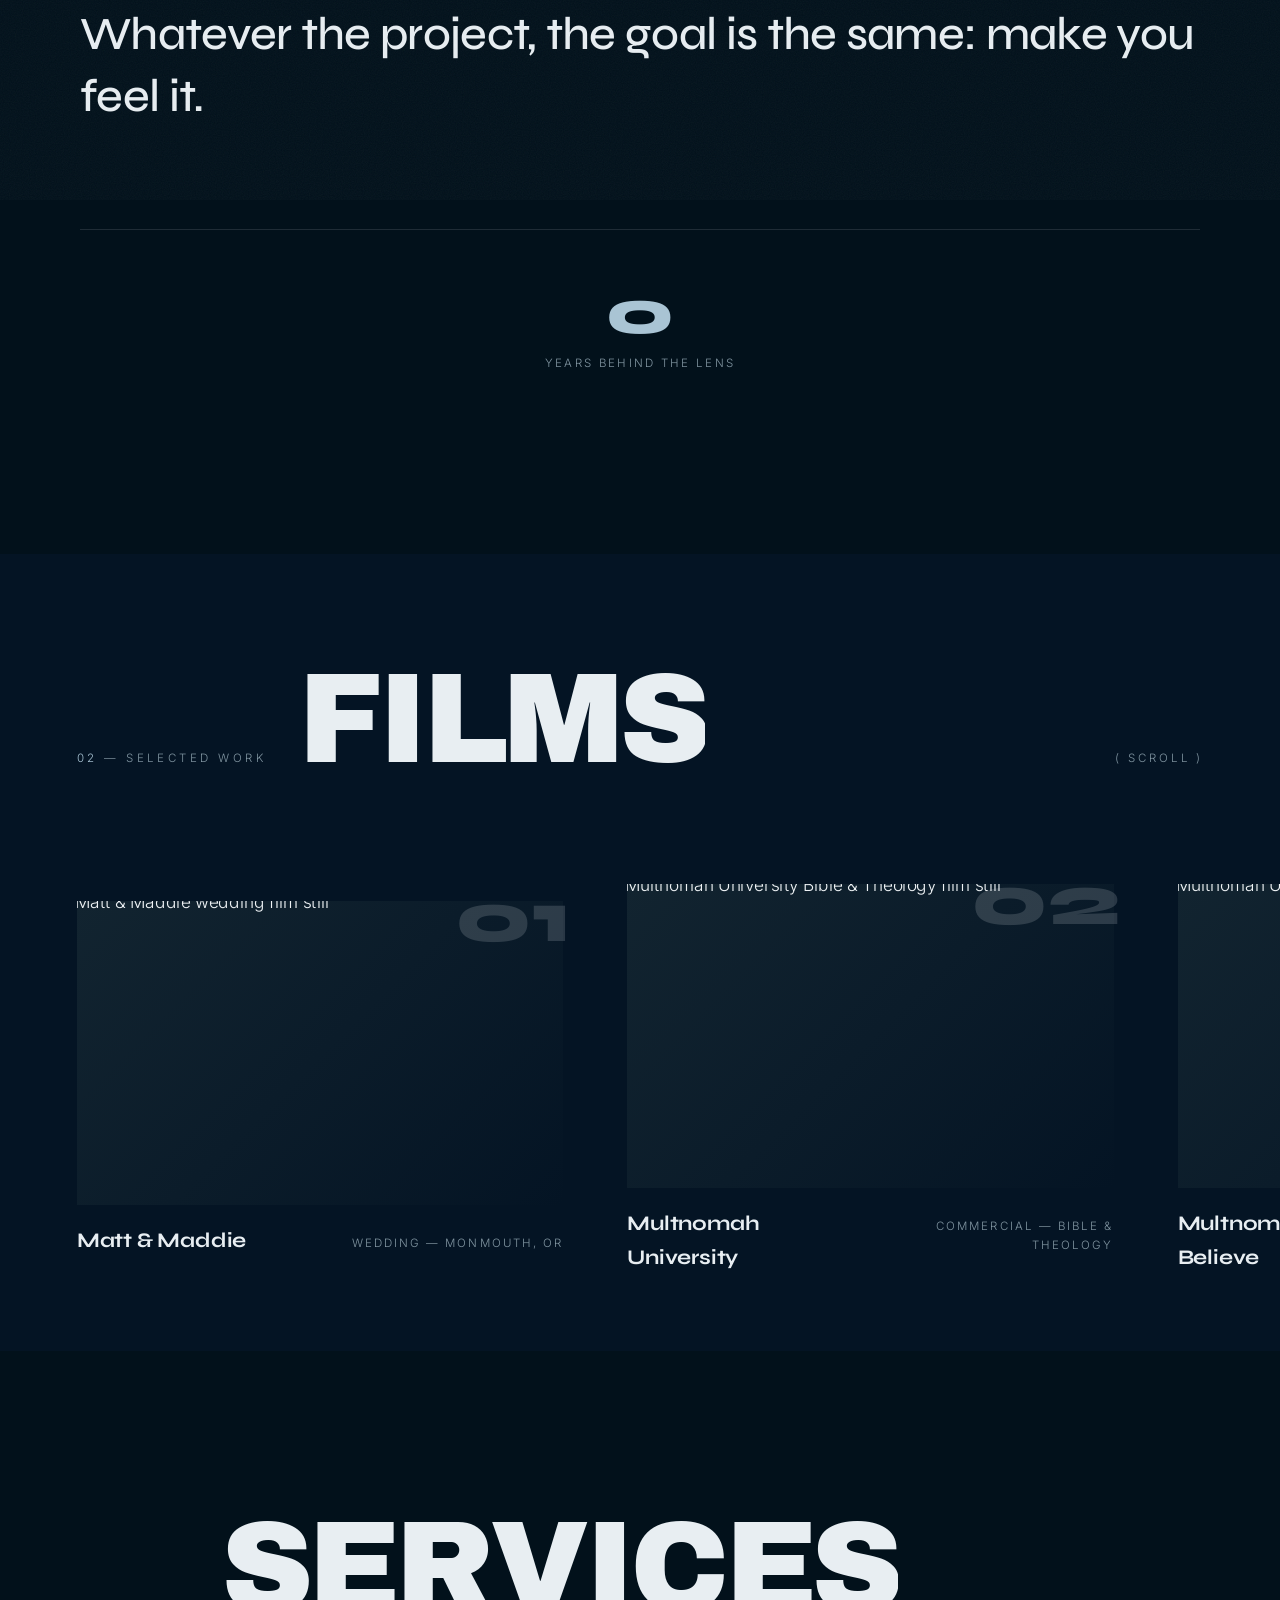
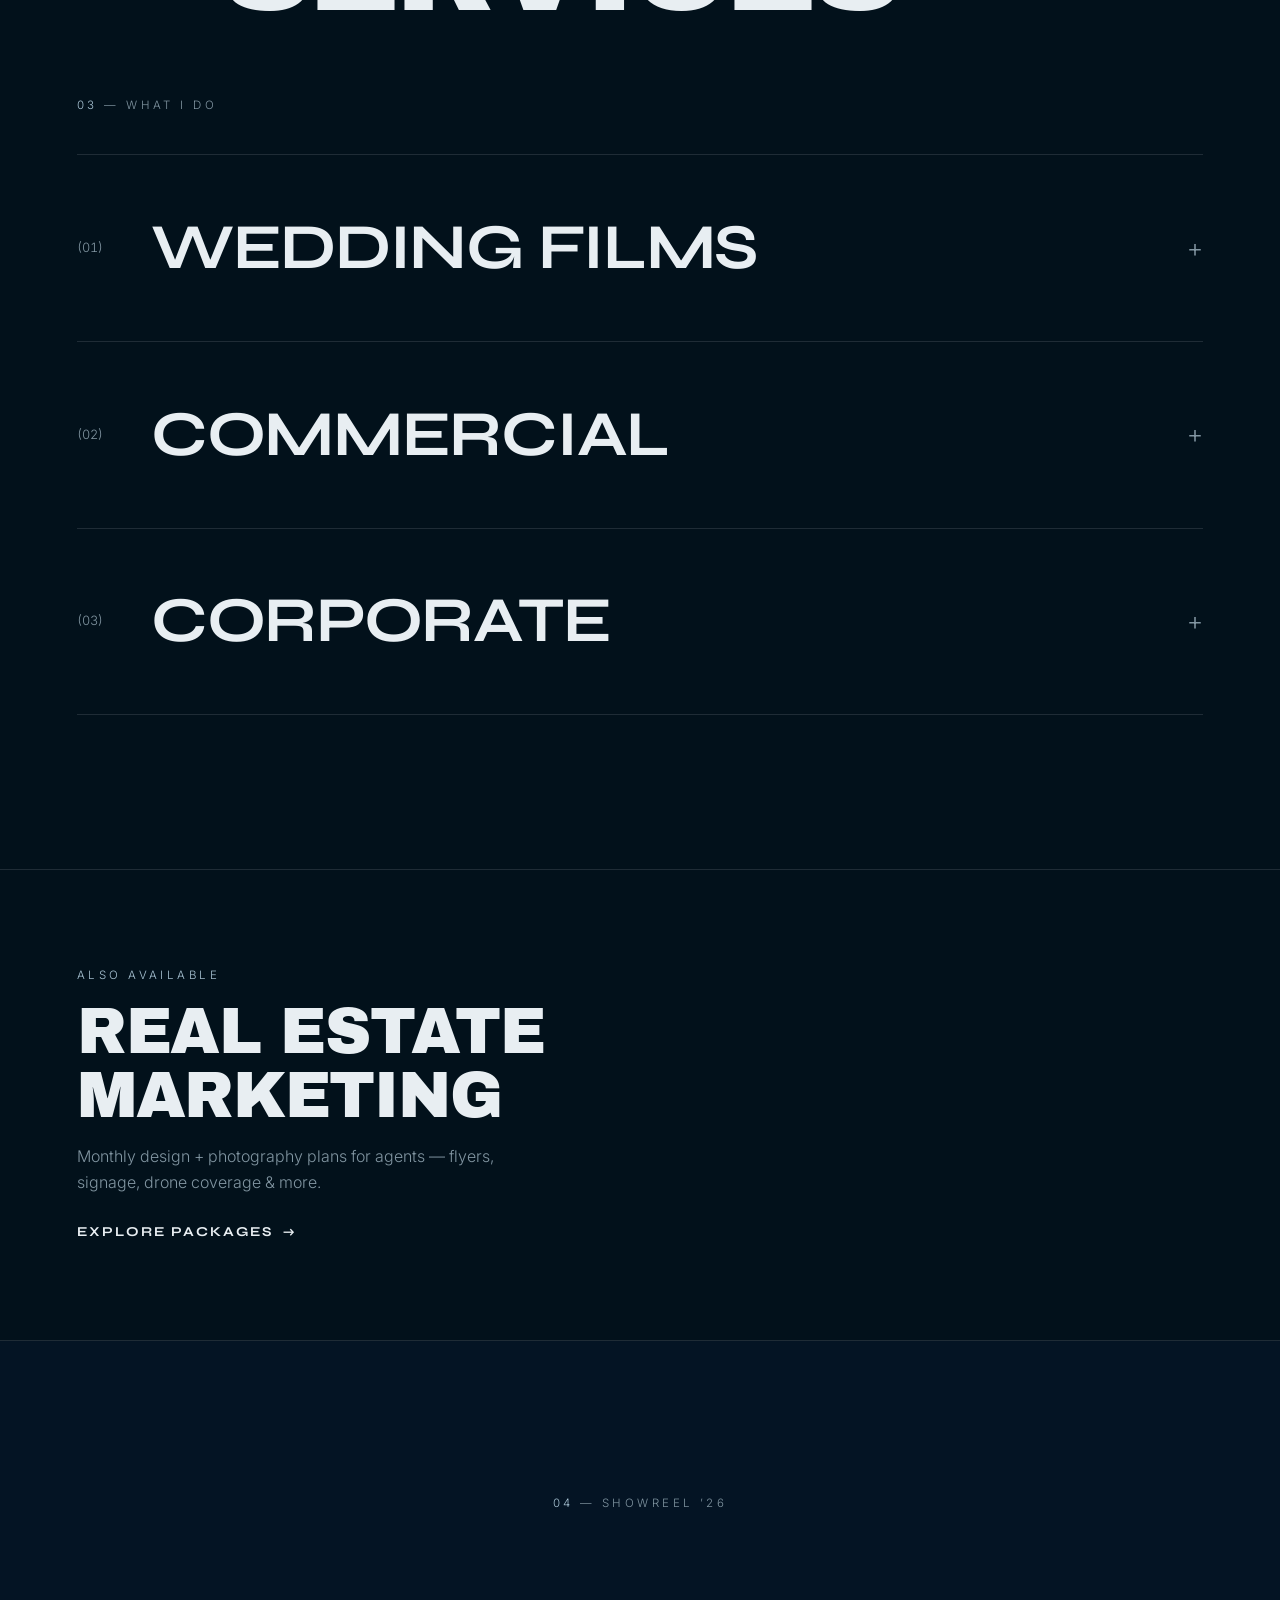
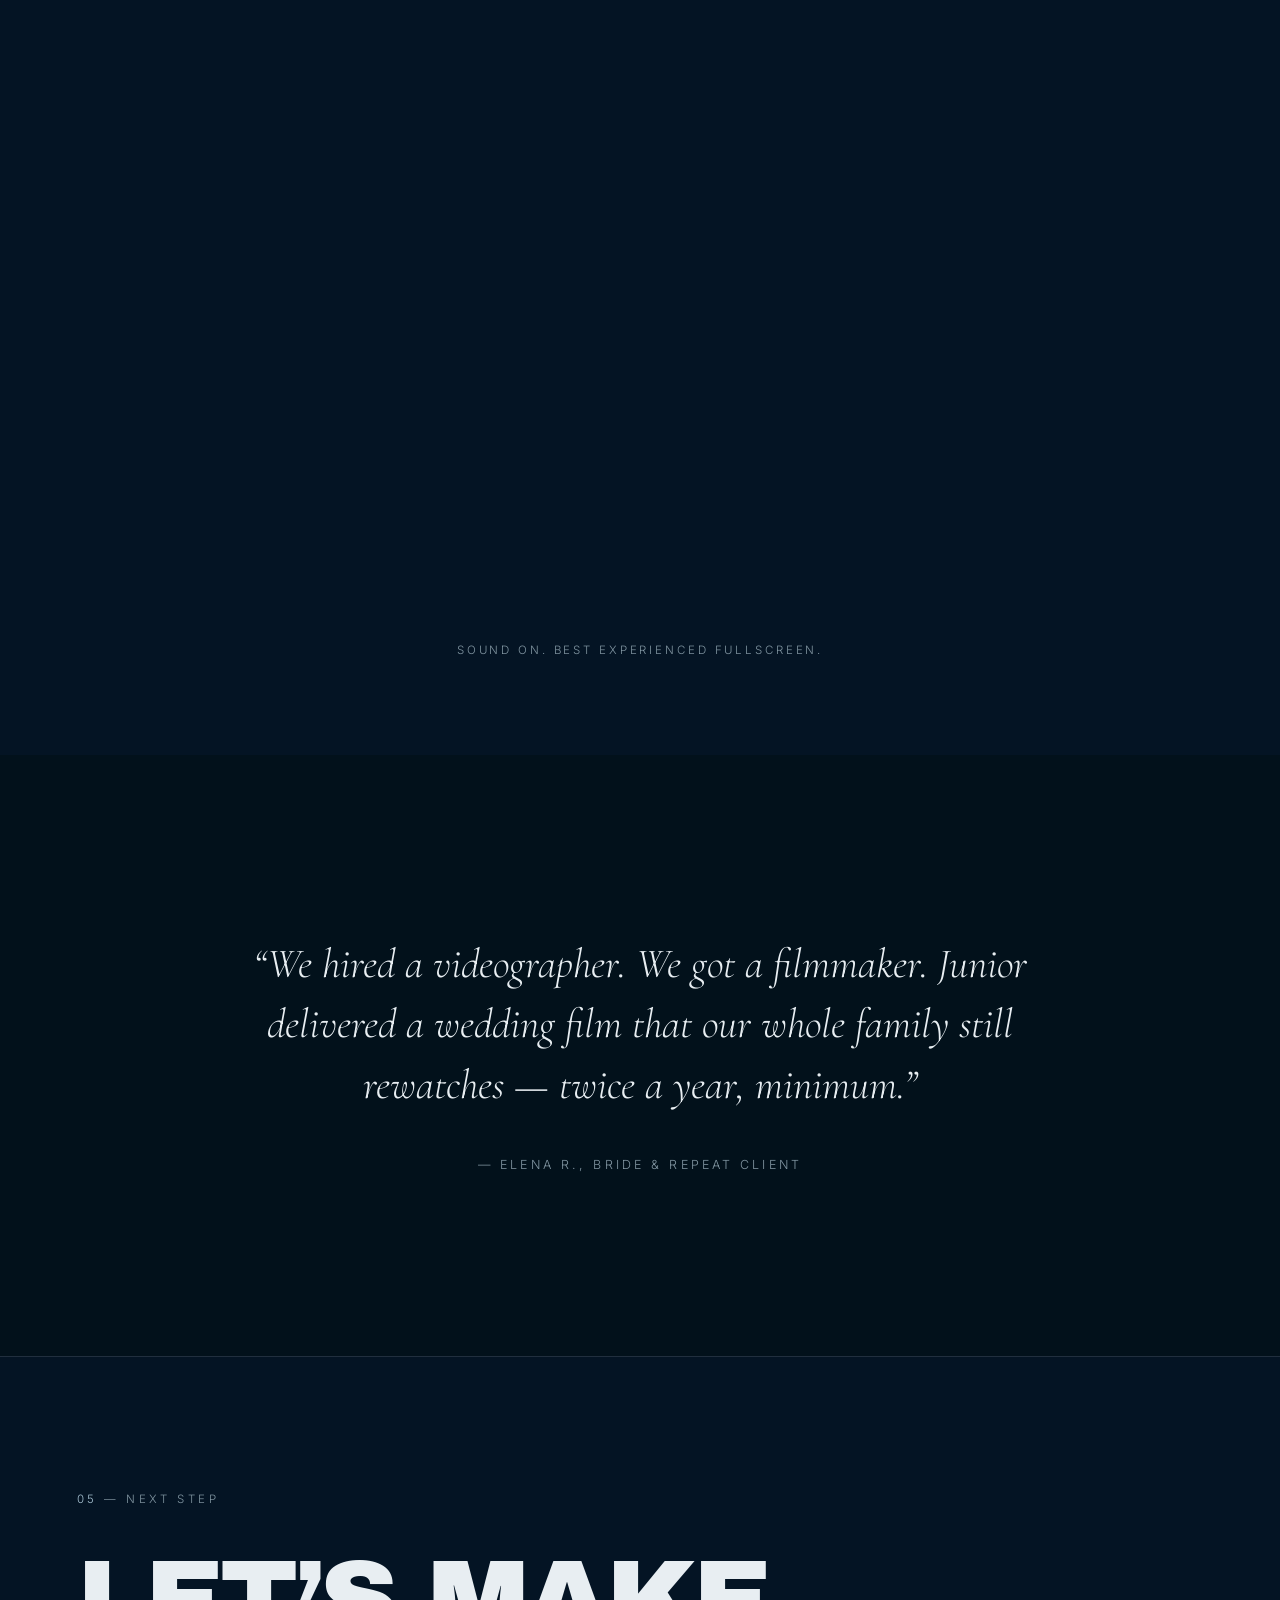
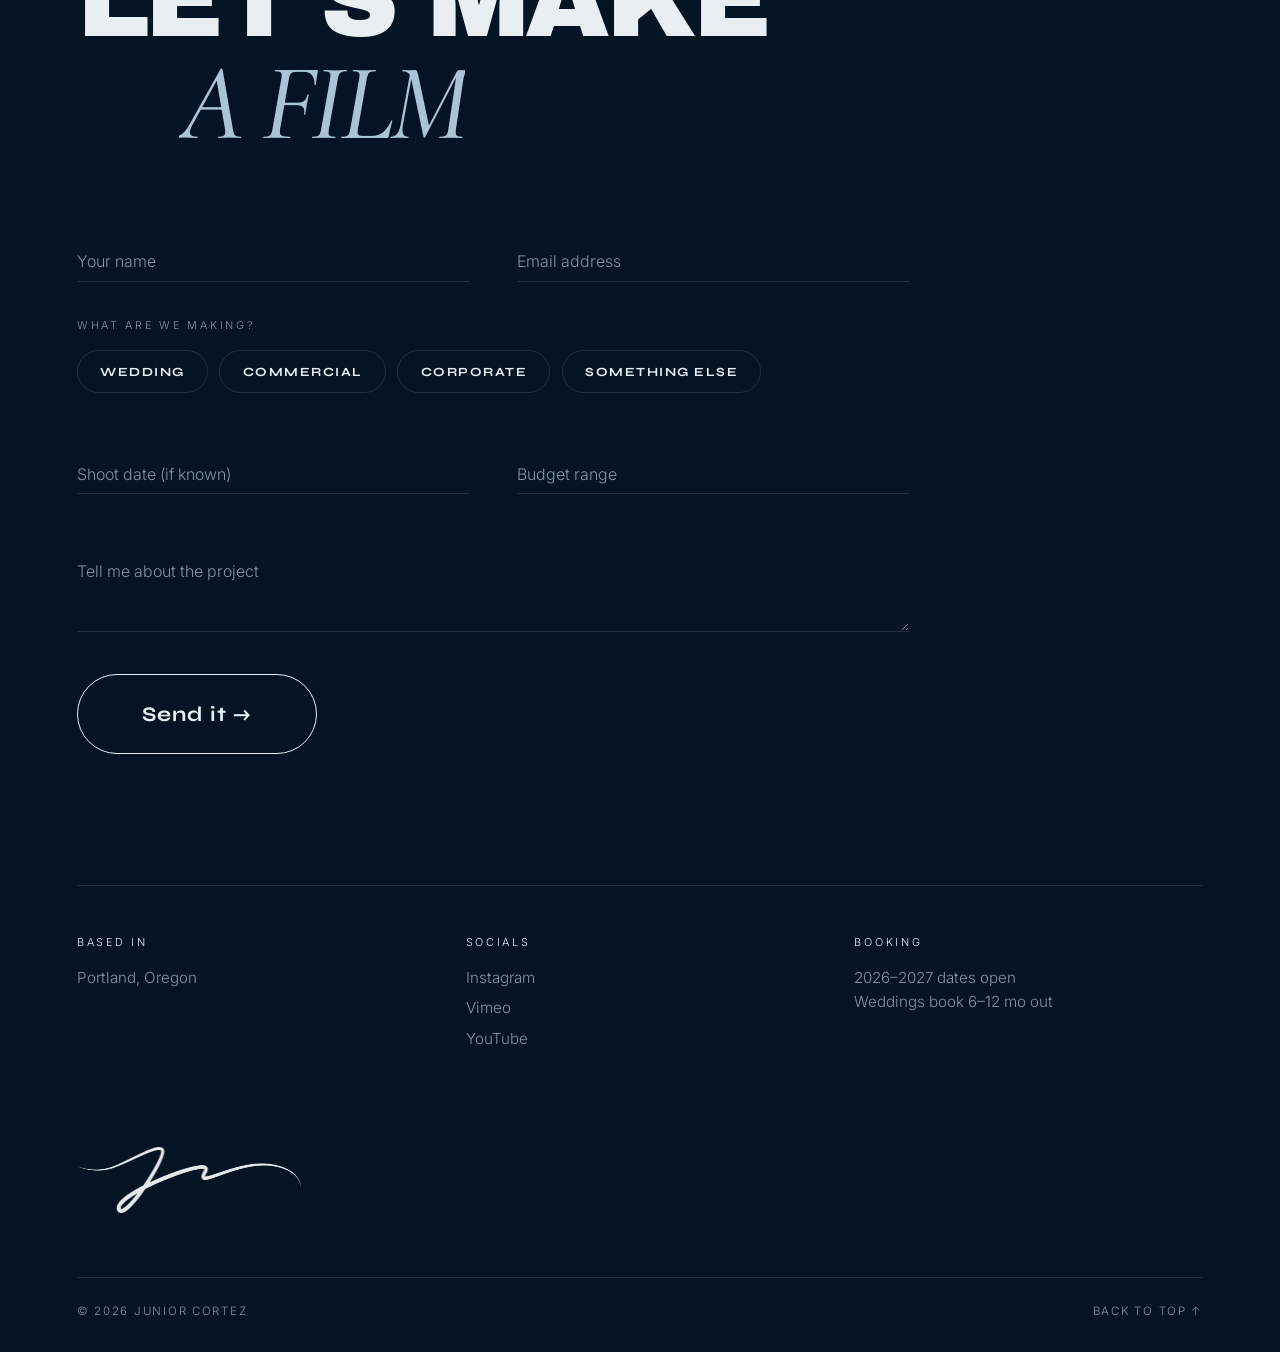
==== commit 1e4669e9: "Add Selected Work film gallery to real estate page, under Packages Replicates the homepage's pinned " ====
--- a/index.html
+++ b/index.html
@@ -13,7 +13,7 @@
   <link rel="preconnect" href="https://fonts.gstatic.com" crossorigin />
   <link href="https://fonts.googleapis.com/css2?family=Archivo+Black&family=Syne:wght@400..800&family=Inter:wght@300;400;500&family=Cormorant+Garamond:ital,wght@1,400;1,500&display=swap" rel="stylesheet" />
 
-  <link rel="stylesheet" href="css/style.css?v=19" />
+  <link rel="stylesheet" href="css/style.css?v=20" />
 </head>
 <body data-theme="dark">
 
--- a/css/style.css
+++ b/css/style.css
@@ -1390,7 +1390,7 @@
 .video-tier__list li::before { content: "— "; color: var(--accent); }
 
 /* --- process --- */
-.re-process { background: var(--bg-soft); padding: clamp(5rem, 10vw, 8rem) clamp(1.5rem, 6vw, 6rem); }
+.re-process { padding: clamp(5rem, 10vw, 8rem) clamp(1.5rem, 6vw, 6rem); }
 .re-process__header { margin-bottom: clamp(3rem, 6vw, 5rem); }
 .re-process__list {
   display: grid;
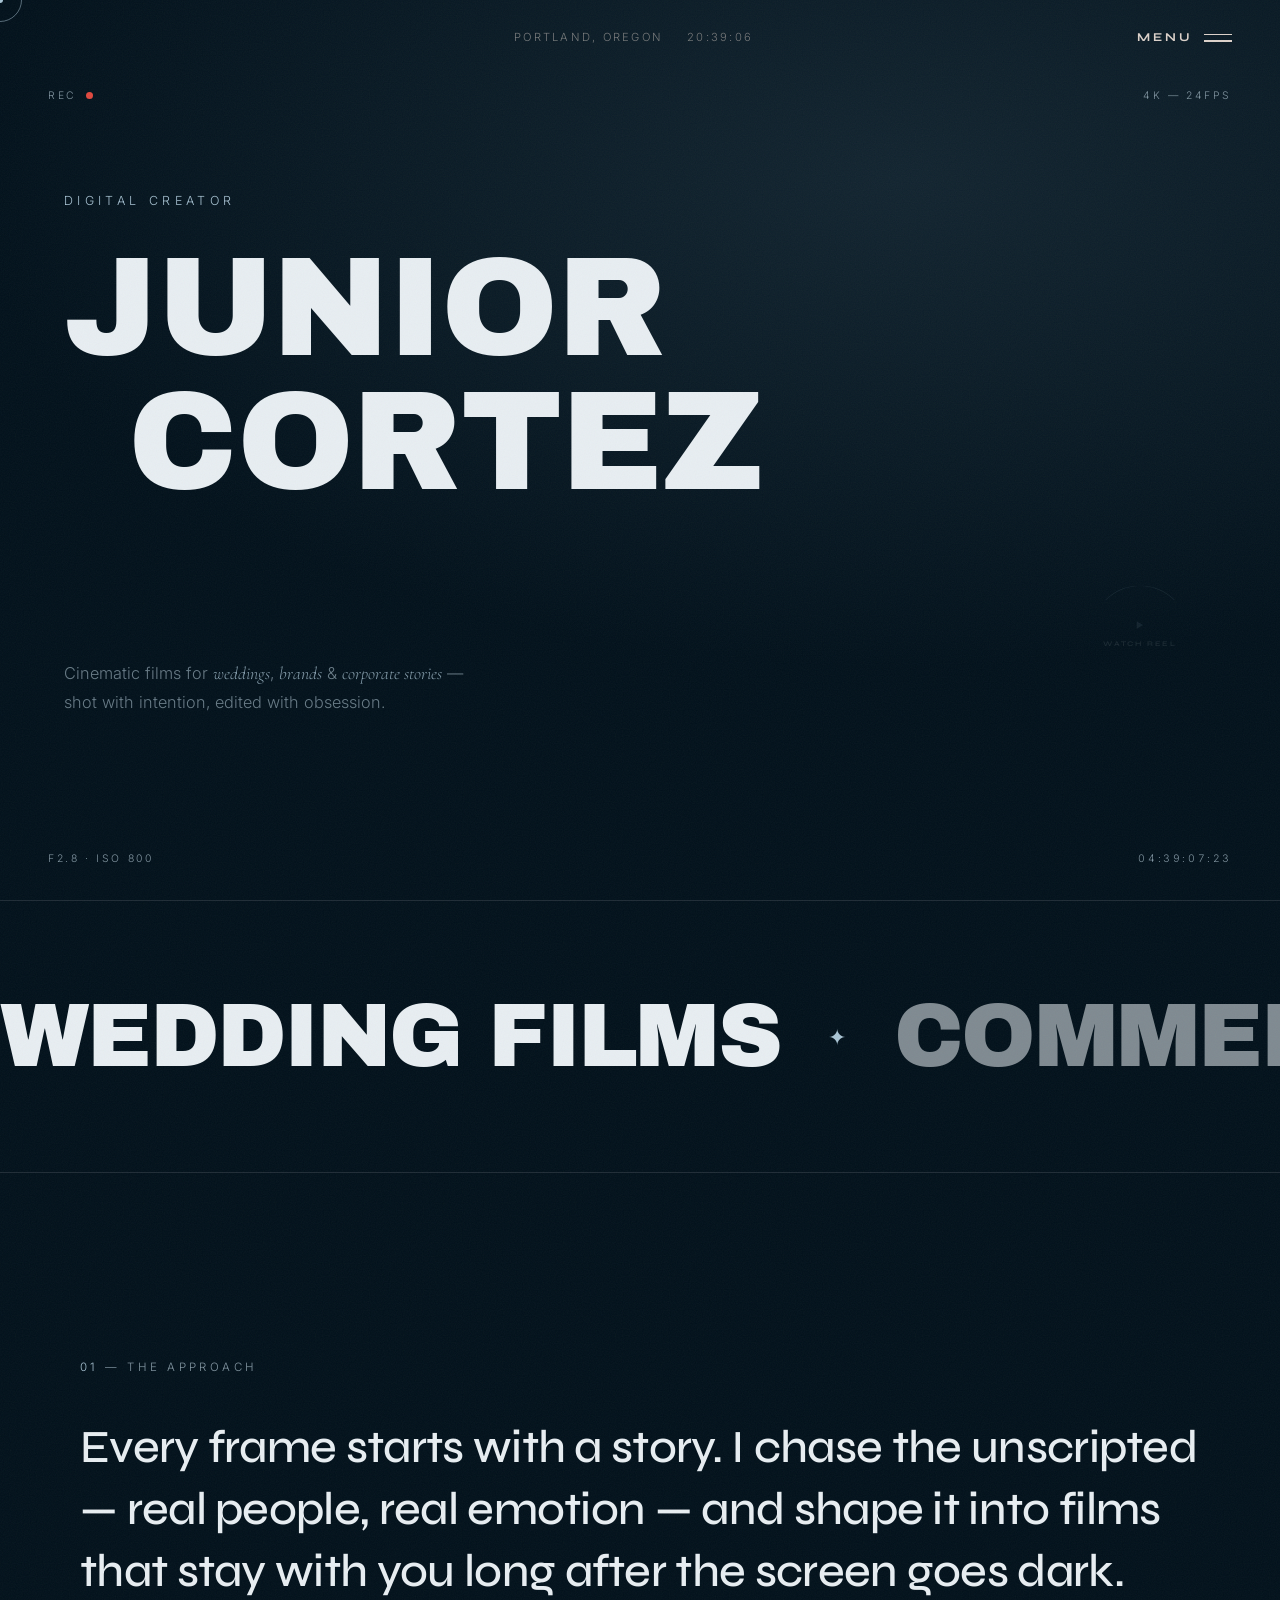
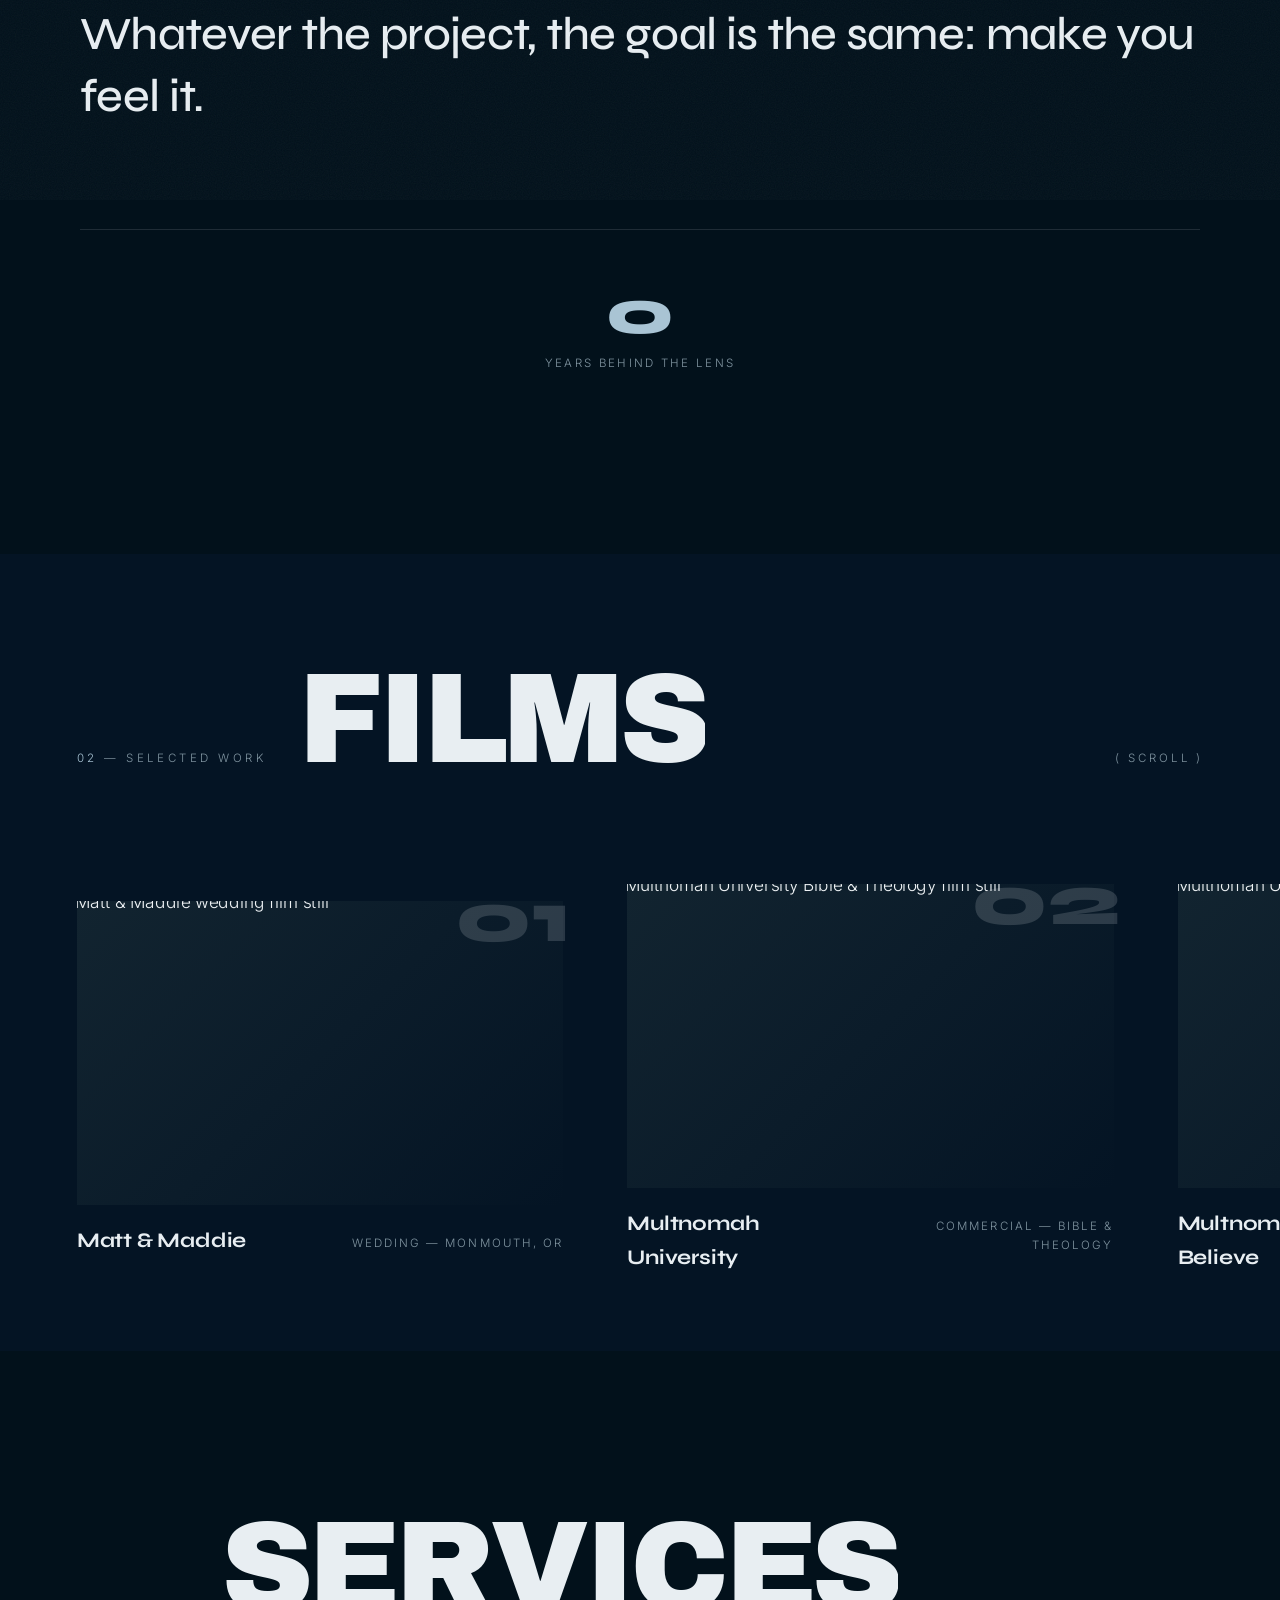
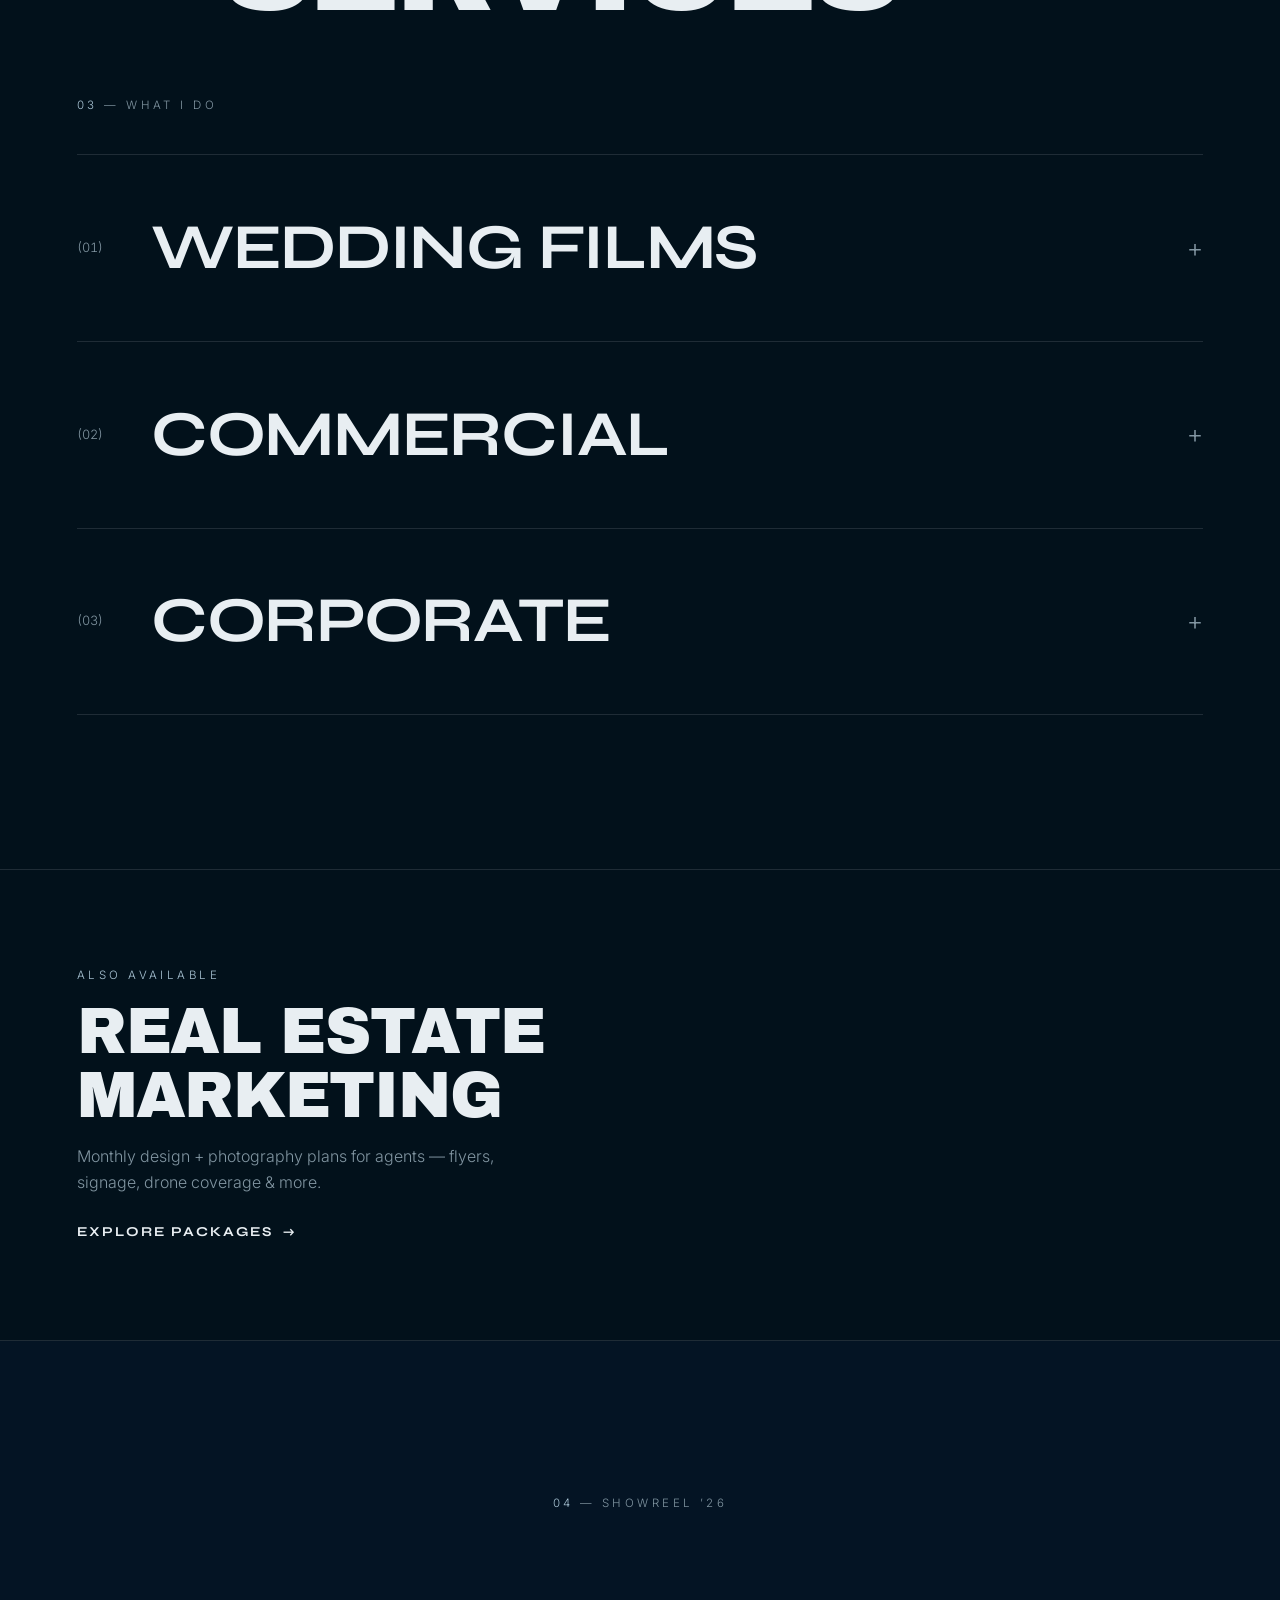
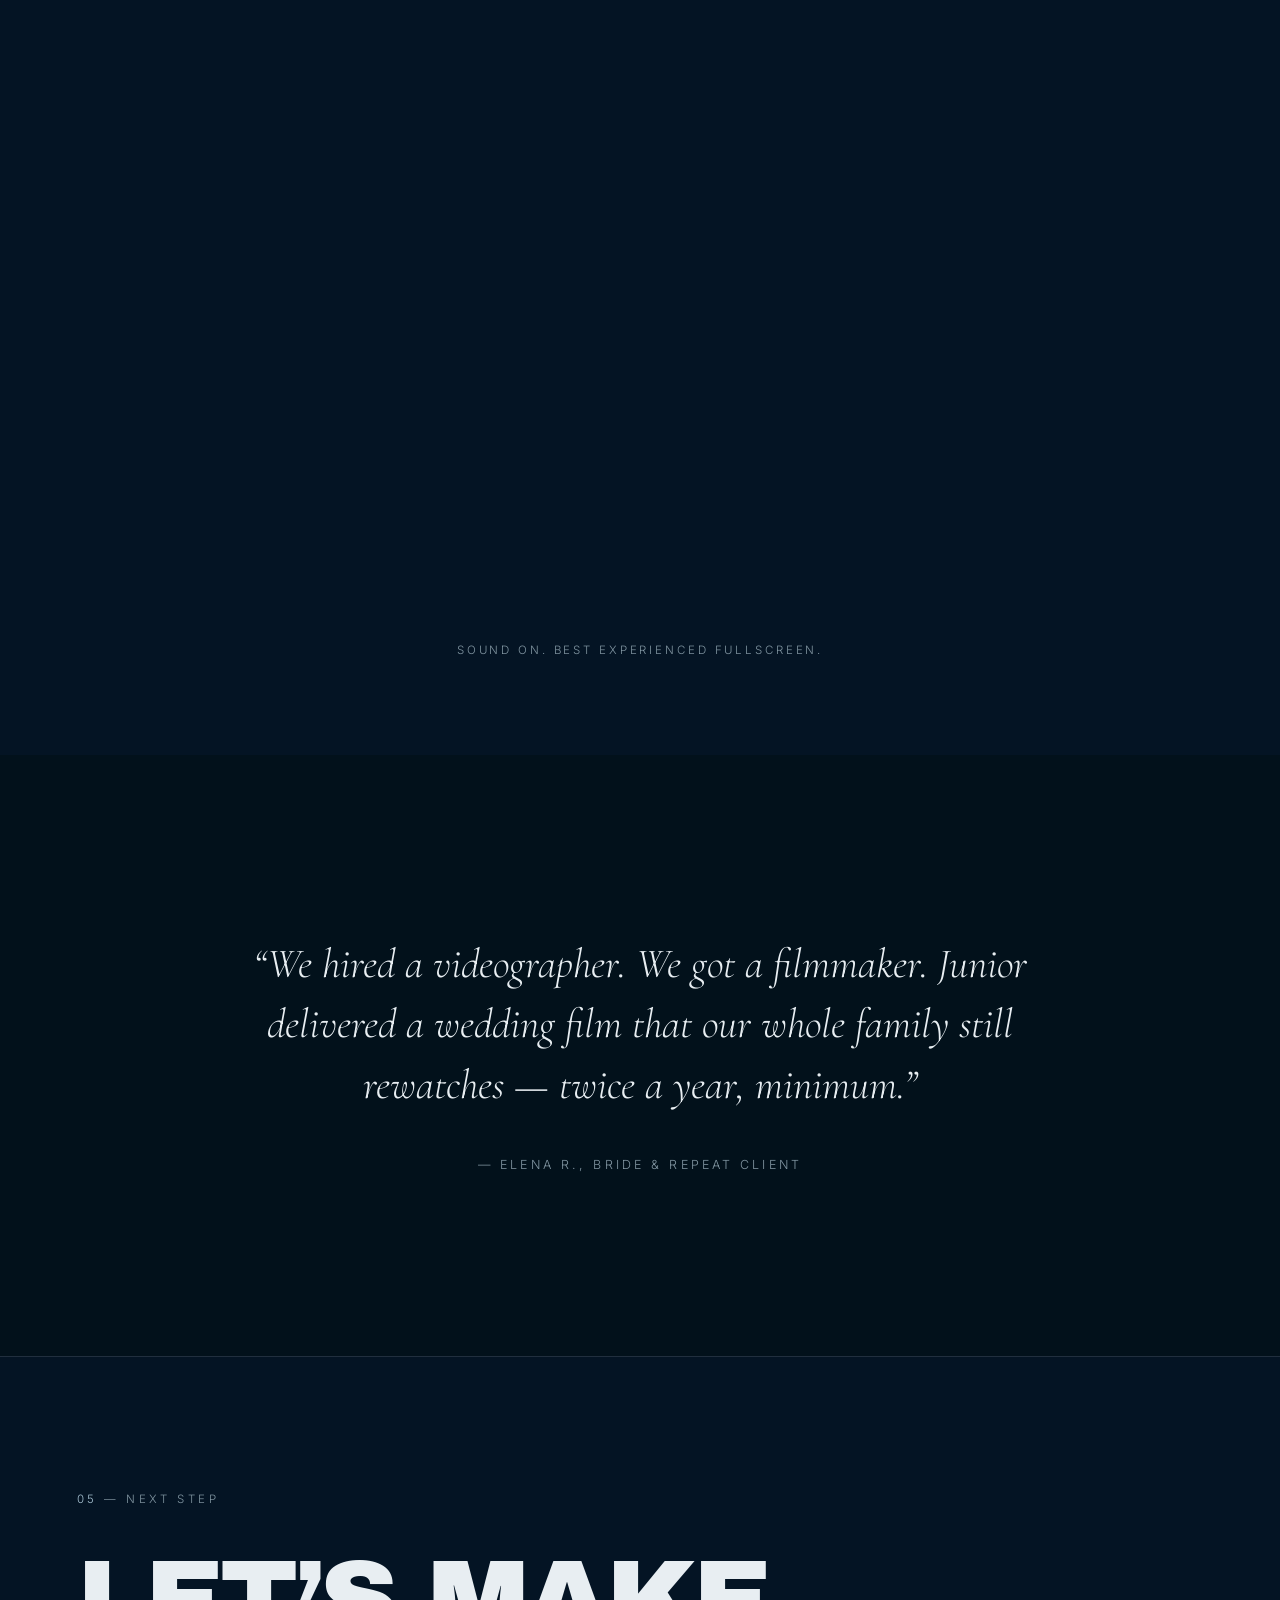
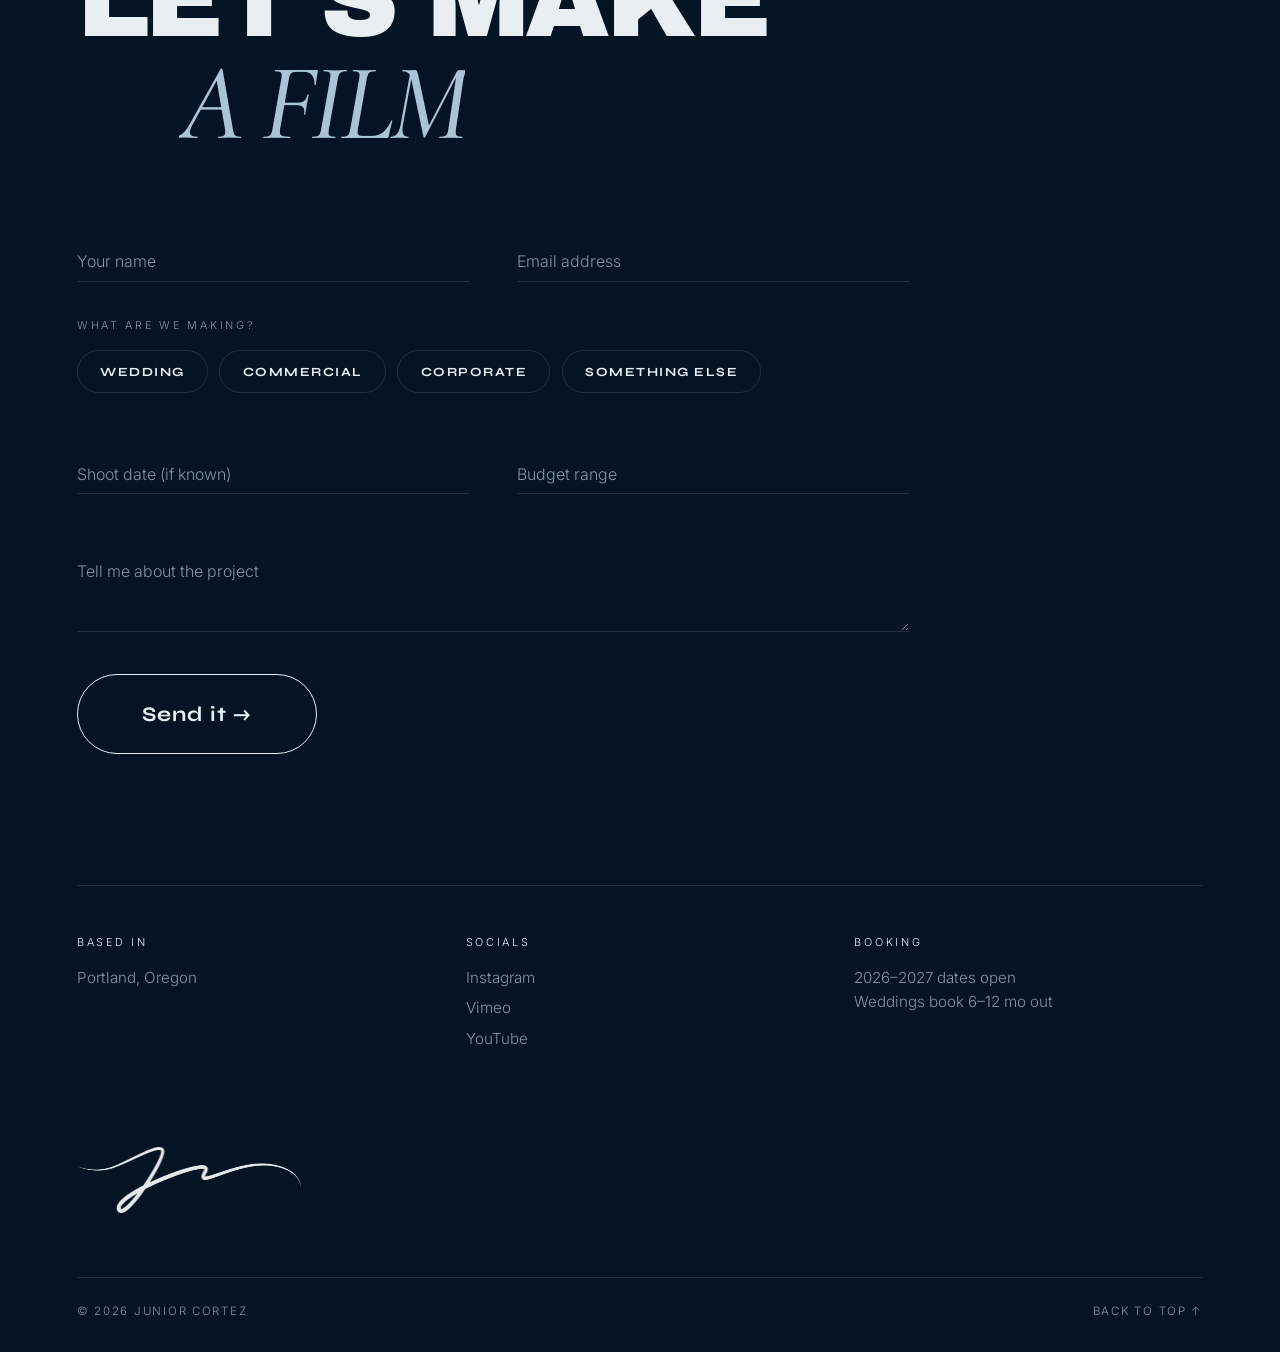
==== commit 240215c8: "Move Selected Work film gallery below Video Walkthroughs Reorders the real estate page so Films now " ====
--- a/index.html
+++ b/index.html
@@ -13,7 +13,7 @@
   <link rel="preconnect" href="https://fonts.gstatic.com" crossorigin />
   <link href="https://fonts.googleapis.com/css2?family=Archivo+Black&family=Syne:wght@400..800&family=Inter:wght@300;400;500&family=Cormorant+Garamond:ital,wght@1,400;1,500&display=swap" rel="stylesheet" />
 
-  <link rel="stylesheet" href="css/style.css?v=20" />
+  <link rel="stylesheet" href="css/style.css?v=21" />
 </head>
 <body data-theme="dark">
 
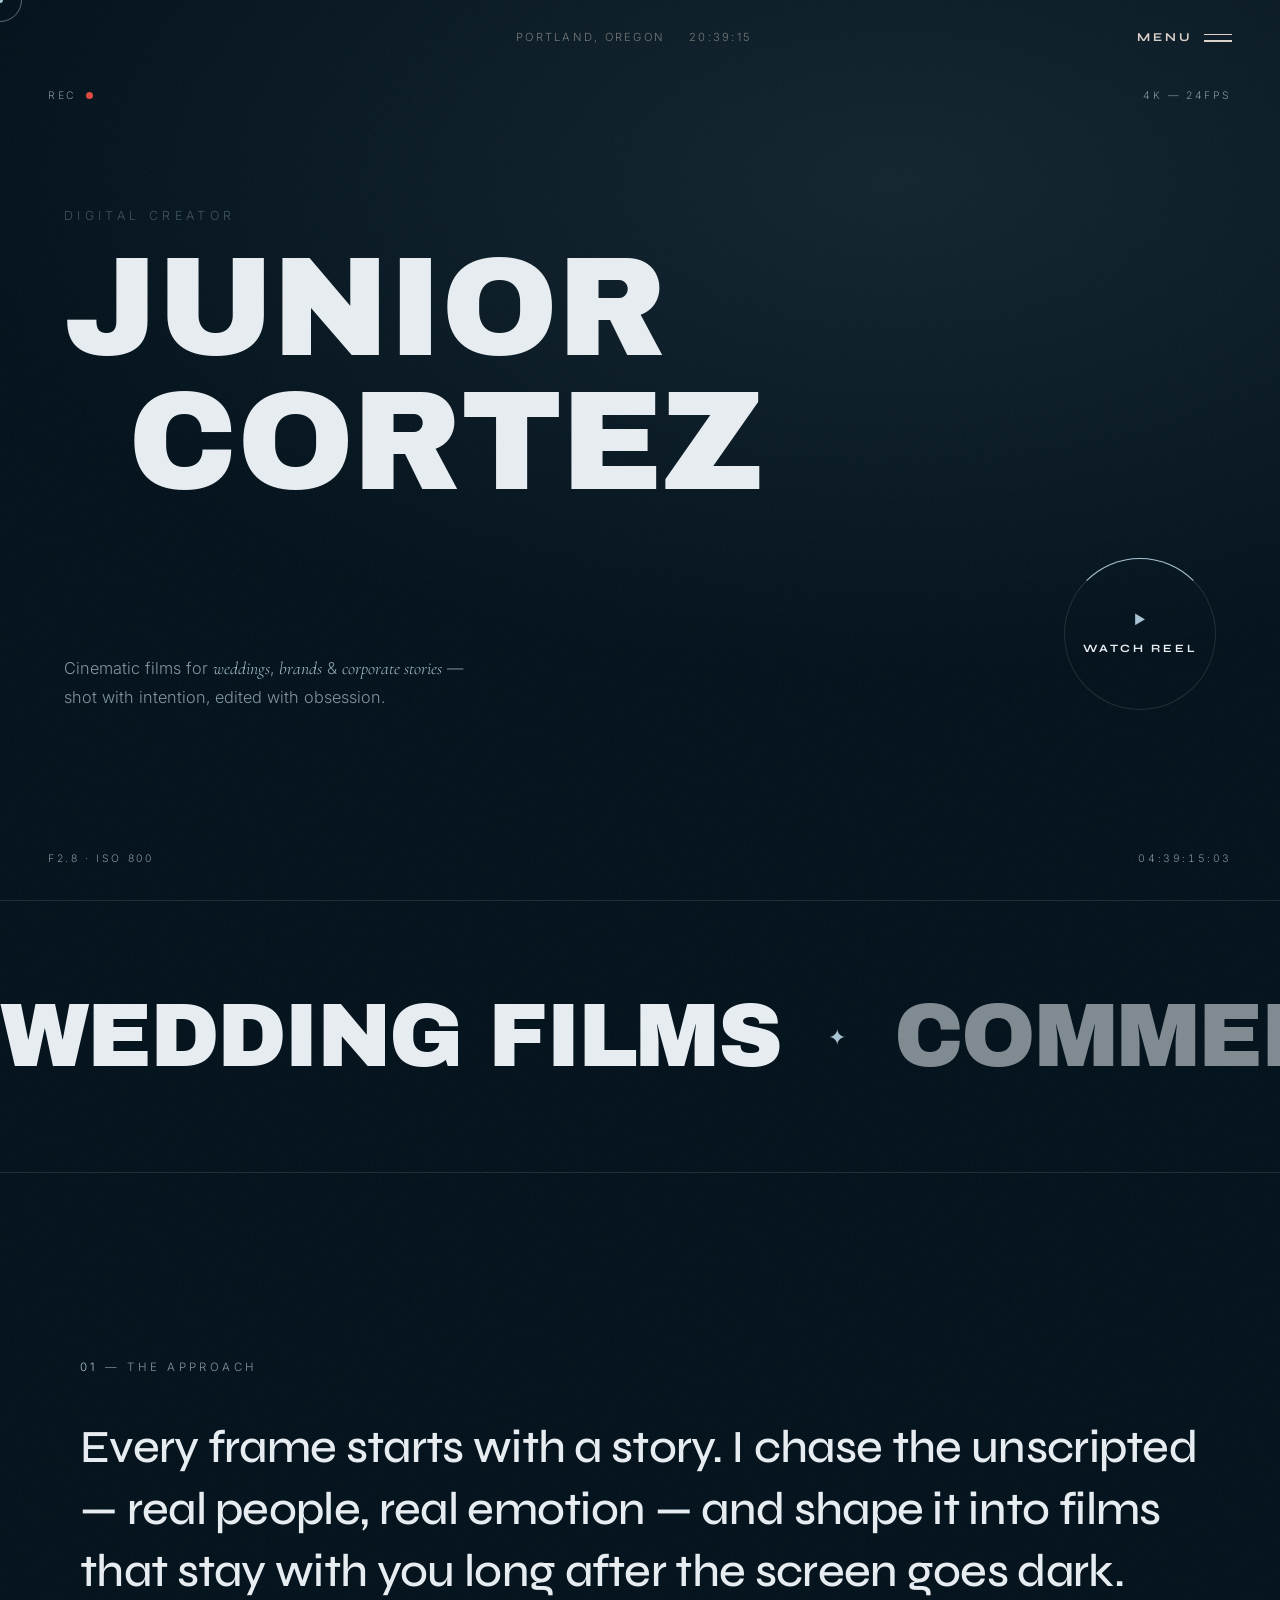
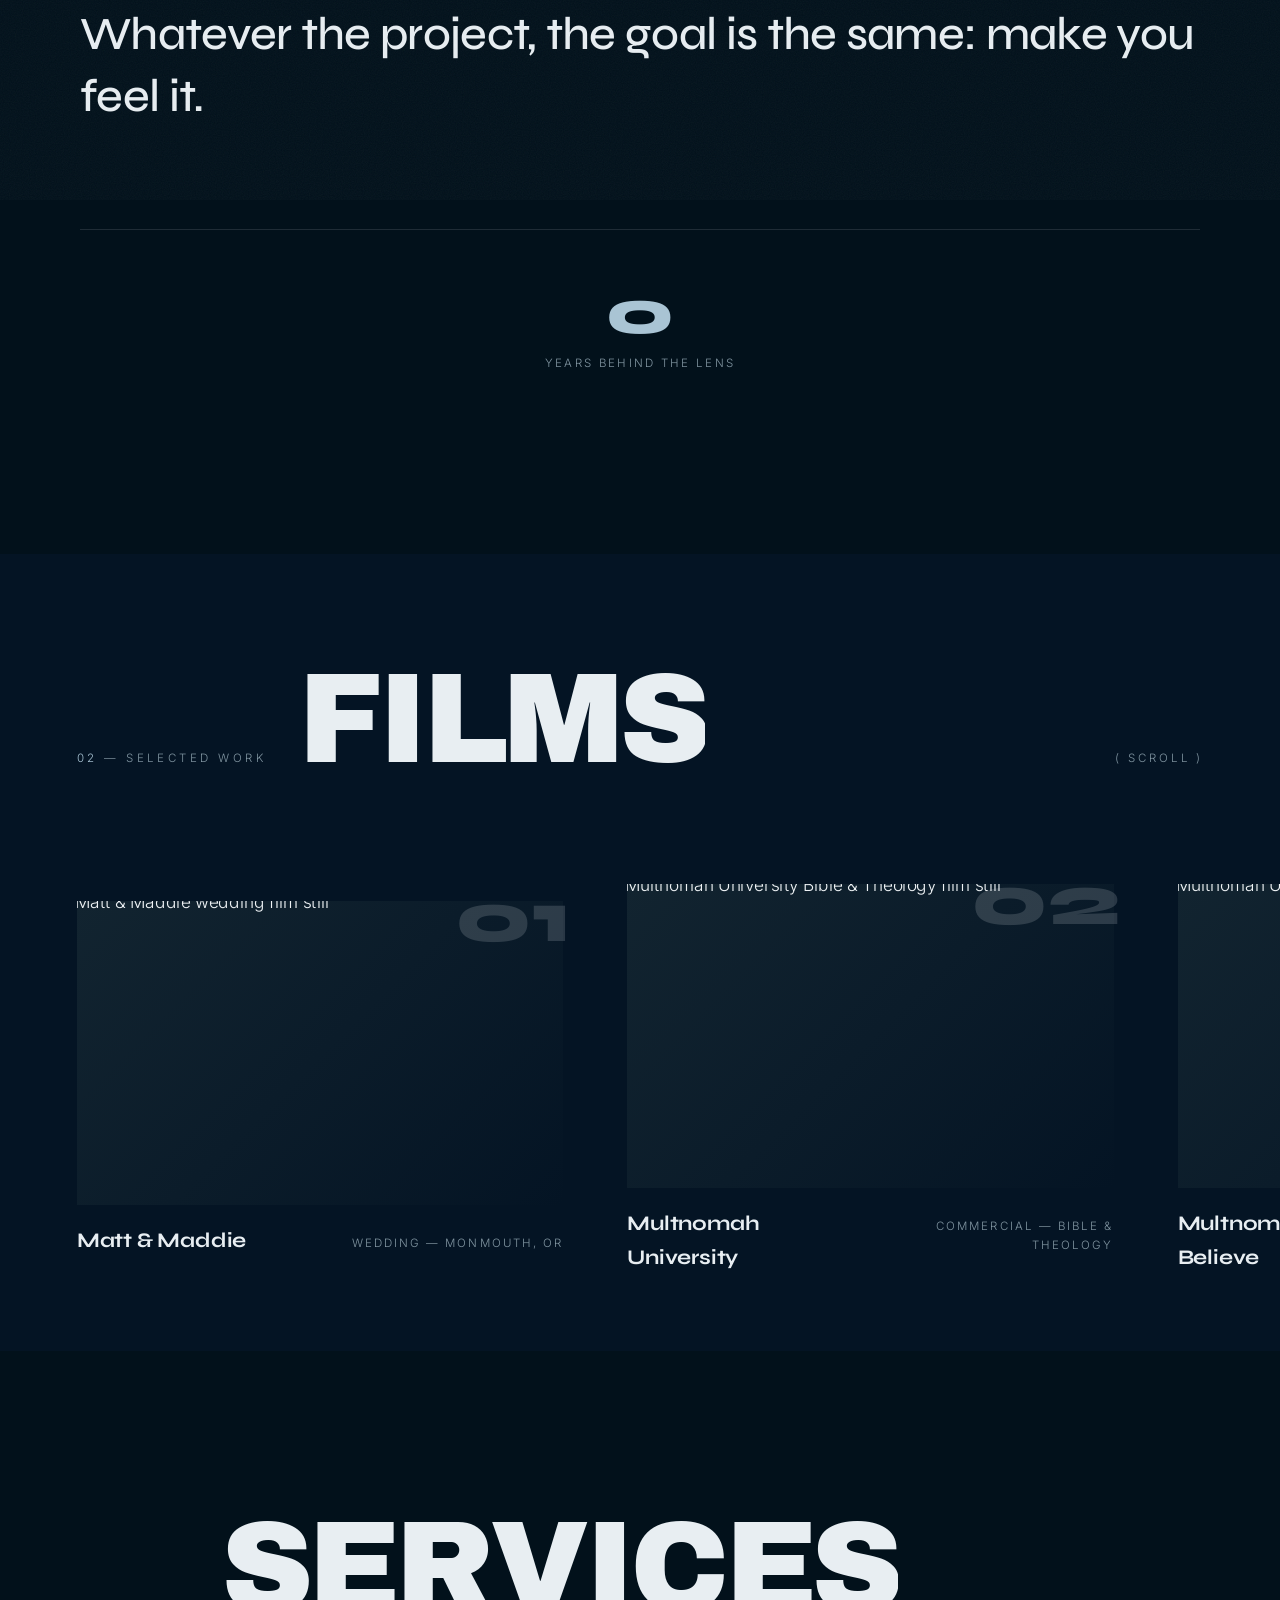
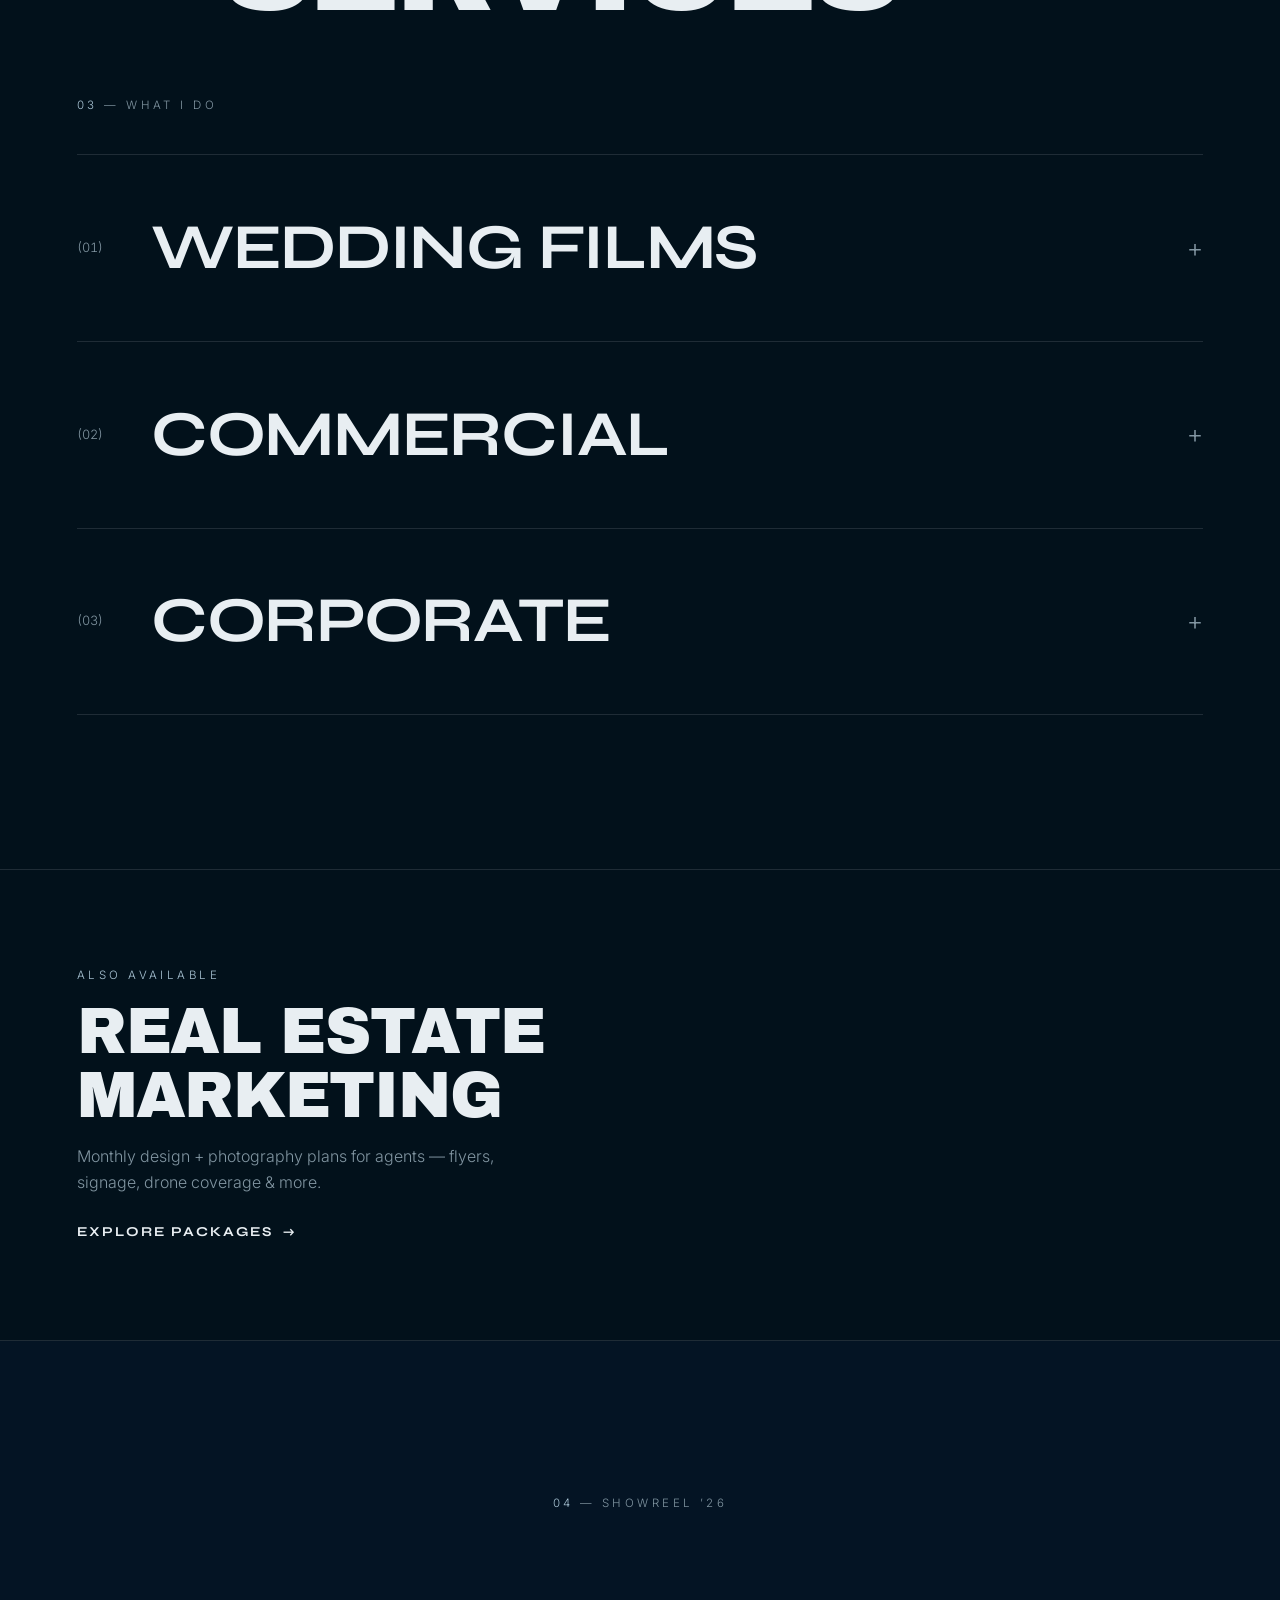
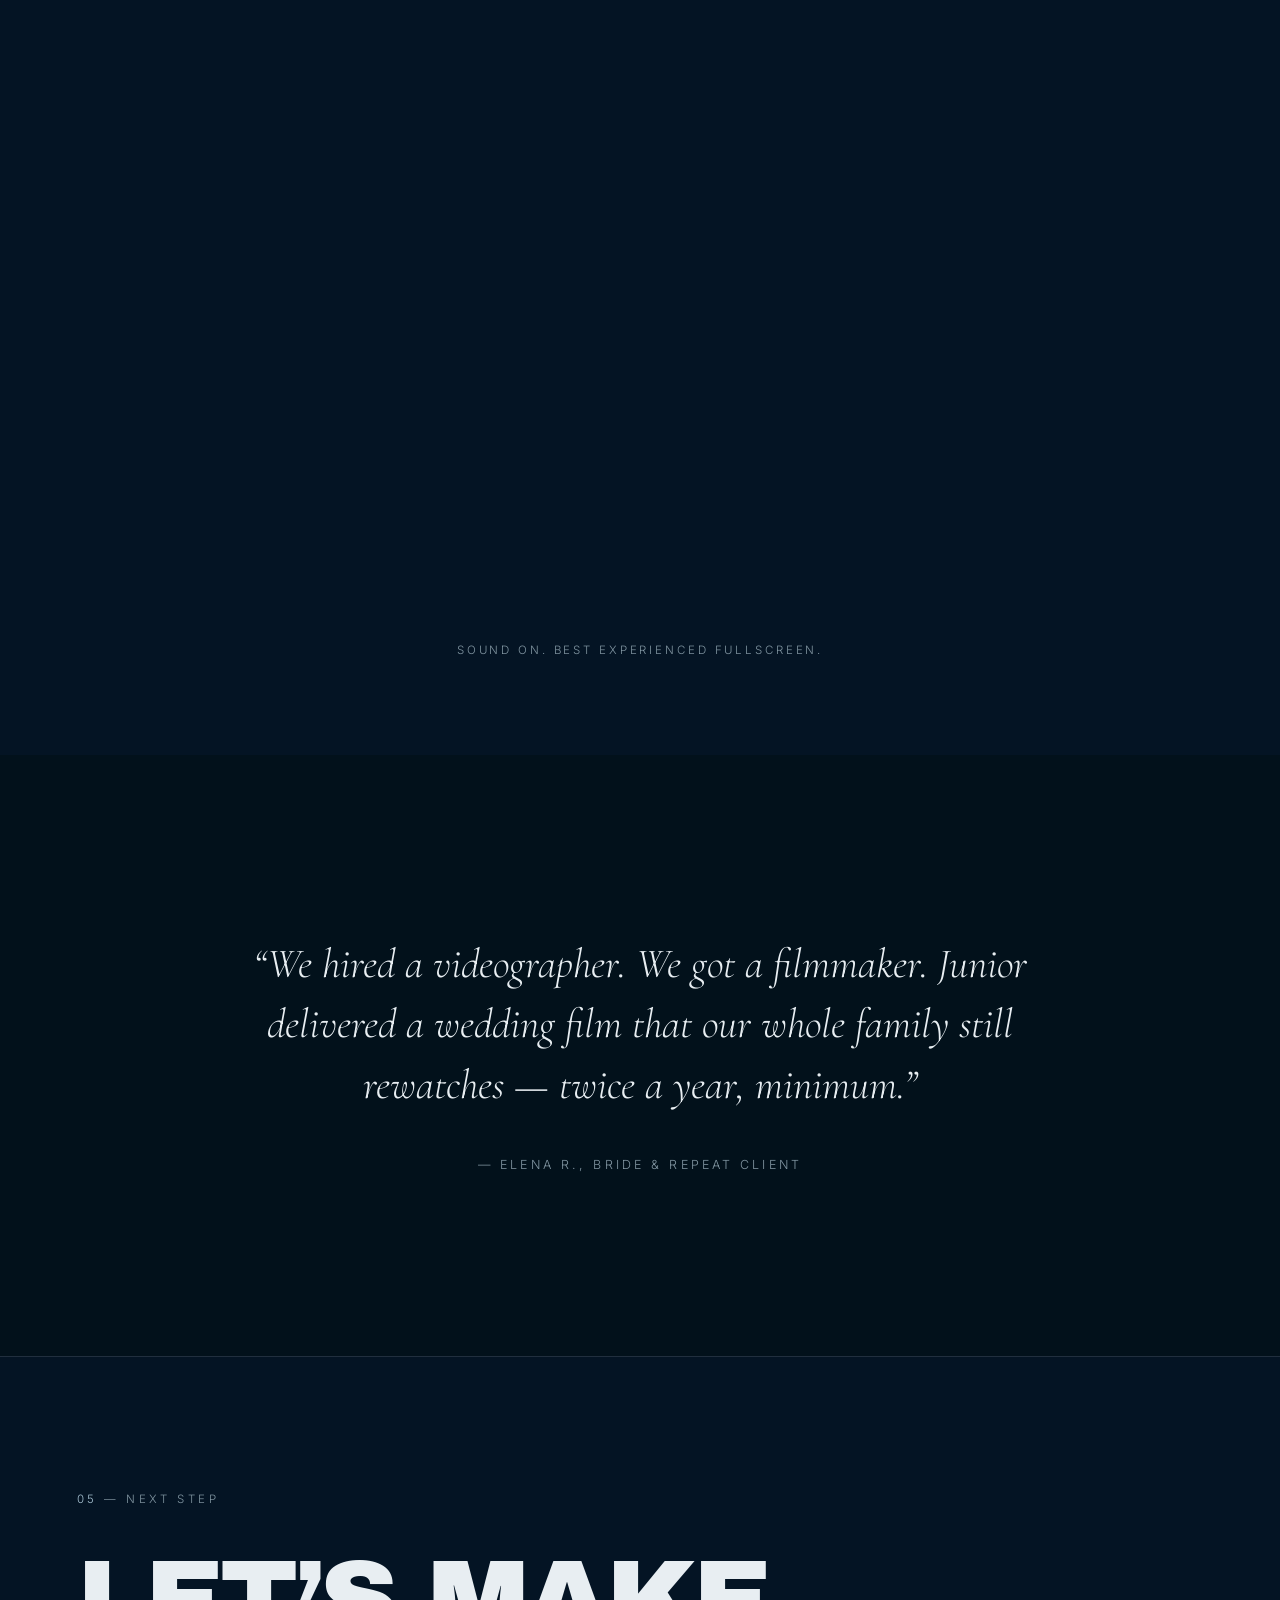
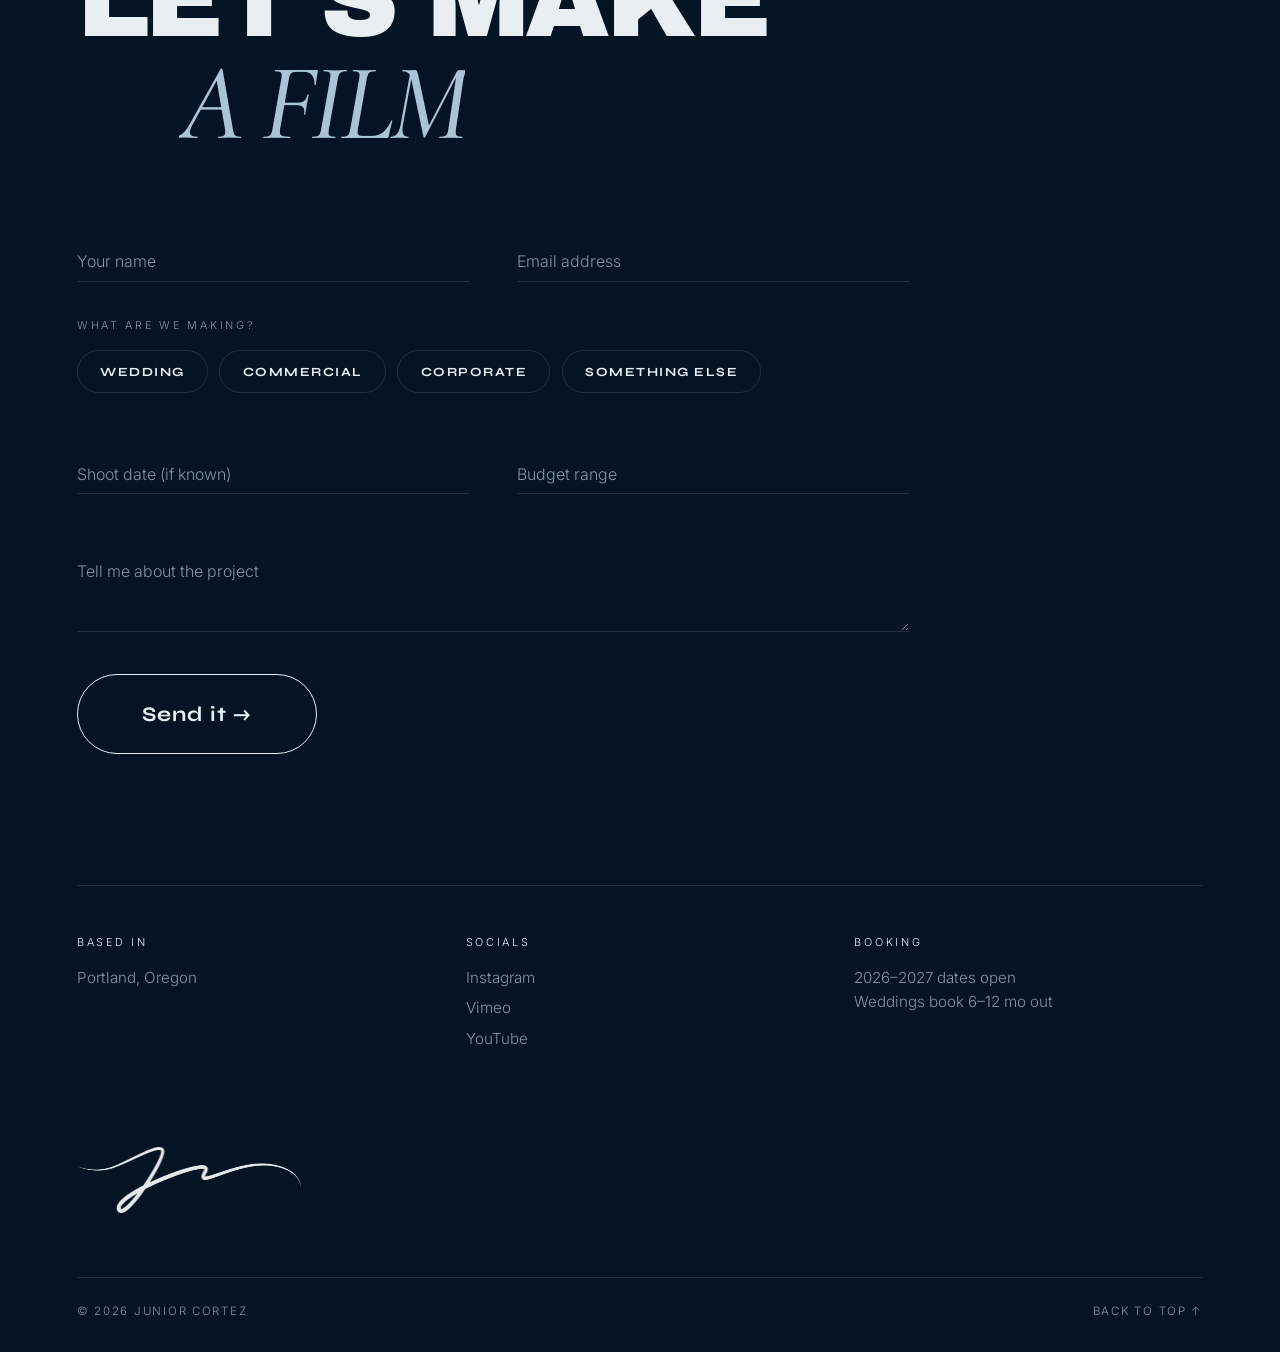
==== commit 22f498f1: "Replace film carousel with a single looping featured video Swaps the "Selected Work" film gallery fo" ====
--- a/index.html
+++ b/index.html
@@ -13,7 +13,7 @@
   <link rel="preconnect" href="https://fonts.gstatic.com" crossorigin />
   <link href="https://fonts.googleapis.com/css2?family=Archivo+Black&family=Syne:wght@400..800&family=Inter:wght@300;400;500&family=Cormorant+Garamond:ital,wght@1,400;1,500&display=swap" rel="stylesheet" />
 
-  <link rel="stylesheet" href="css/style.css?v=21" />
+  <link rel="stylesheet" href="css/style.css?v=22" />
 </head>
 <body data-theme="dark">
 
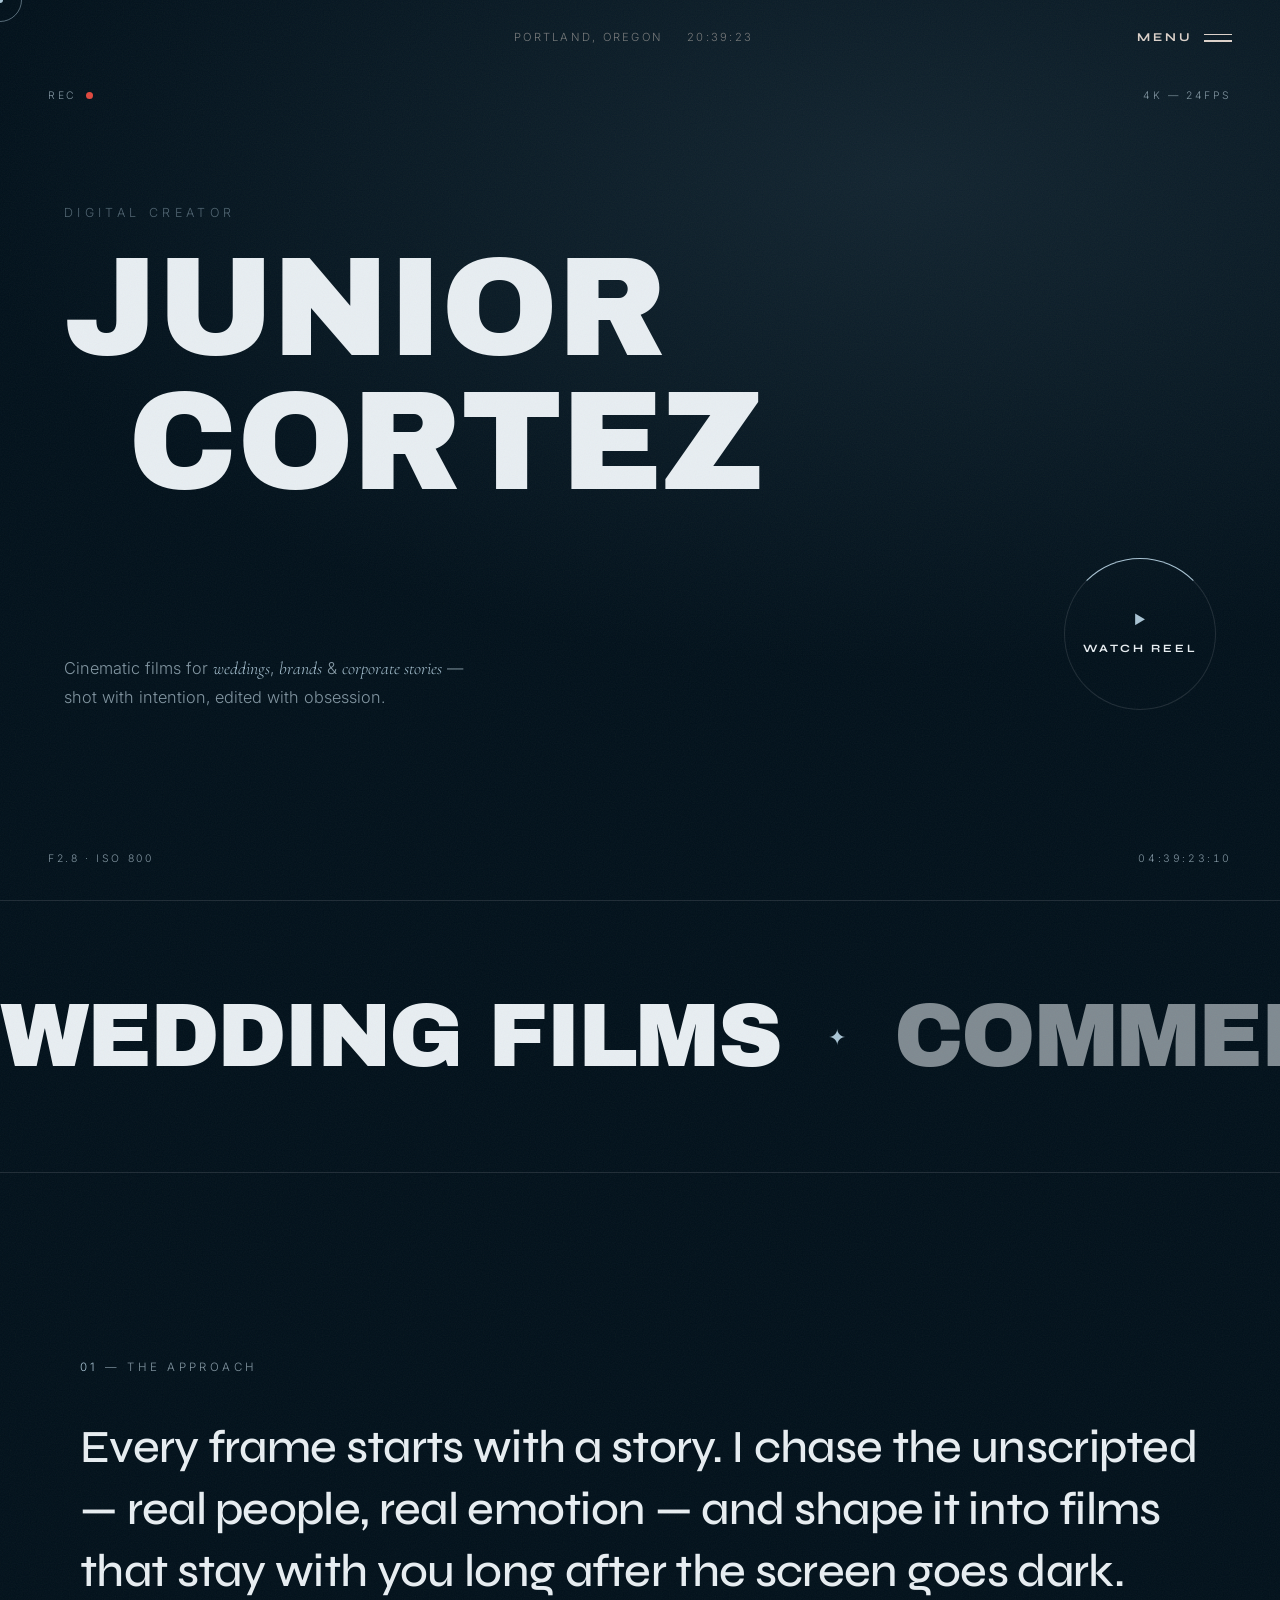
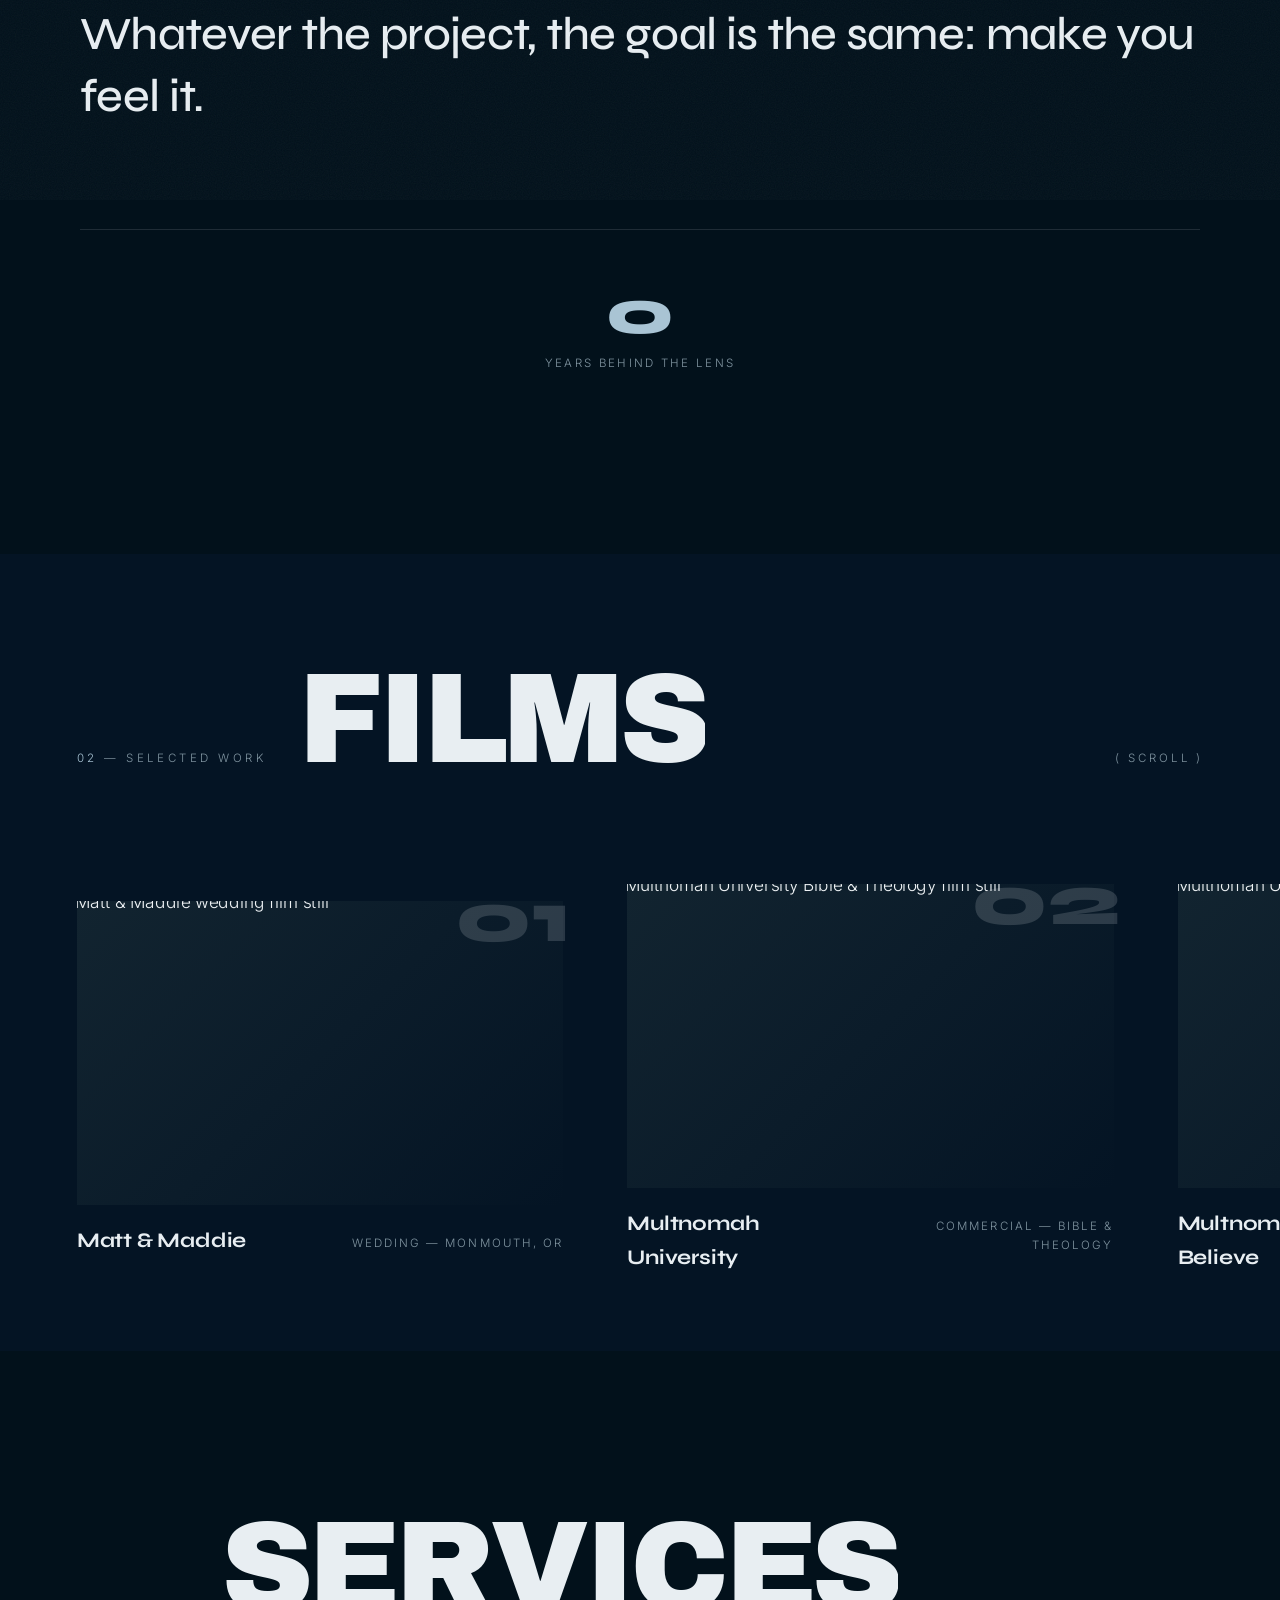
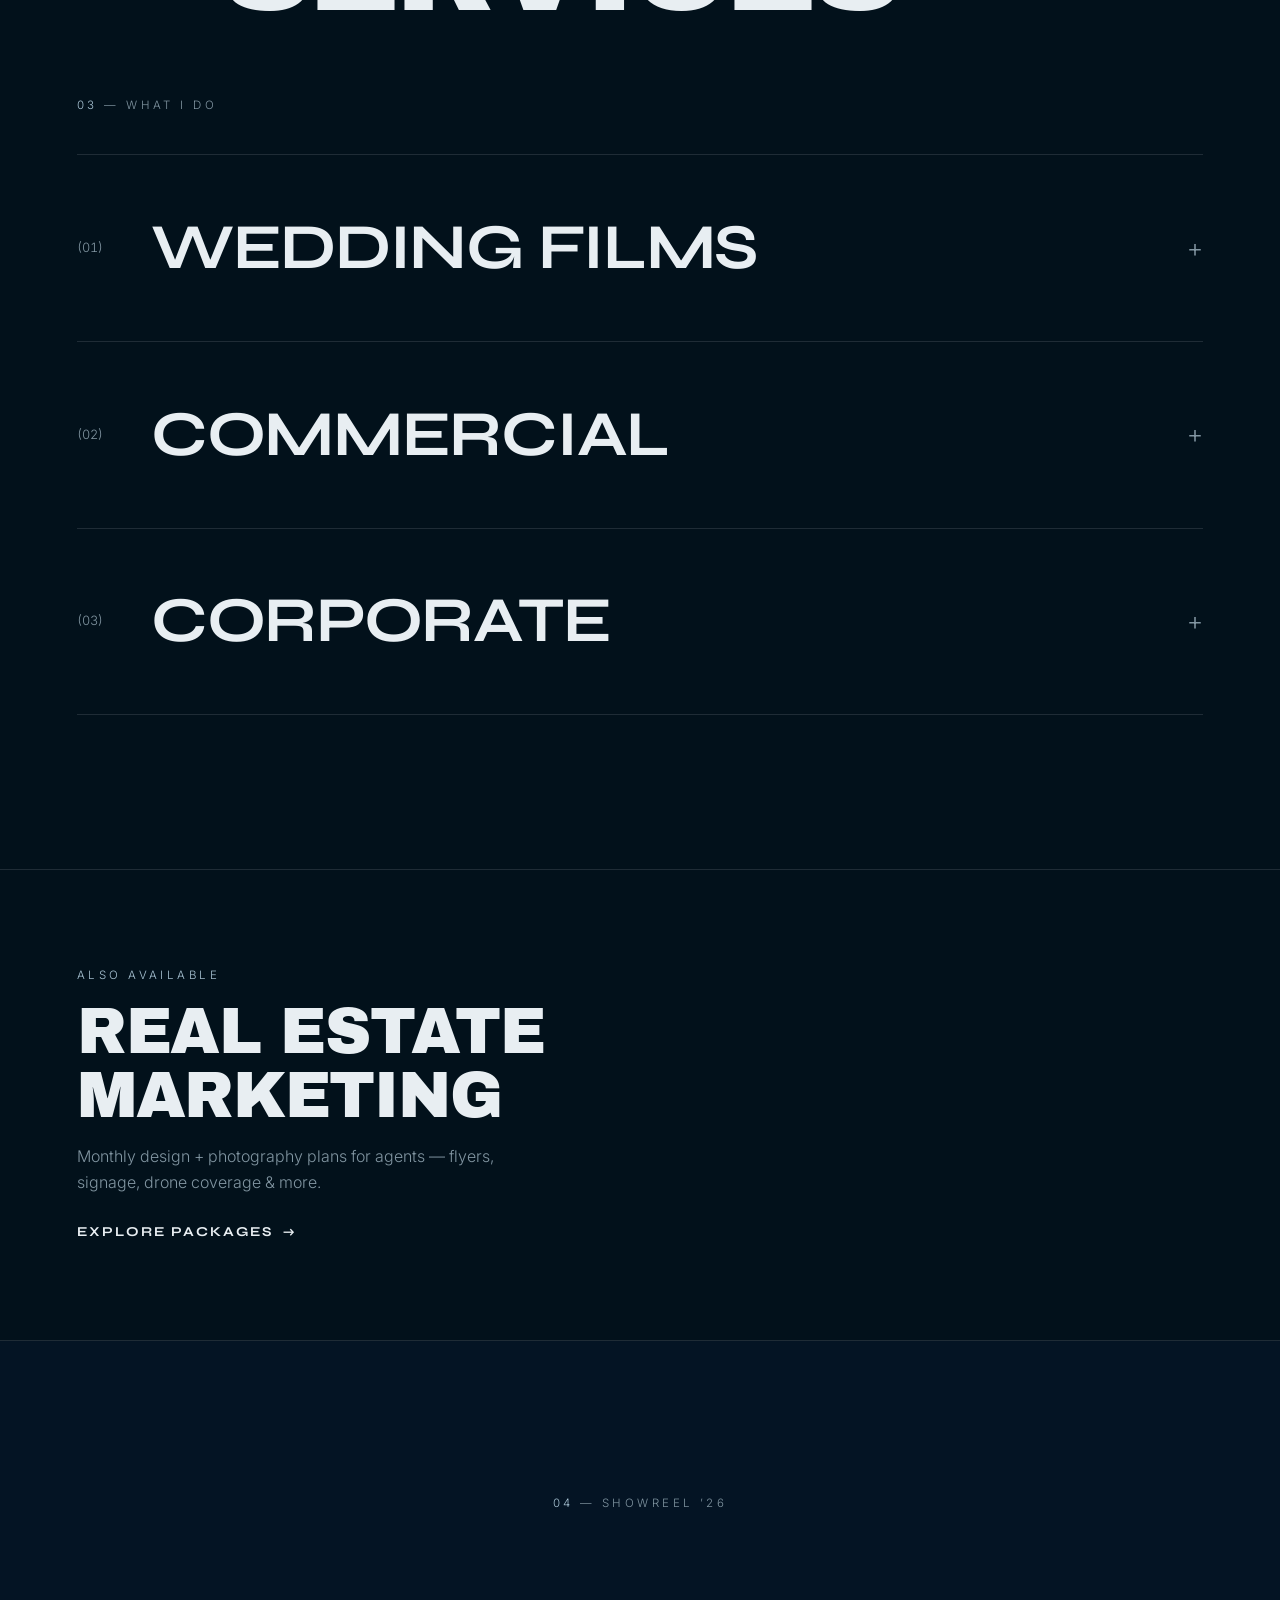
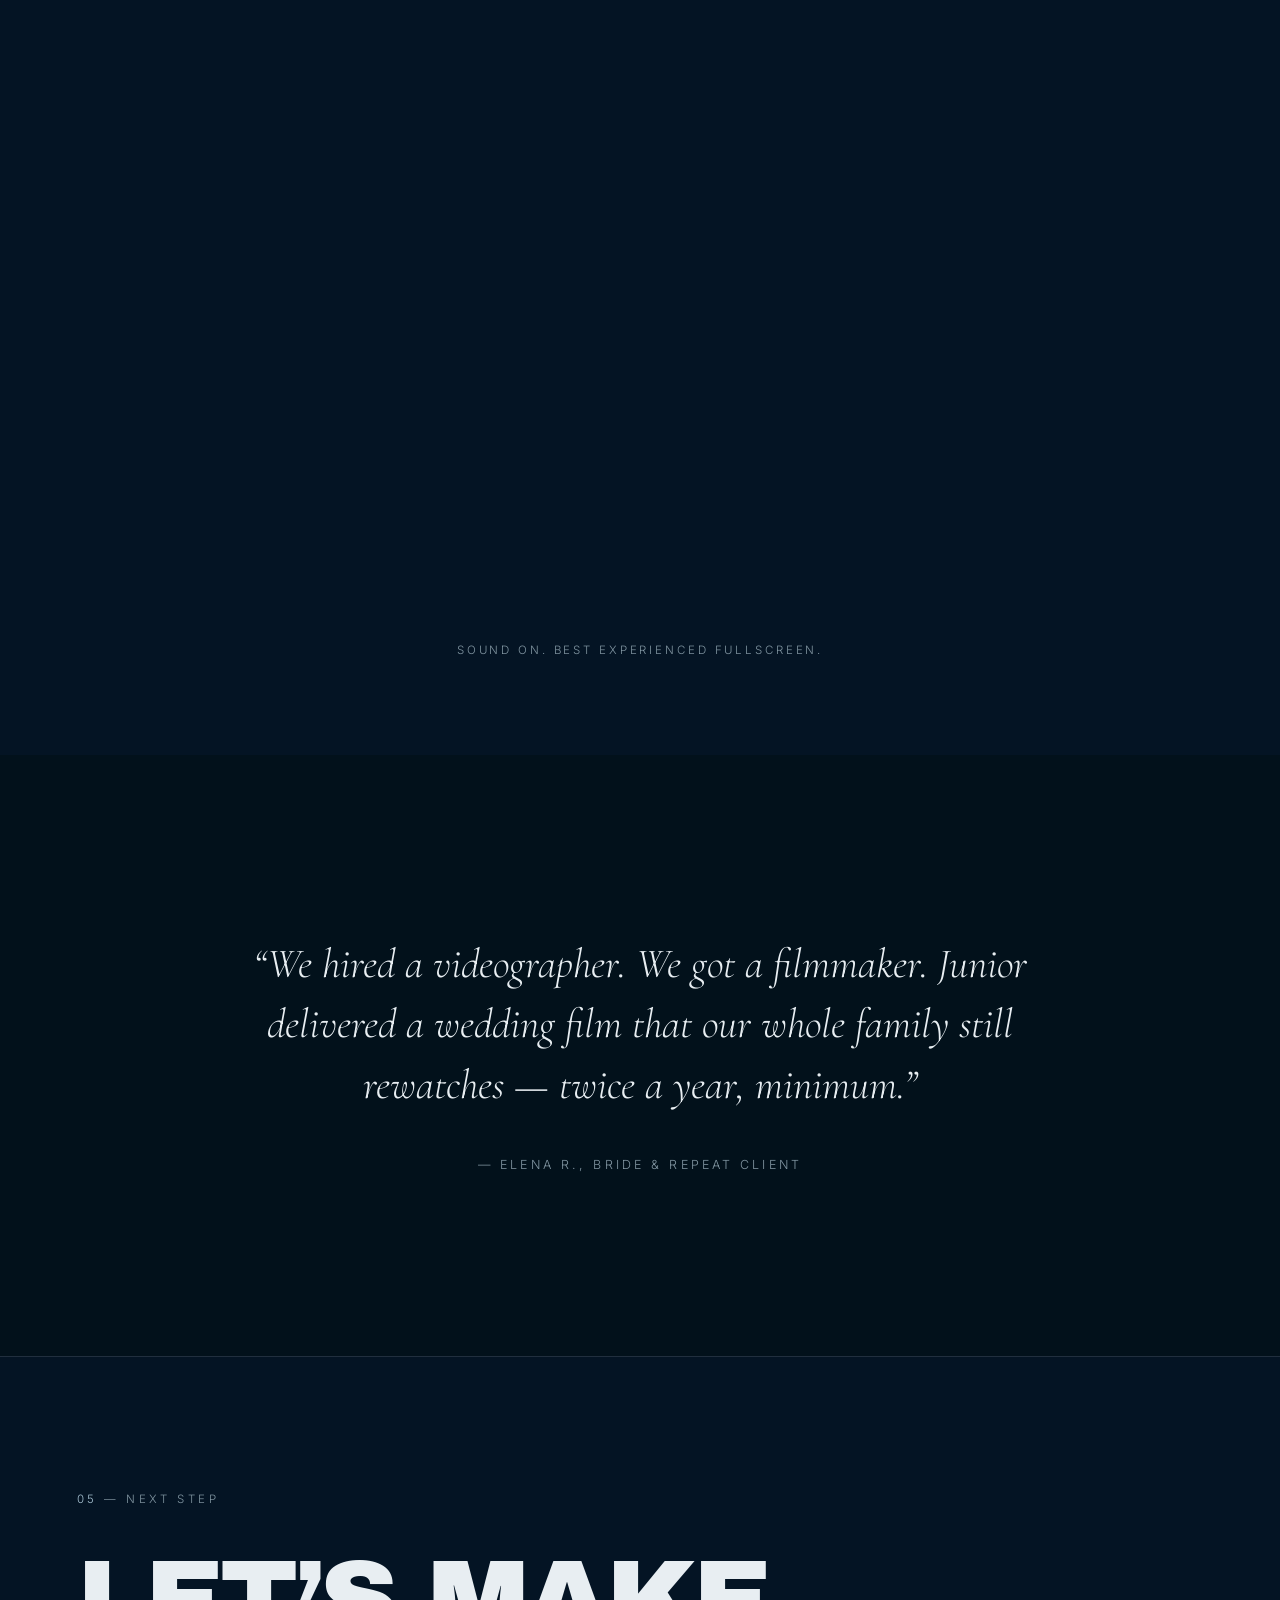
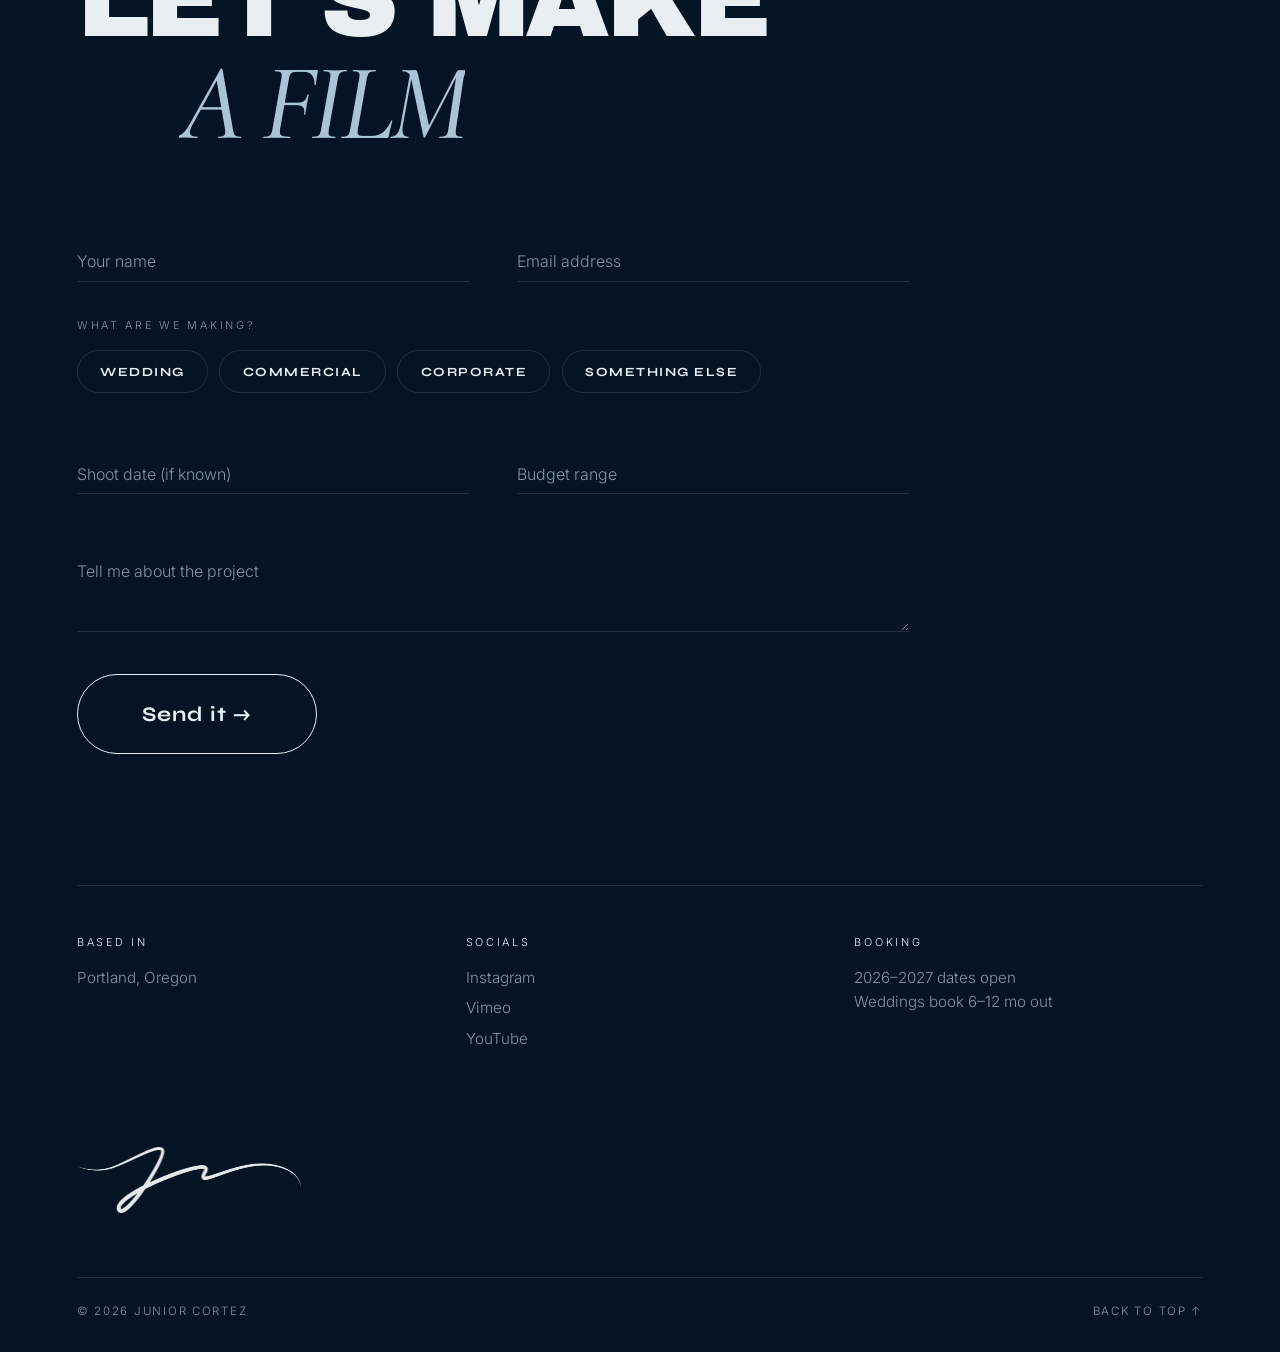
==== commit 3036870e: "Add photography service-area disclaimer to the Creative package Small italic note in the bottom-righ" ====
--- a/index.html
+++ b/index.html
@@ -13,7 +13,7 @@
   <link rel="preconnect" href="https://fonts.gstatic.com" crossorigin />
   <link href="https://fonts.googleapis.com/css2?family=Archivo+Black&family=Syne:wght@400..800&family=Inter:wght@300;400;500&family=Cormorant+Garamond:ital,wght@1,400;1,500&display=swap" rel="stylesheet" />
 
-  <link rel="stylesheet" href="css/style.css?v=22" />
+  <link rel="stylesheet" href="css/style.css?v=23" />
 </head>
 <body data-theme="dark">
 
--- a/css/style.css
+++ b/css/style.css
@@ -1325,6 +1325,16 @@
 
 .pricing-card__cta { align-self: flex-start; padding: 1rem clamp(1.6rem, 3vw, 2.2rem); font-size: 0.85rem; }
 
+.pricing-card__disclaimer {
+  align-self: flex-end;
+  max-width: 14rem;
+  font-size: 0.68rem;
+  font-style: italic;
+  line-height: 1.4;
+  text-align: right;
+  color: var(--ink-dim);
+}
+
 /* --- video (own hero, per-project) --- */
 .re-video-hero {
   position: relative;
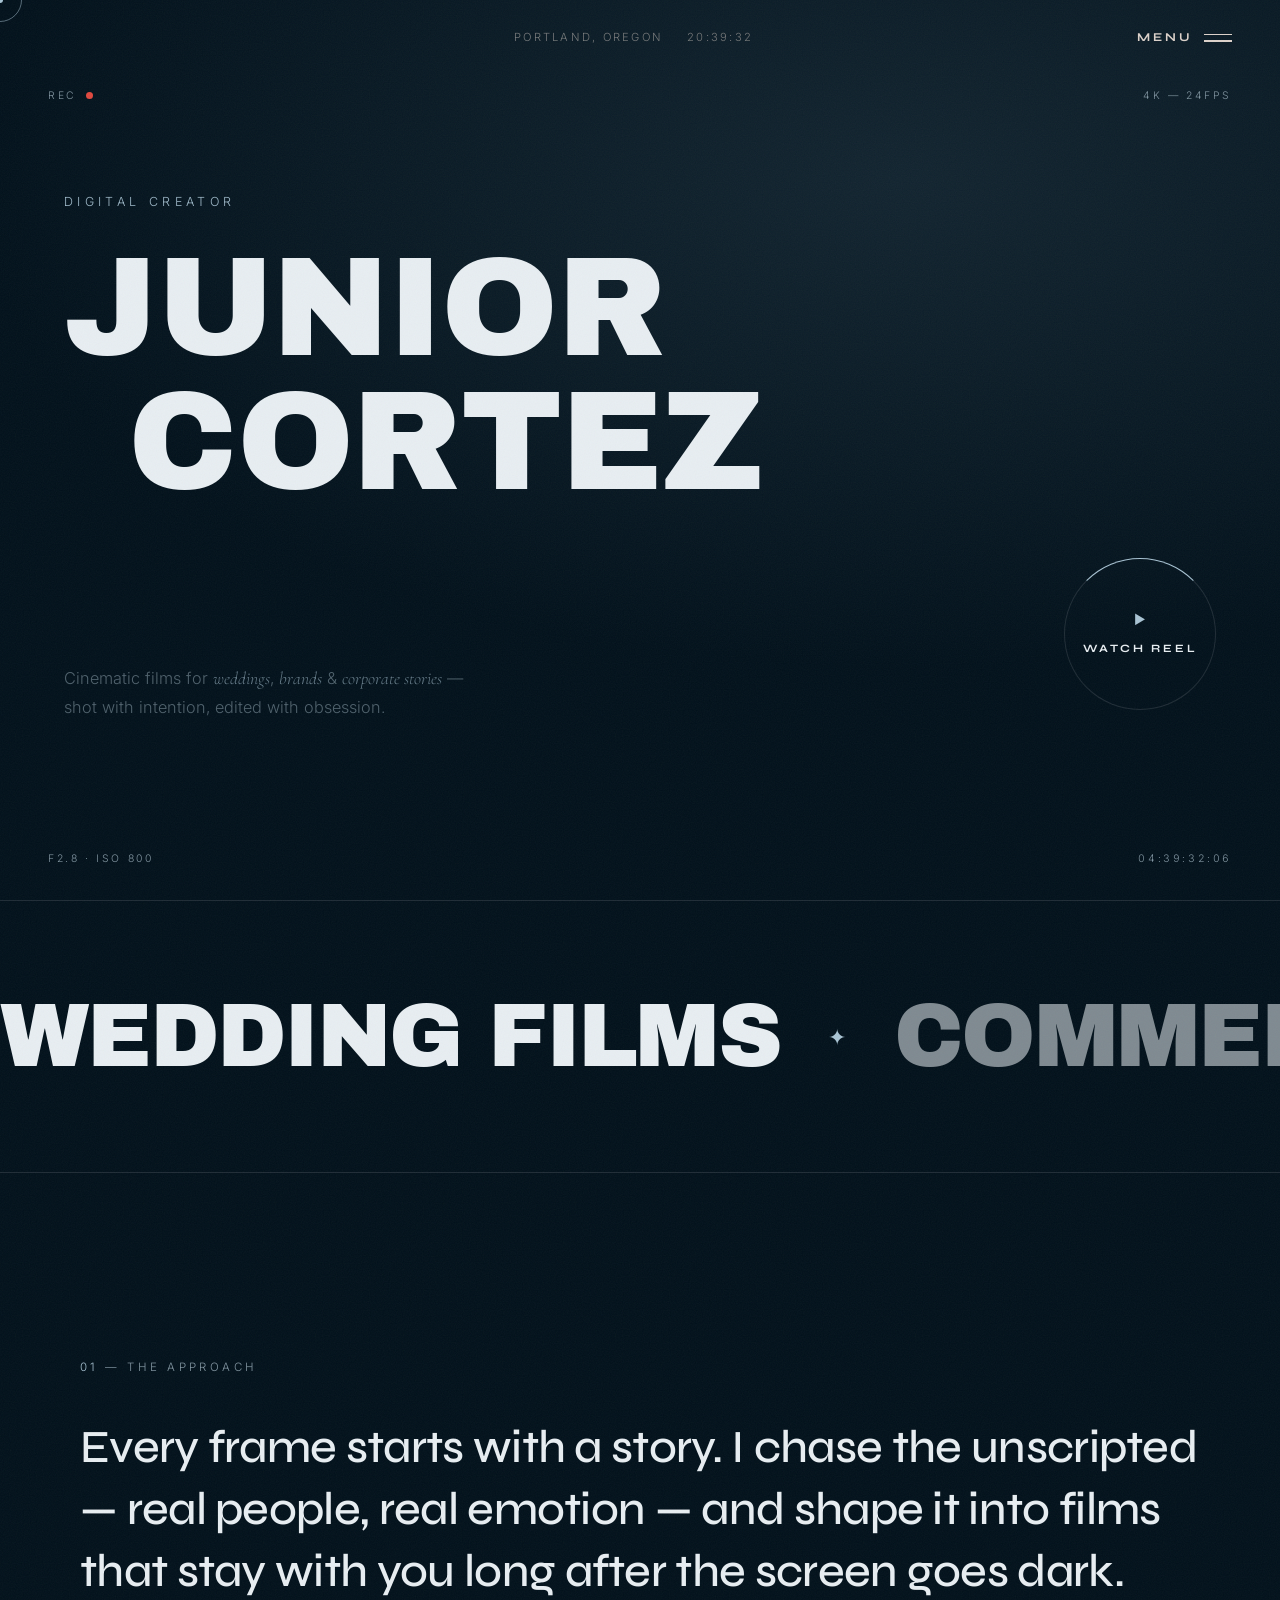
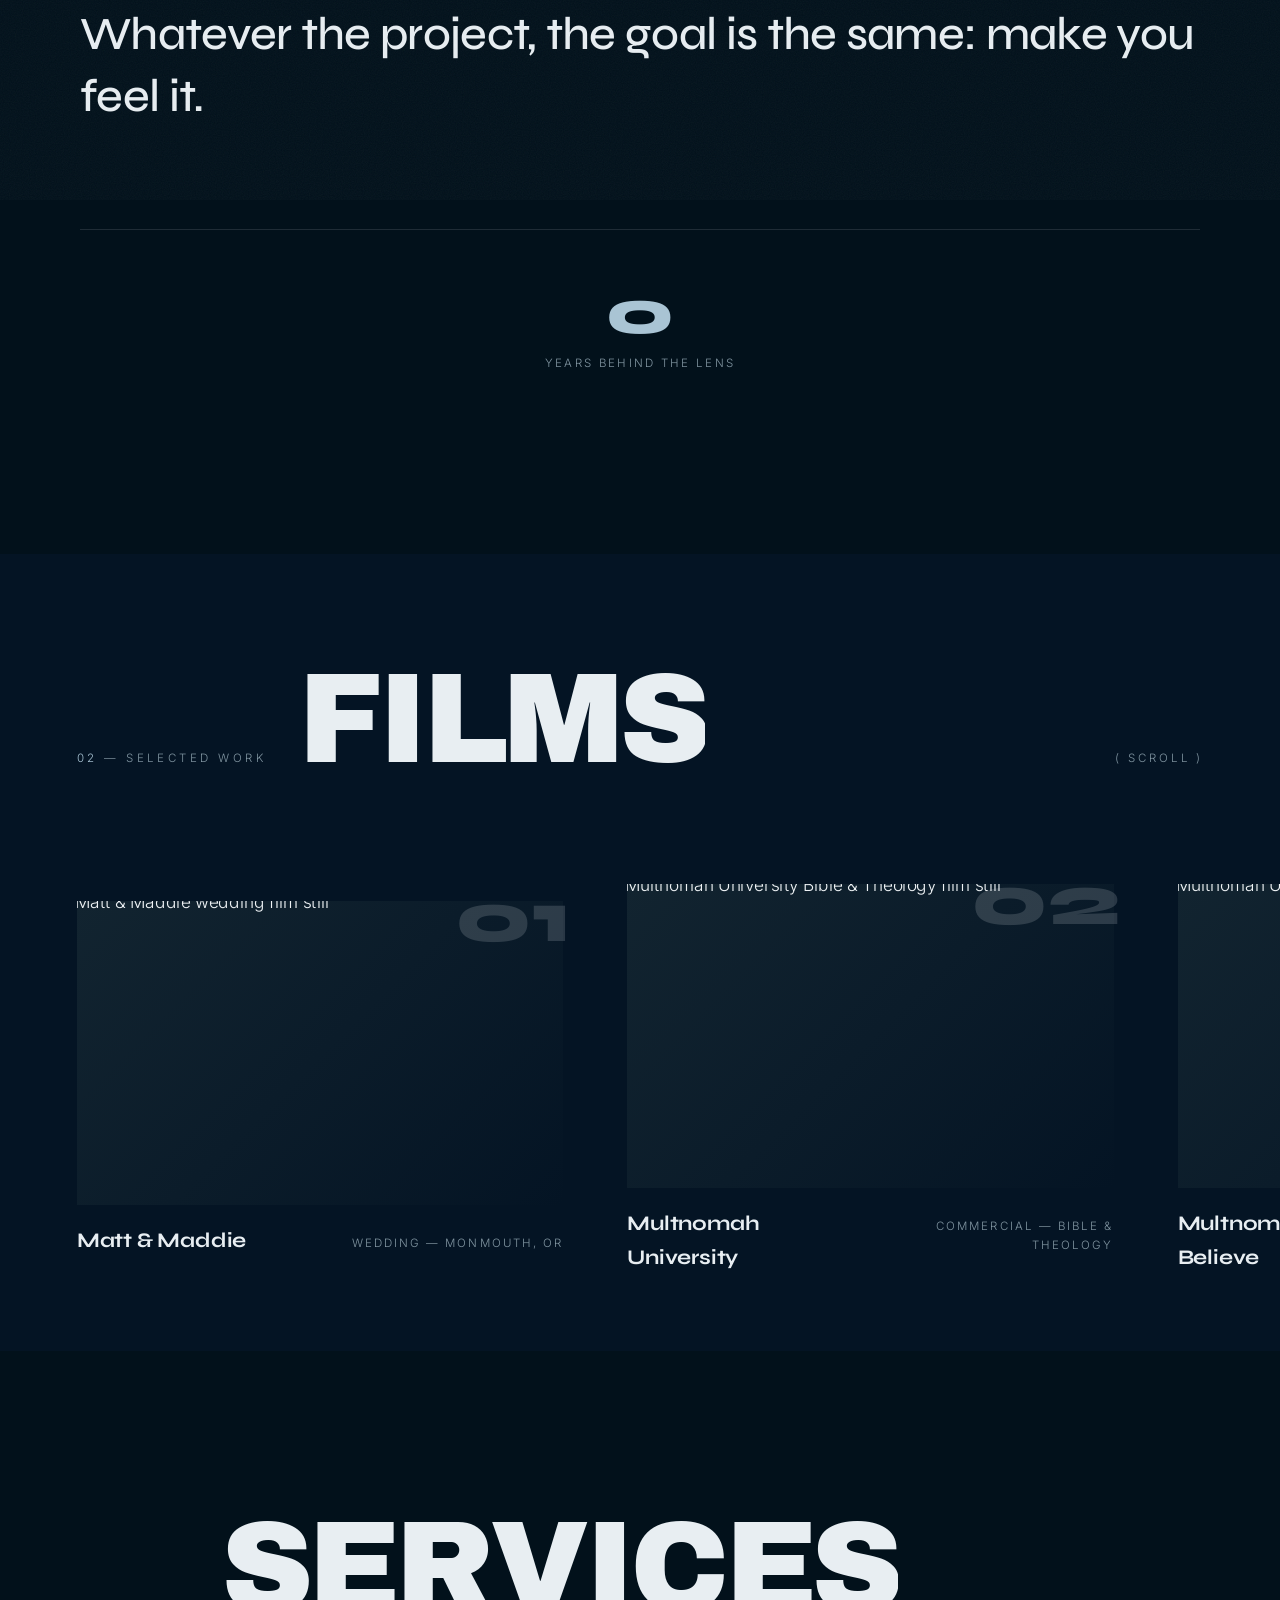
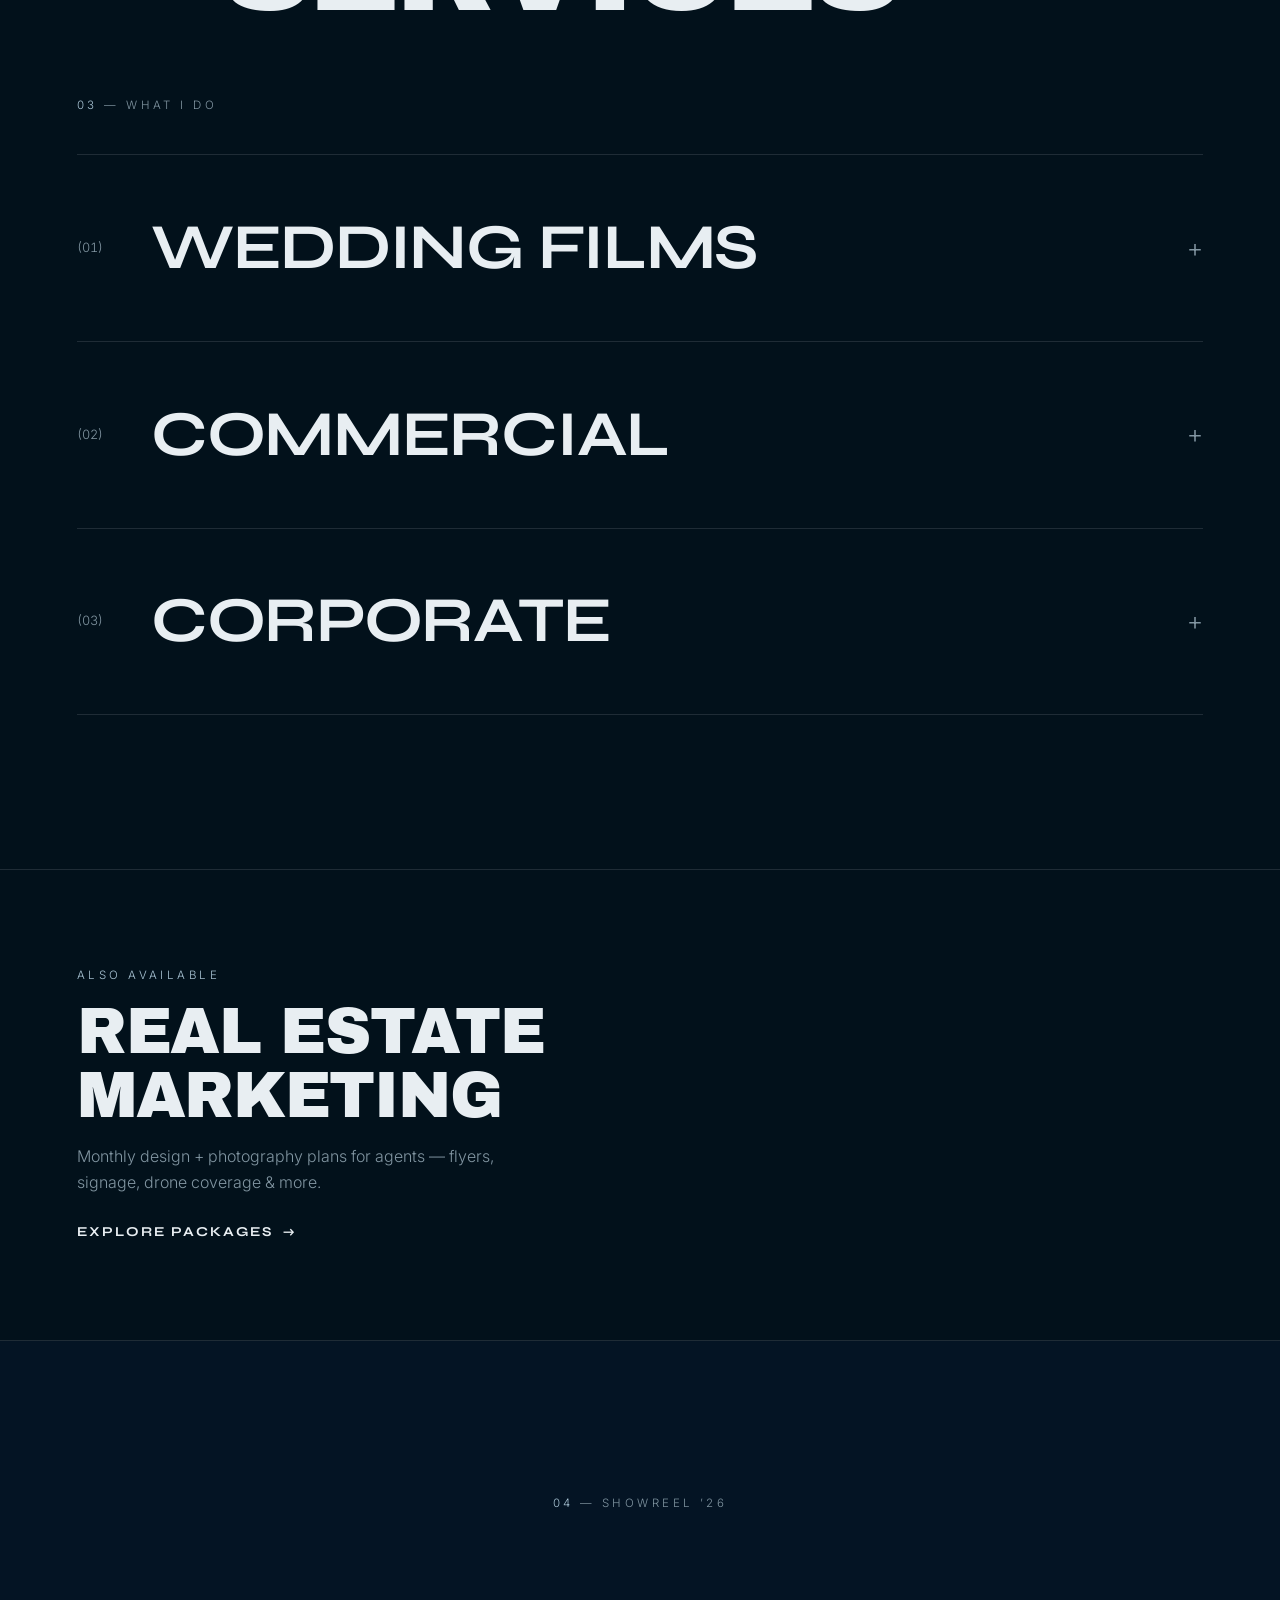
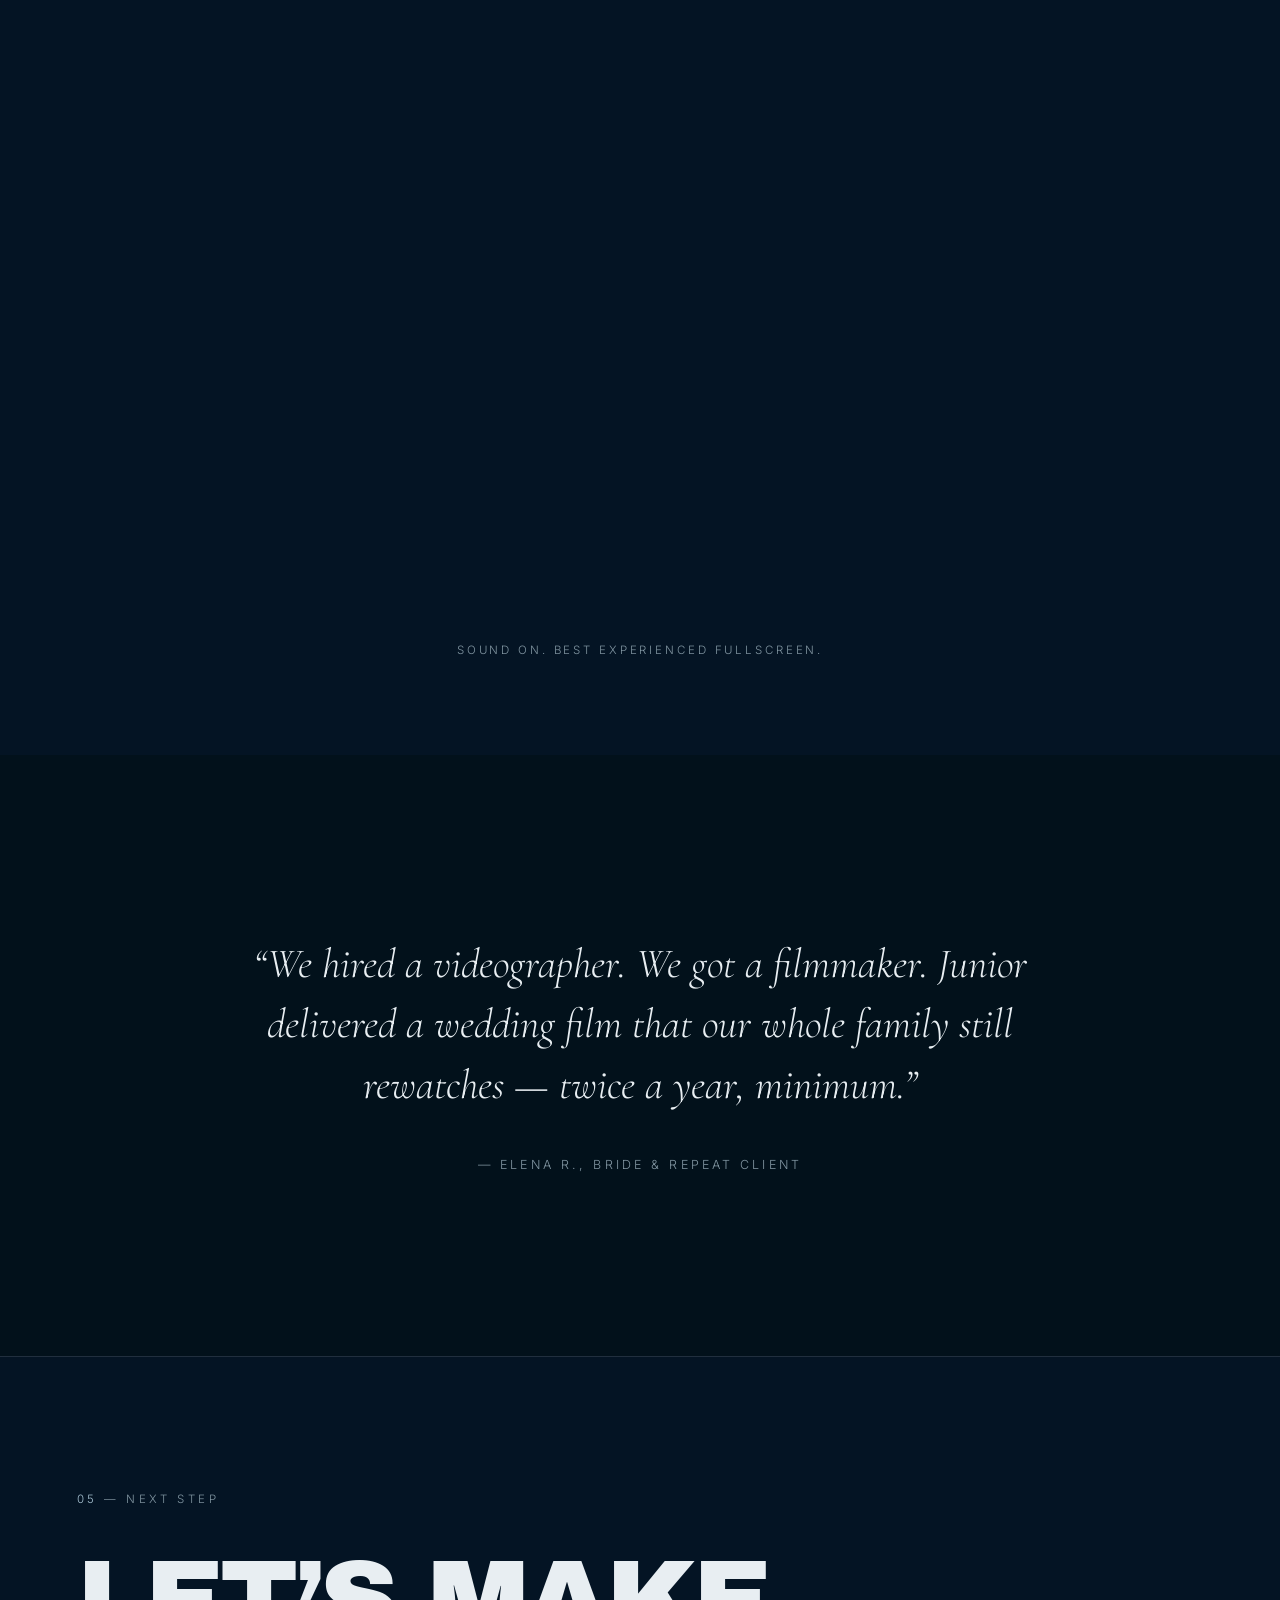
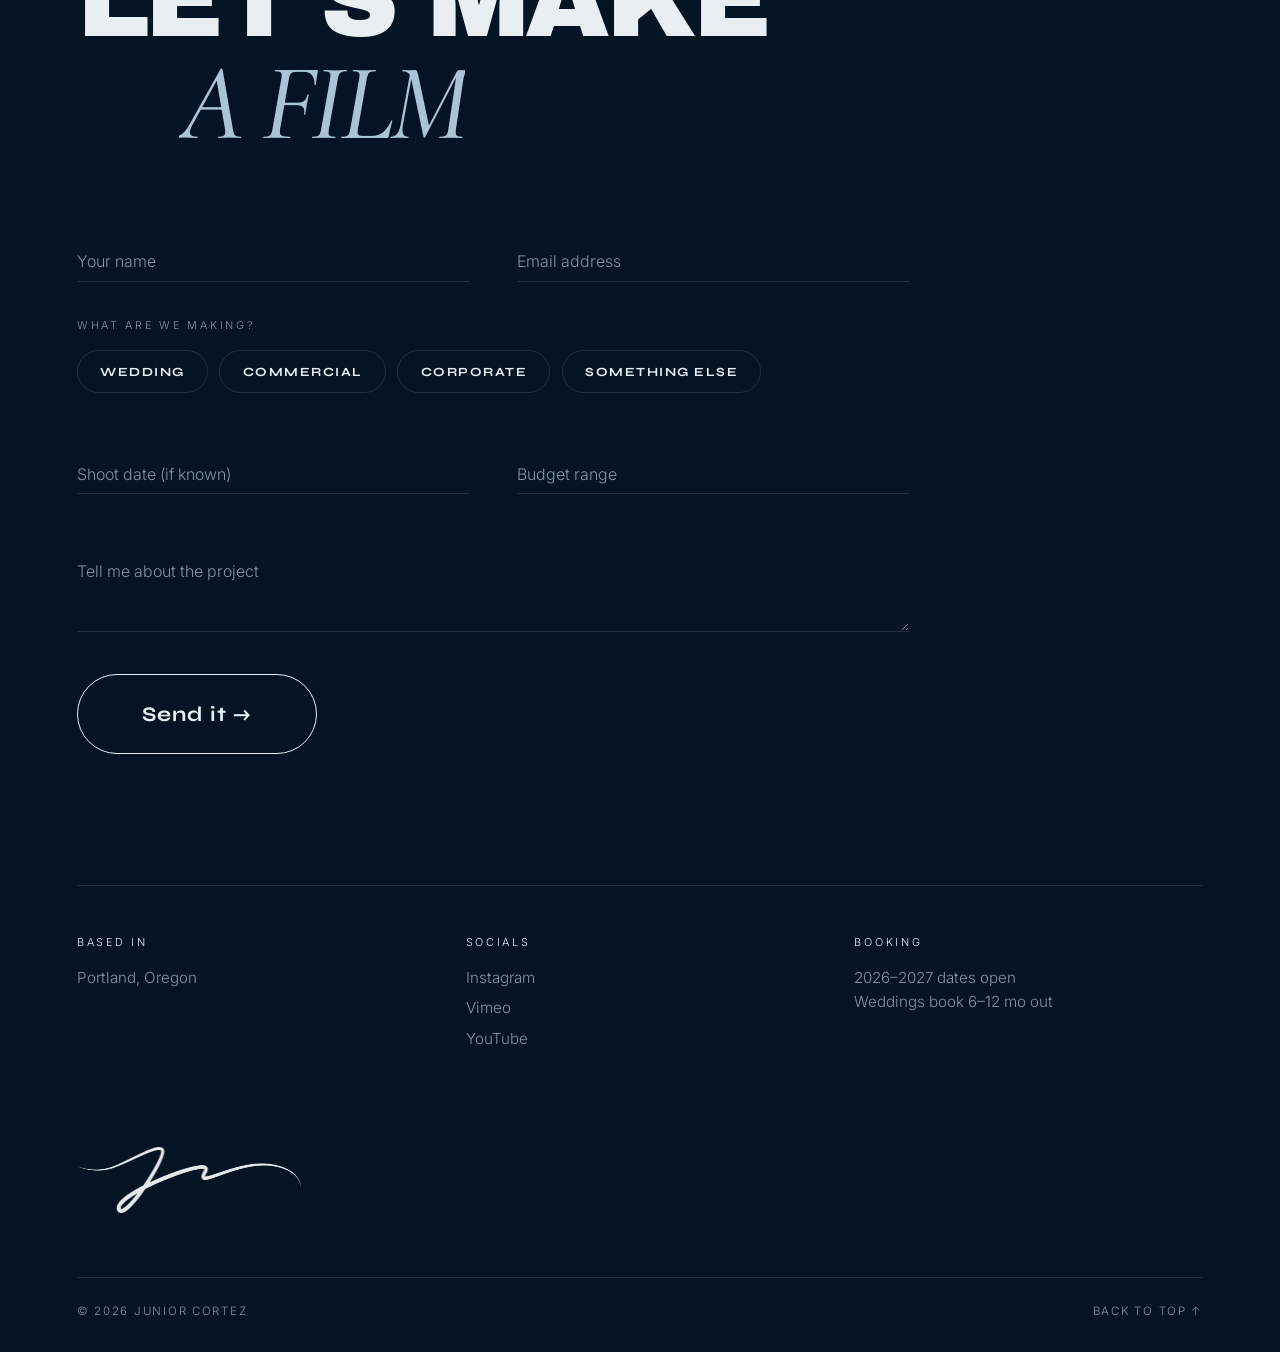
==== commit 07012460: "Add Book Now CTA and fixed price to Standard Walkthrough Wires the video tier's Stripe Payment Link " ====
--- a/index.html
+++ b/index.html
@@ -13,7 +13,7 @@
   <link rel="preconnect" href="https://fonts.gstatic.com" crossorigin />
   <link href="https://fonts.googleapis.com/css2?family=Archivo+Black&family=Syne:wght@400..800&family=Inter:wght@300;400;500&family=Cormorant+Garamond:ital,wght@1,400;1,500&display=swap" rel="stylesheet" />
 
-  <link rel="stylesheet" href="css/style.css?v=23" />
+  <link rel="stylesheet" href="css/style.css?v=24" />
 </head>
 <body data-theme="dark">
 
--- a/css/style.css
+++ b/css/style.css
@@ -1398,6 +1398,12 @@
 }
 .video-tier__list li { padding: 0.3rem 0; }
 .video-tier__list li::before { content: "— "; color: var(--accent); }
+.video-tier__cta {
+  display: inline-block;
+  margin-top: 1.6rem;
+  padding: 0.9rem clamp(1.6rem, 3vw, 2.2rem);
+  font-size: 0.85rem;
+}
 
 /* --- process --- */
 .re-process { padding: clamp(5rem, 10vw, 8rem) clamp(1.5rem, 6vw, 6rem); }
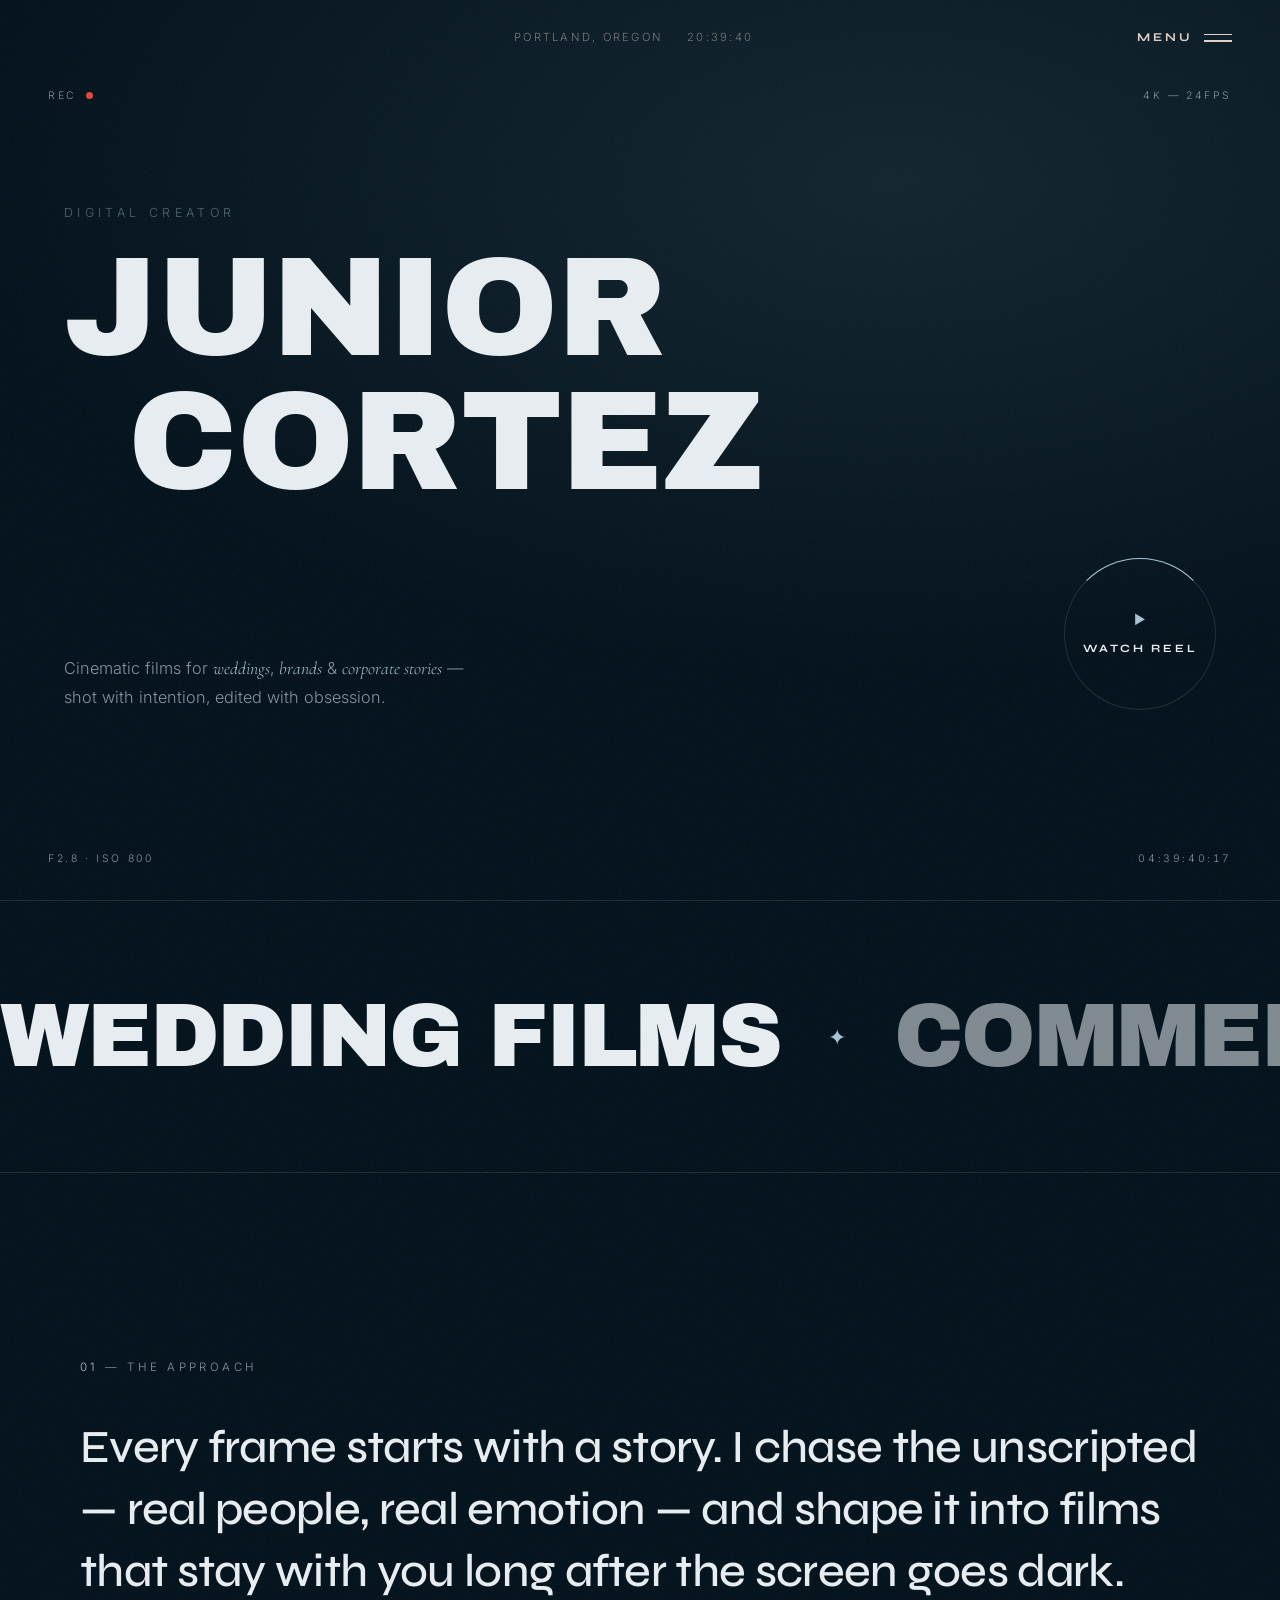
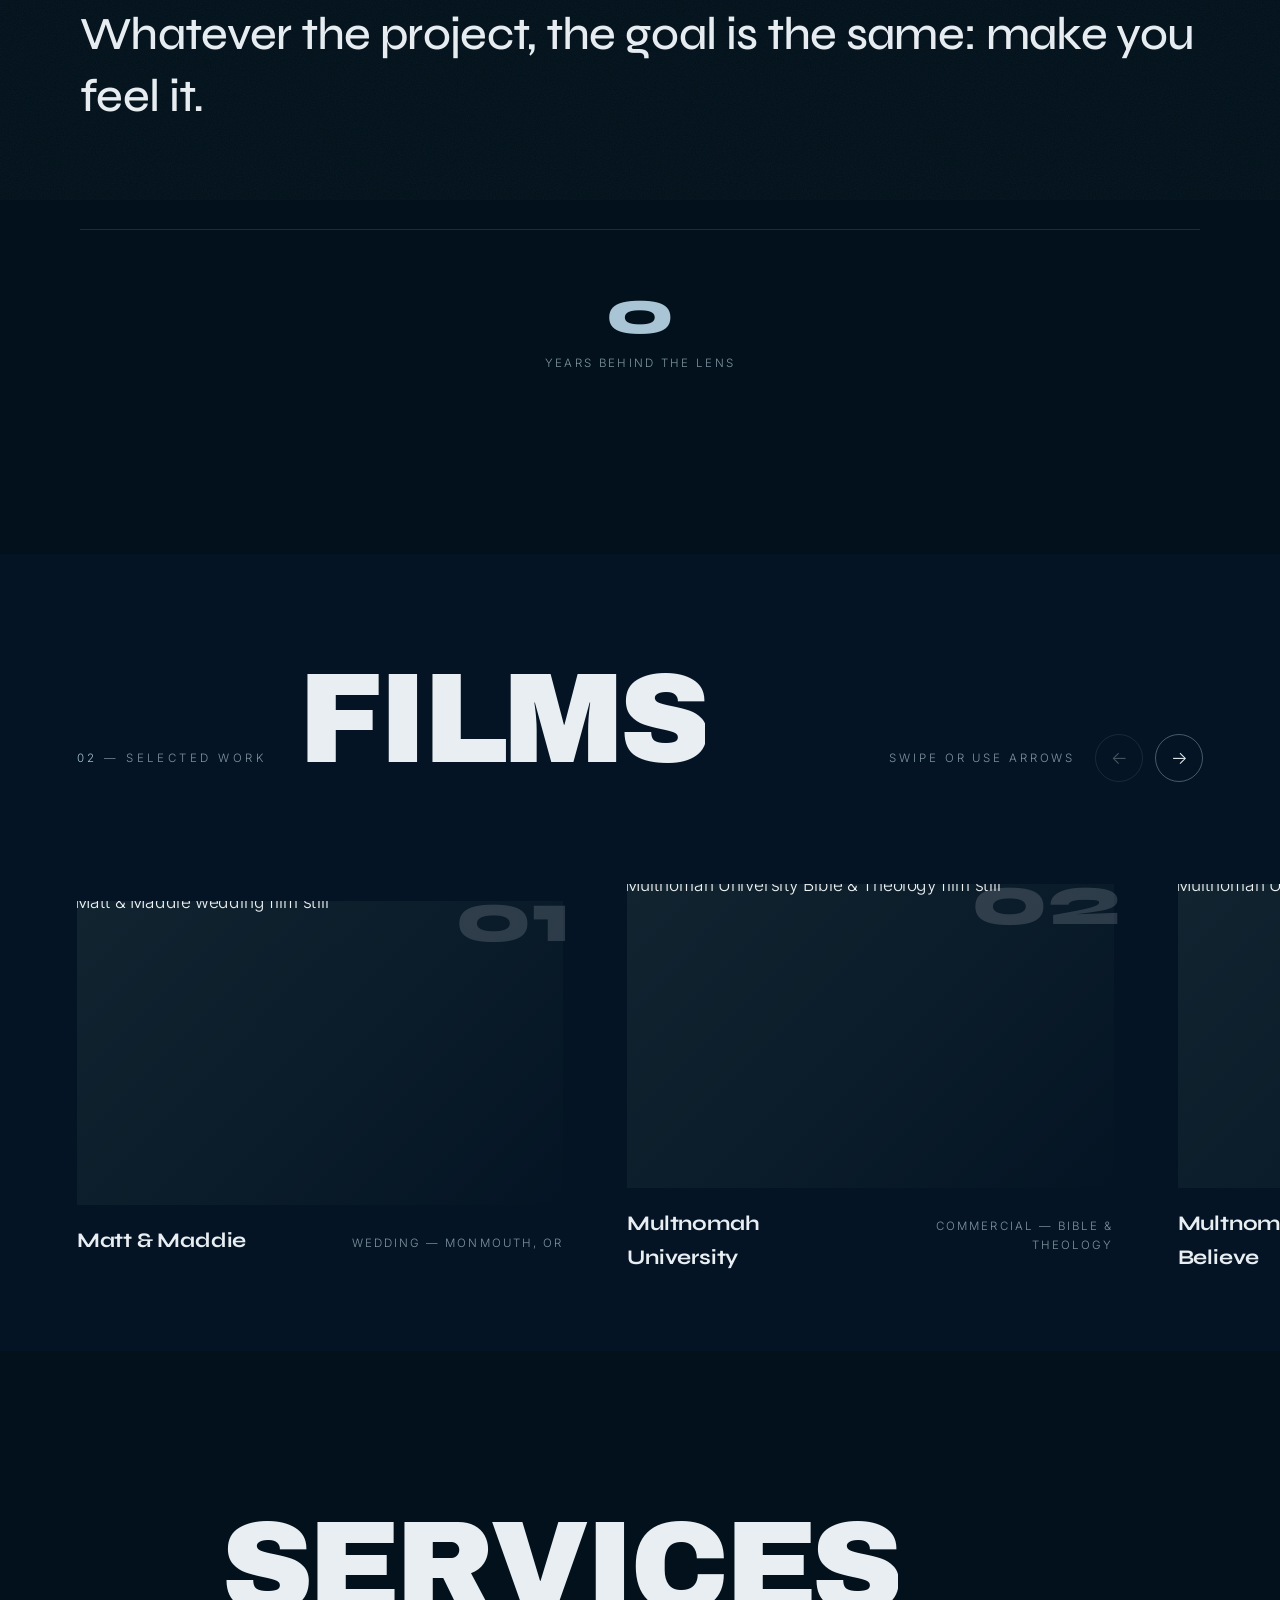
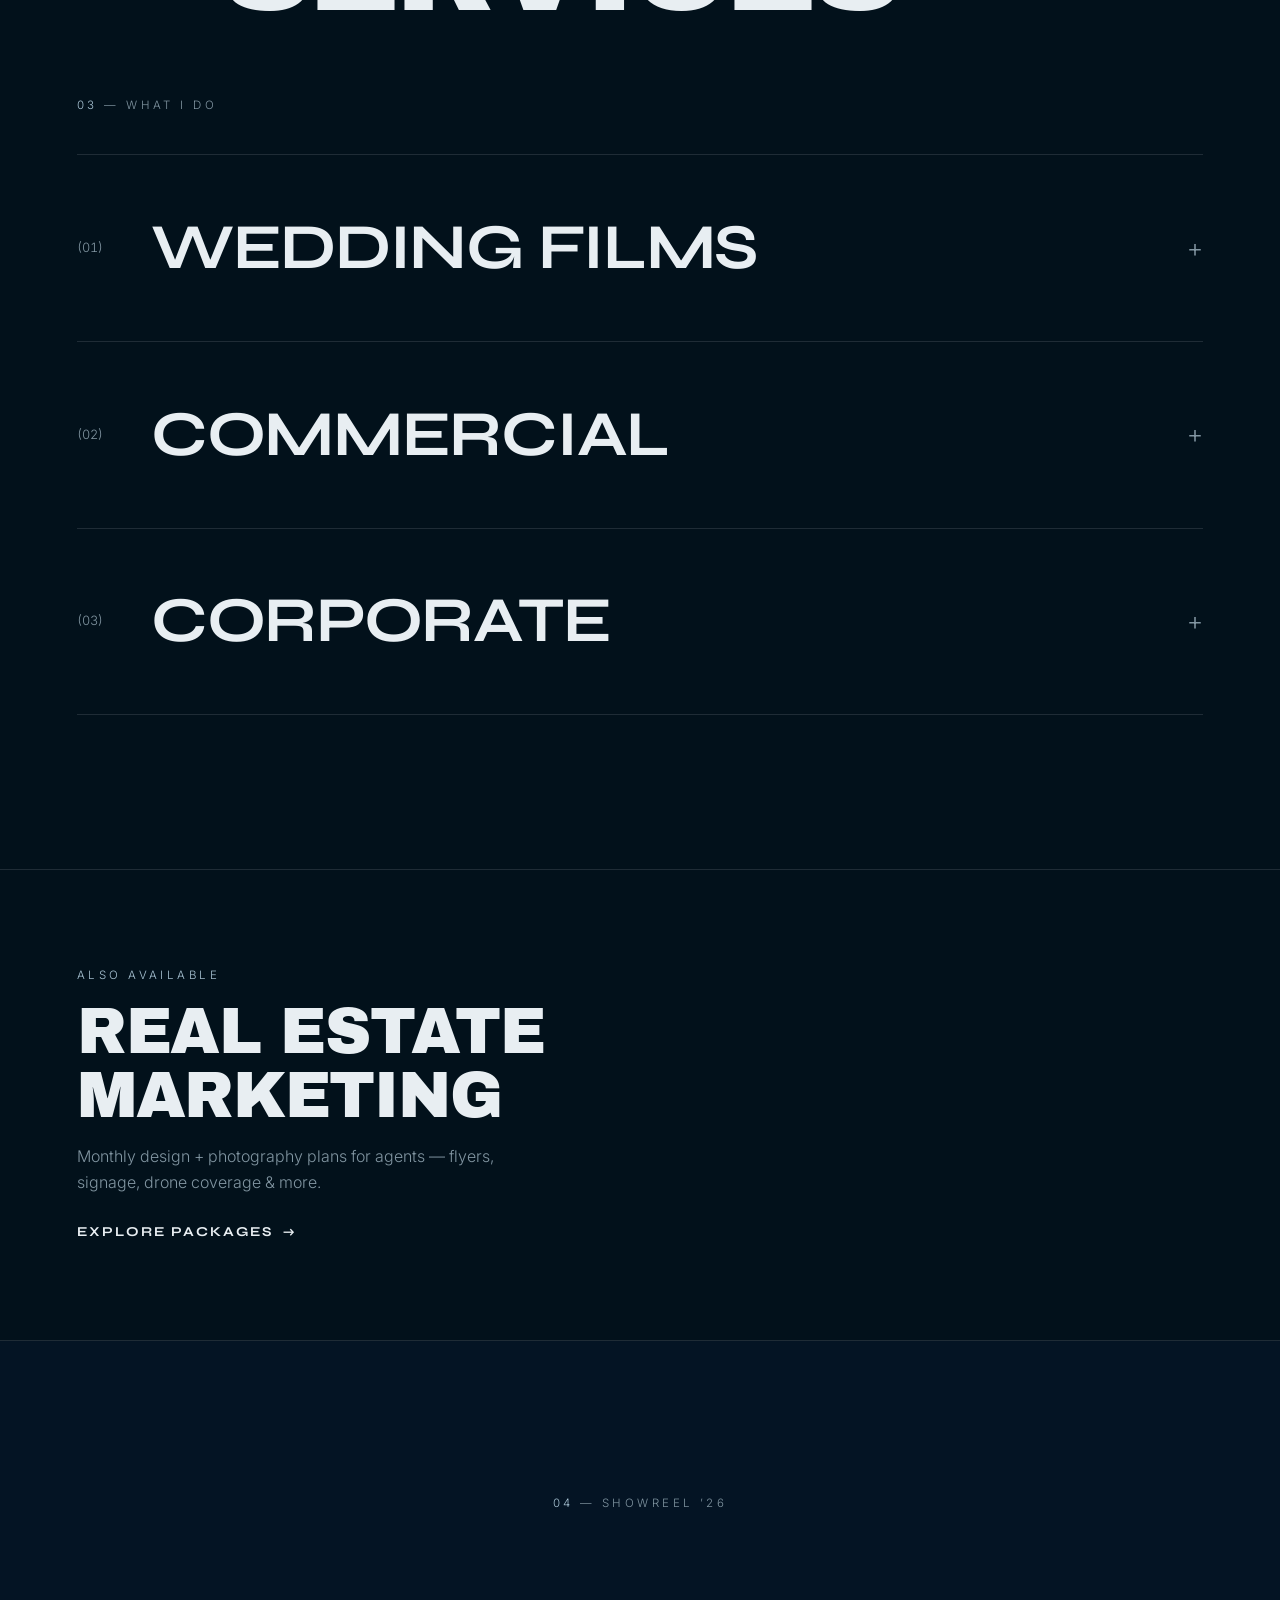
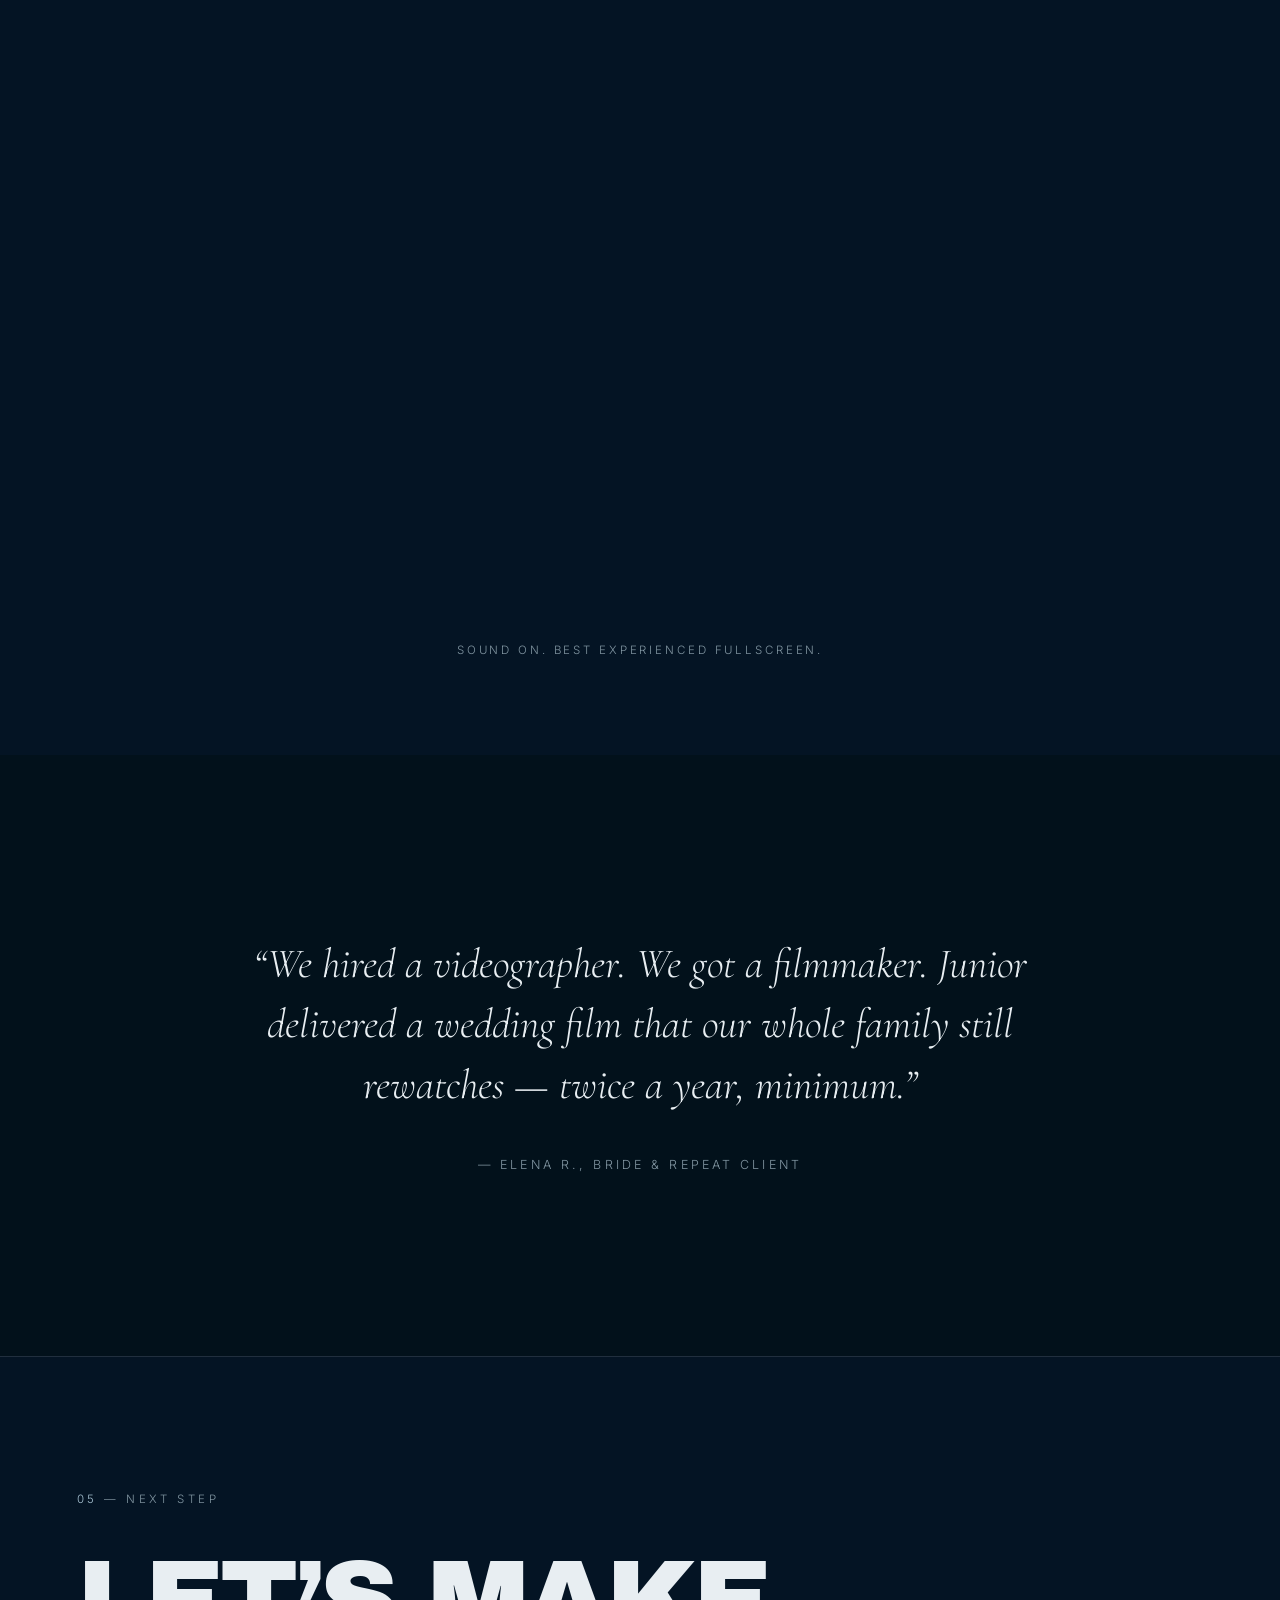
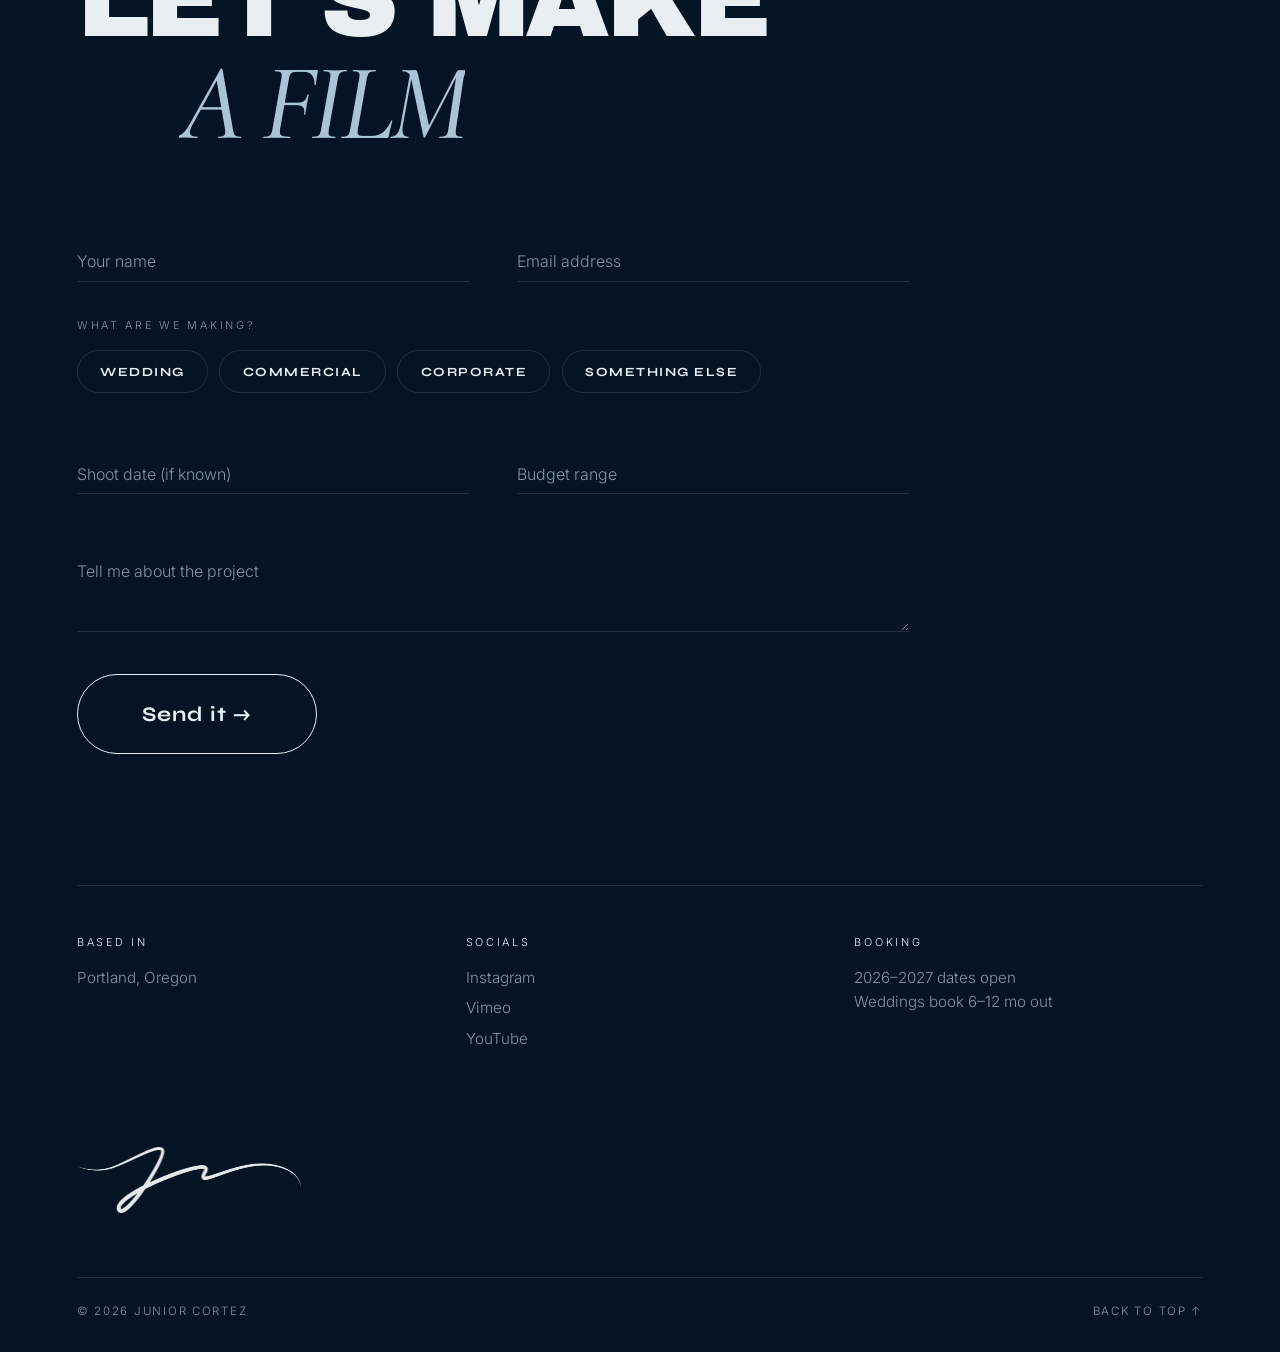
==== commit d6928640: "Use standard cursor and make Films a side-scrolling row Remove the custom cursor so the normal syste" ====
--- a/index.html
+++ b/index.html
@@ -28,14 +28,6 @@
     </div>
     <div class="preloader__curtain preloader__curtain--1"></div>
     <div class="preloader__curtain preloader__curtain--2"></div>
-  </div>
-
-  <!-- ============ CUSTOM CURSOR ============ -->
-  <div class="cursor" id="cursor">
-    <div class="cursor__dot"></div>
-    <div class="cursor__ring">
-      <span class="cursor__label"></span>
-    </div>
   </div>
 
   <!-- ============ GRAIN OVERLAY ============ -->
@@ -145,12 +137,16 @@
       </div>
     </section>
 
-    <!-- ============ SELECTED WORK (horizontal scroll) ============ -->
+    <!-- ============ SELECTED WORK (side-scrolling row) ============ -->
     <section class="work" id="work">
       <div class="work__header">
         <span class="section-label"><i>02</i> — Selected work</span>
         <h2 class="work__title" data-split-chars>FILMS</h2>
-        <span class="work__hint">( scroll )</span>
+        <div class="work__nav">
+          <span class="work__hint">Swipe or use arrows</span>
+          <button type="button" class="work__arrow" id="workPrev" aria-label="Previous films">&larr;</button>
+          <button type="button" class="work__arrow" id="workNext" aria-label="More films">&rarr;</button>
+        </div>
       </div>
       <div class="work__pin" id="workPin">
         <div class="work__track" id="workTrack">
--- a/css/style.css
+++ b/css/style.css
@@ -41,8 +41,6 @@
 button { background: none; border: none; color: inherit; font: inherit; cursor: pointer; }
 em { font-family: var(--font-serif); font-style: italic; font-size: 1.08em; color: var(--accent); }
 
-/* Hide native cursor when custom cursor is active */
-body.has-cursor, body.has-cursor a, body.has-cursor button { cursor: none; }
 
 /* ==========================================================================
    PRELOADER
@@ -95,63 +93,6 @@
   color: var(--ink-dim);
   opacity: 0;
 }
-
-/* ==========================================================================
-   CUSTOM CURSOR
-   ========================================================================== */
-
-.cursor {
-  position: fixed;
-  top: 0; left: 0;
-  z-index: 999;
-  pointer-events: none;
-  mix-blend-mode: normal;
-}
-.cursor__dot {
-  position: absolute;
-  width: 6px; height: 6px;
-  margin: -3px 0 0 -3px;
-  border-radius: 50%;
-  background: var(--accent);
-  transition: opacity 0.3s;
-}
-.cursor__ring {
-  position: absolute;
-  width: 44px; height: 44px;
-  margin: -22px 0 0 -22px;
-  border: 1px solid rgba(169, 196, 212, 0.5);
-  border-radius: 50%;
-  display: grid;
-  place-items: center;
-  transition: width 0.35s var(--ease-out), height 0.35s var(--ease-out),
-              margin 0.35s var(--ease-out), background-color 0.35s, border-color 0.35s;
-}
-.cursor__label {
-  font-family: var(--font-display);
-  font-size: 0.65rem;
-  font-weight: 700;
-  letter-spacing: 0.15em;
-  text-transform: uppercase;
-  color: var(--bg);
-  opacity: 0;
-  transition: opacity 0.25s;
-}
-
-.cursor.is-view .cursor__ring,
-.cursor.is-play .cursor__ring {
-  width: 90px; height: 90px;
-  margin: -45px 0 0 -45px;
-  background: var(--accent);
-  border-color: var(--accent);
-}
-.cursor.is-view .cursor__label,
-.cursor.is-play .cursor__label { opacity: 1; }
-.cursor.is-view .cursor__dot,
-.cursor.is-play .cursor__dot,
-.cursor.is-hidden .cursor__dot { opacity: 0; }
-.cursor.is-hidden .cursor__ring { width: 0; height: 0; margin: 0; opacity: 0; }
-
-@media (hover: none) { .cursor { display: none; } }
 
 /* ==========================================================================
    GRAIN
@@ -548,7 +489,7 @@
 }
 
 /* ==========================================================================
-   WORK — pinned horizontal scroll
+   WORK — side-scrolling row
    ========================================================================== */
 
 .work { background: var(--bg-soft); }
@@ -567,15 +508,45 @@
   line-height: 1;
   letter-spacing: -0.04em;
 }
+.work__nav {
+  display: flex;
+  align-items: center;
+  gap: 0.75rem;
+  margin-left: auto;
+}
 .work__hint {
   font-size: 0.72rem;
   letter-spacing: 0.25em;
   text-transform: uppercase;
   color: var(--ink-dim);
-  margin-left: auto;
-}
-
-.work__pin { overflow: hidden; }
+  margin-right: 0.5rem;
+}
+.work__arrow {
+  width: 3rem; height: 3rem;
+  border: 1px solid rgba(169, 196, 212, 0.4);
+  border-radius: 50%;
+  font-size: 1.1rem;
+  line-height: 1;
+  transition: background-color 0.3s, border-color 0.3s, color 0.3s, opacity 0.3s;
+}
+.work__arrow:hover:not(:disabled) { background: var(--accent); border-color: var(--accent); color: var(--bg); }
+.work__arrow:disabled { opacity: 0.3; cursor: default; }
+
+/* native side-scrolling row: swipe, trackpad, shift+wheel, drag or arrows */
+.work__pin {
+  overflow-x: auto;
+  overflow-y: hidden;
+  scroll-snap-type: x proximity;
+  scroll-padding-inline: clamp(1.5rem, 6vw, 6rem);
+  overscroll-behavior-x: contain;
+  scrollbar-width: thin;
+  scrollbar-color: rgba(169, 196, 212, 0.35) transparent;
+  cursor: grab;
+}
+.work__pin.is-dragging { cursor: grabbing; scroll-snap-type: none; }
+.work__pin.is-dragging .project { pointer-events: none; }
+.work__pin::-webkit-scrollbar { height: 6px; }
+.work__pin::-webkit-scrollbar-thumb { background: rgba(169, 196, 212, 0.35); border-radius: 3px; }
 .work__track {
   display: flex;
   align-items: center;
@@ -583,6 +554,8 @@
   padding: clamp(3rem, 6vw, 5rem) clamp(1.5rem, 6vw, 6rem);
   width: max-content;
 }
+.project { scroll-snap-align: start; cursor: pointer; }
+@media (max-width: 640px) { .work__hint { display: none; } }
 
 .project { flex-shrink: 0; width: clamp(20rem, 38vw, 34rem); }
 
